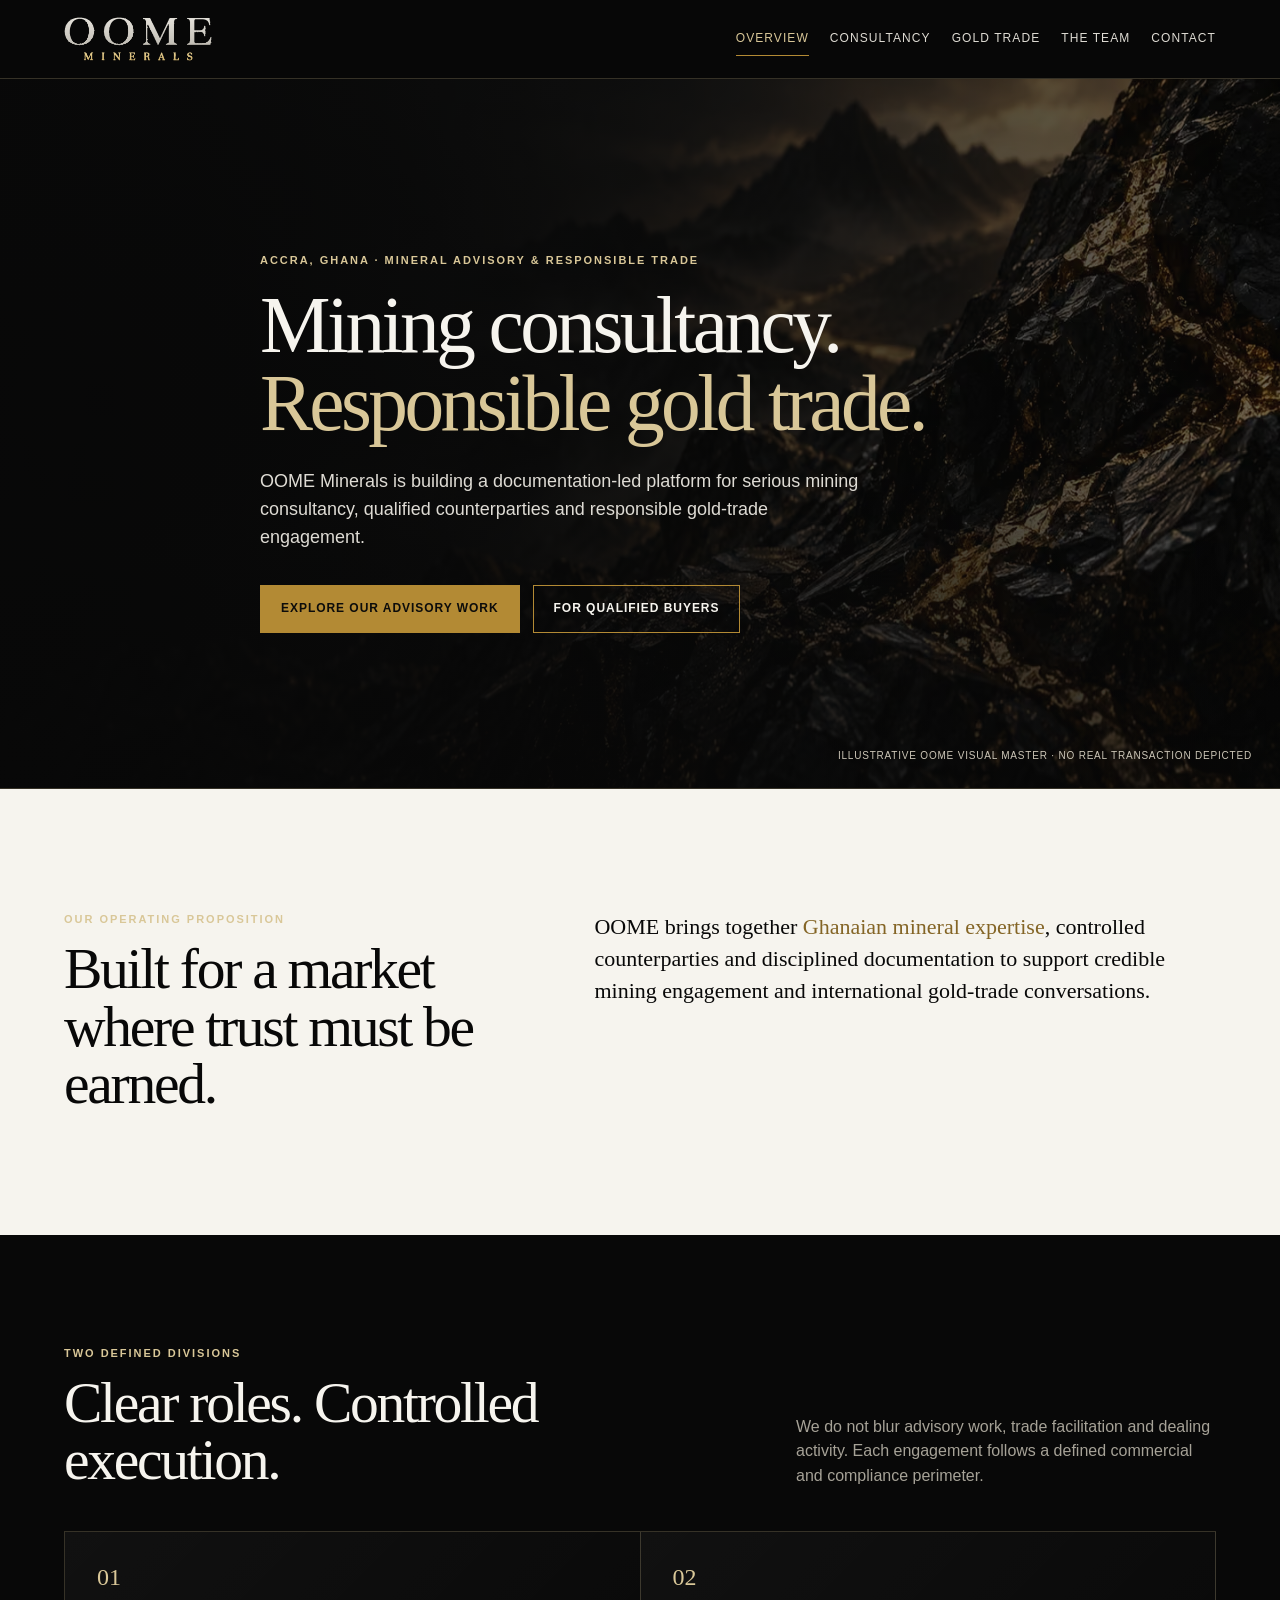
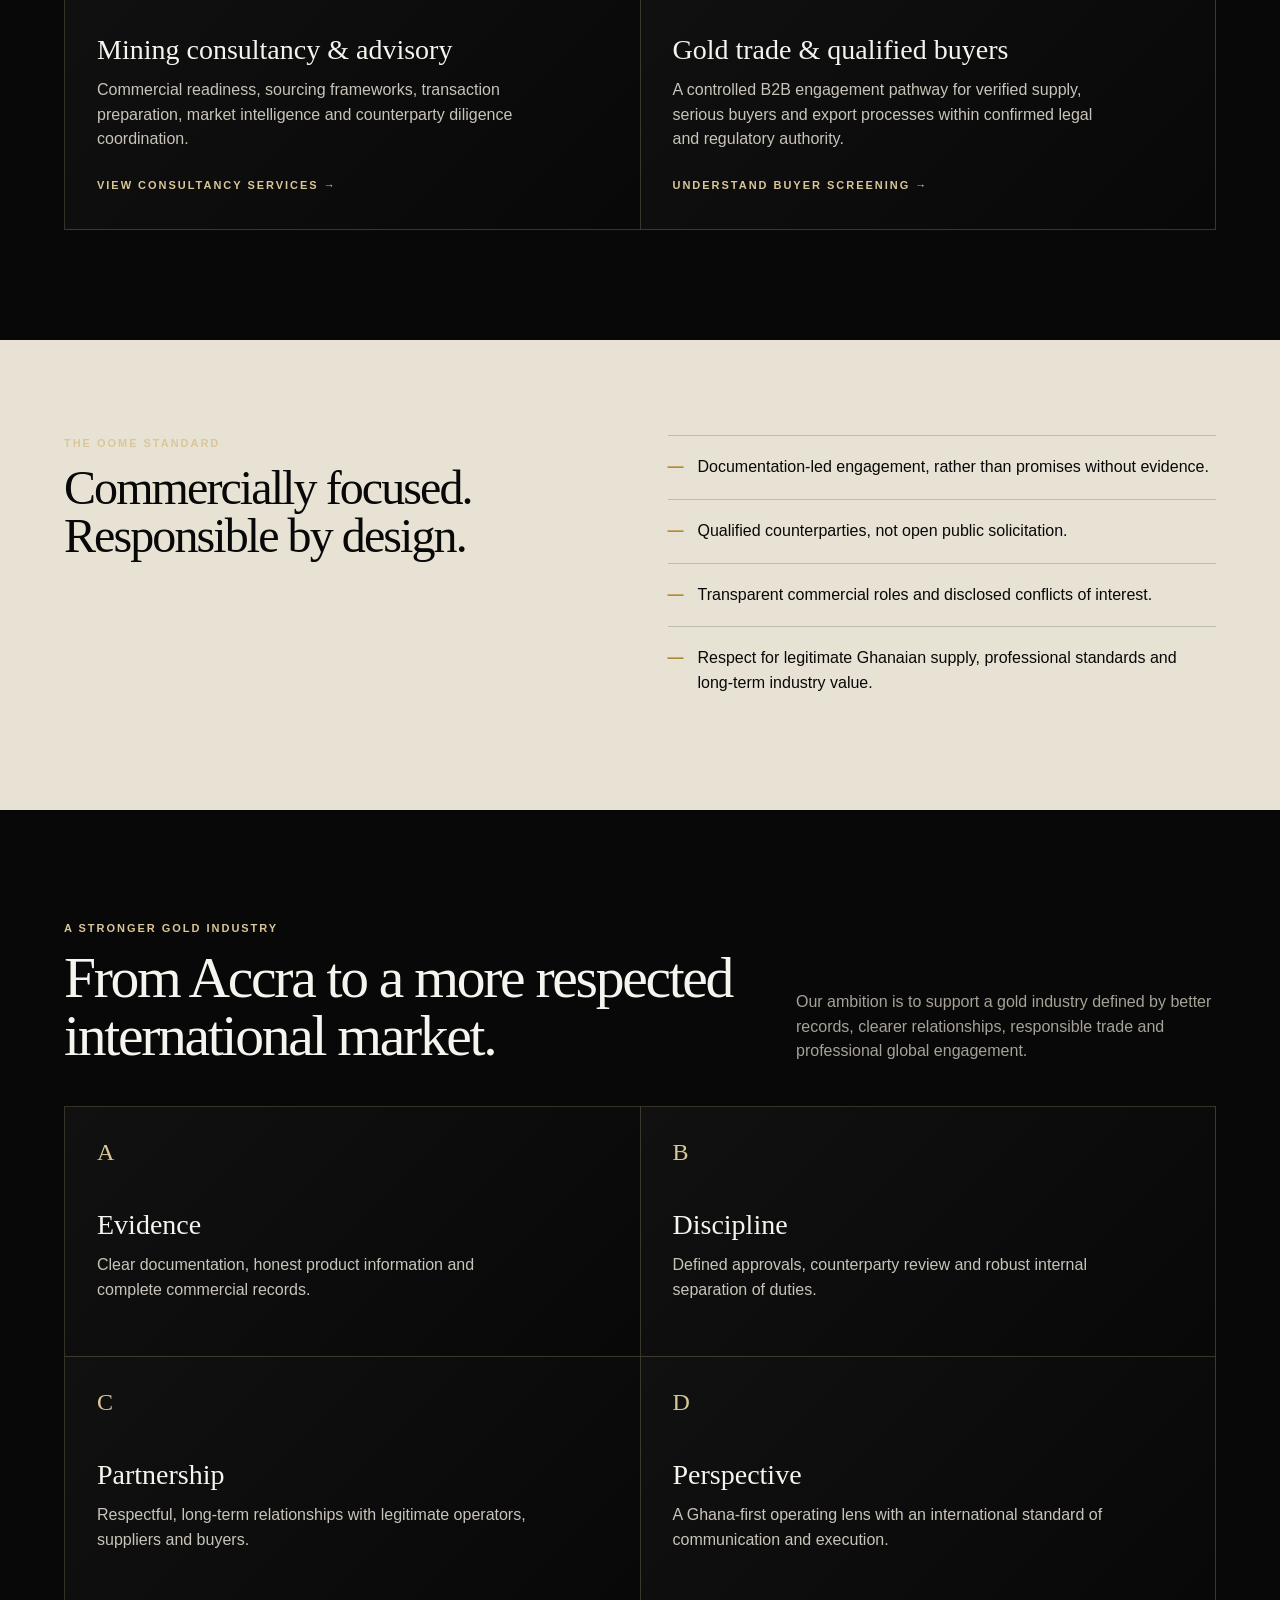
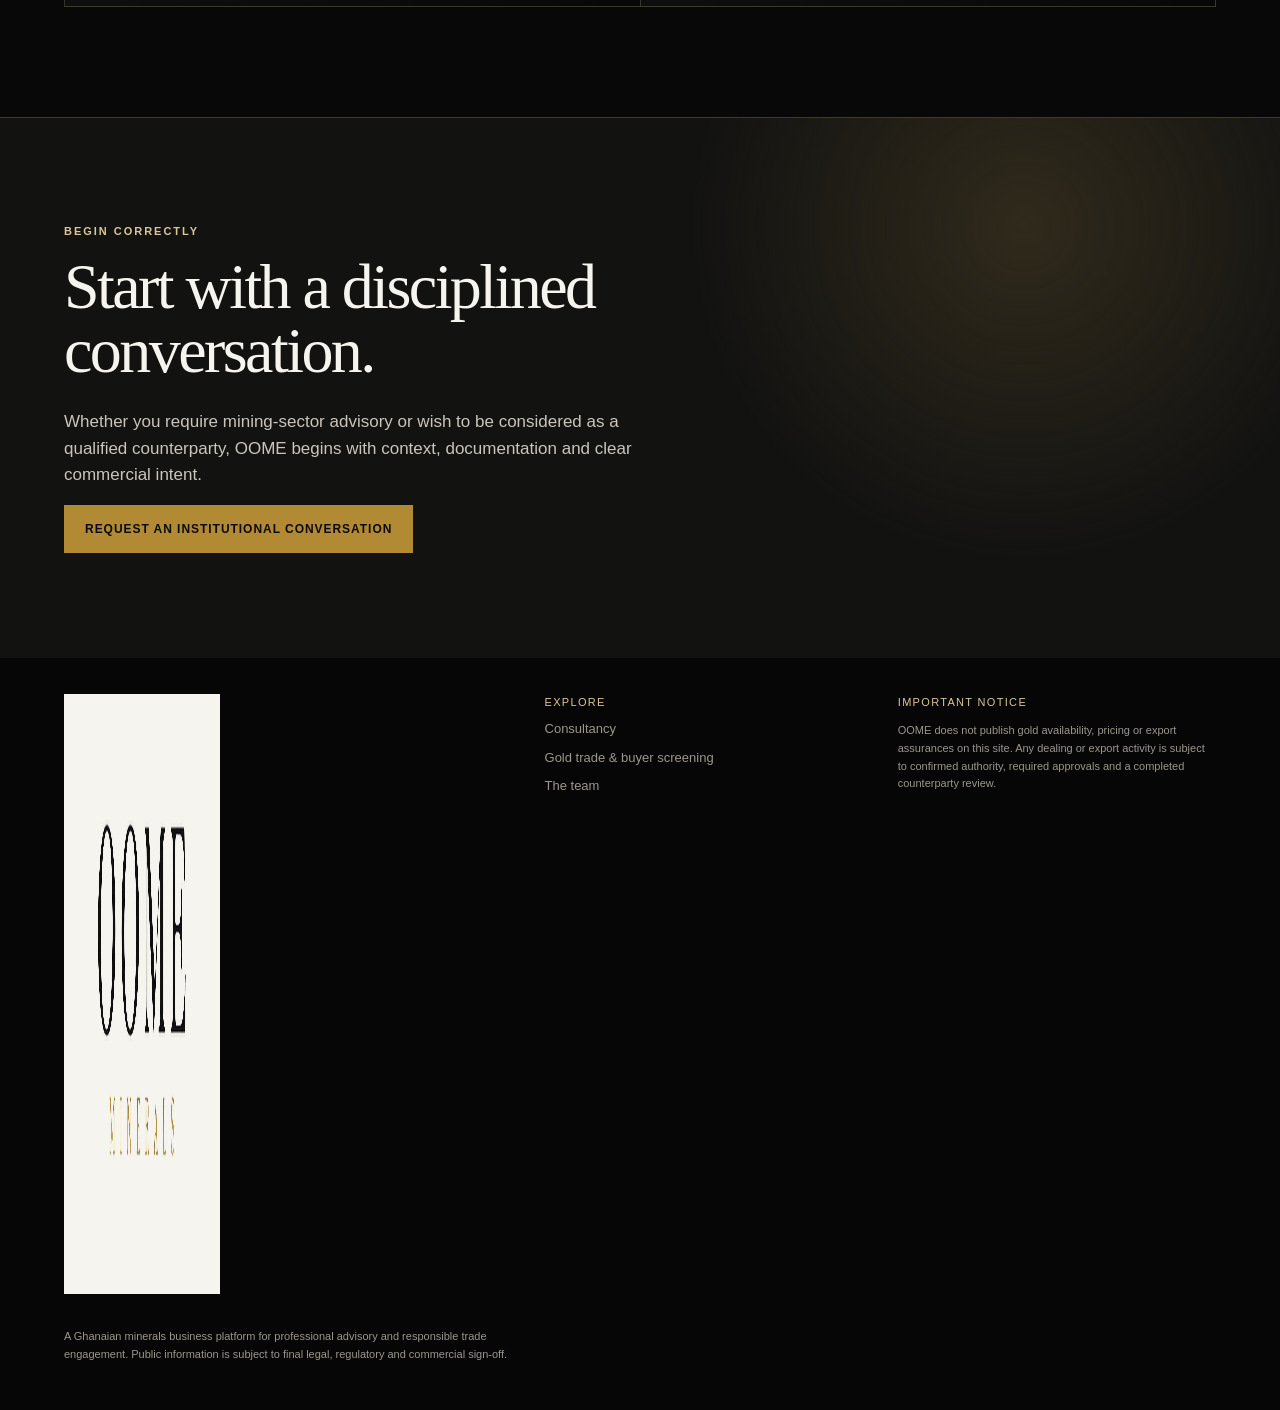
==== index.html @ 67392aad "feat: launch OOME Minerals brand site" ====
<!doctype html><html lang="en"><head><meta charset="utf-8"><meta name="viewport" content="width=device-width,initial-scale=1"><meta name="theme-color" content="#080808"><link rel="preload" as="image" href="assets/oome-hero-mineral.avif" type="image/avif" fetchpriority="high"><title>OOME Minerals | Mining Consultancy & Responsible Gold Trade | Accra, Ghana</title><link rel="stylesheet" href="style.css?v=20260919-secondary-heroes"><meta name="description" content="OOME Minerals is an Accra, Ghana-based mining consultancy and responsible gold-trade engagement platform for qualified counterparties."><meta name="robots" content="index,follow"><link rel="canonical" href="https://oome-minerals.vercel.app/"><meta property="og:type" content="website"><meta property="og:site_name" content="OOME Minerals"><meta property="og:title" content="OOME Minerals | Mining Consultancy & Responsible Gold Trade | Accra, Ghana"><meta property="og:description" content="OOME Minerals is an Accra, Ghana-based mining consultancy and responsible gold-trade engagement platform for qualified counterparties."><meta property="og:url" content="https://oome-minerals.vercel.app/"><meta property="og:image" content="https://oome-minerals.vercel.app/assets/oome-og-image.jpg"><meta property="og:image:width" content="1200"><meta property="og:image:height" content="630"><meta property="og:locale" content="en_GB"><meta name="twitter:card" content="summary_large_image"><meta name="twitter:title" content="OOME Minerals | Mining Consultancy & Responsible Gold Trade | Accra, Ghana"><meta name="twitter:description" content="OOME Minerals is an Accra, Ghana-based mining consultancy and responsible gold-trade engagement platform for qualified counterparties."><meta name="twitter:image" content="https://oome-minerals.vercel.app/assets/oome-og-image.jpg"><link rel="icon" type="image/png" href="assets/favicon-32.png?v=20260918-oomeicon"><link rel="apple-touch-icon" href="assets/apple-touch-icon.png"><link rel="manifest" href="site.webmanifest"><script type="application/ld+json">{"@context":"https://schema.org","@graph":[{"@type":"Organization","@id":"https://oome-minerals.vercel.app/#organization","name":"OOME Minerals","url":"https://oome-minerals.vercel.app/","logo":"https://oome-minerals.vercel.app/assets/oome-wordmark-landscape.png","description":"Accra, Ghana-based mining consultancy and responsible gold-trade engagement platform for qualified counterparties.","areaServed":{"@type":"Country","name":"Ghana"}},{"@type":"WebSite","@id":"https://oome-minerals.vercel.app/#website","url":"https://oome-minerals.vercel.app/","name":"OOME Minerals","publisher":{"@id":"https://oome-minerals.vercel.app/#organization"}}]}</script></head><body><header class="site-nav"><div class="nav-inner"><a class="brand" href="index.html" aria-label="OOME Minerals home"><img src="assets/oome-wordmark-header-clean.png" alt="OOME Minerals" width="1170" height="353"></a><button class="menu-button" aria-label="Open menu" aria-expanded="false">☰</button><nav class="nav-links"><a class="active" href="index.html">Overview</a><a href="consultancy.html">Consultancy</a><a href="gold-trade.html">Gold Trade</a><a href="team.html">The Team</a><a href="contact.html">Contact</a></nav></div></header><main><section class="hero"><video autoplay muted loop playsinline preload="none" width="1280" height="720" aria-hidden="true" poster="assets/oome-hero-mineral.avif"><source src="assets/oome-hero-visual.mp4" type="video/mp4"></video><div class="wrap hero-content"><div class="eyebrow">Accra, Ghana · Mineral advisory & responsible trade</div><h1>Mining consultancy.<br><em>Responsible gold trade.</em></h1><p class="lede">OOME Minerals is building a documentation-led platform for serious mining consultancy, qualified counterparties and responsible gold-trade engagement.</p><div class="actions"><a class="button primary" href="consultancy.html">Explore our advisory work</a><a class="button" href="gold-trade.html">For qualified buyers</a></div></div><div class="hero-note">Illustrative OOME visual master · no real transaction depicted</div></section><section class="statement"><div class="wrap statement-grid"><div><div class="eyebrow">Our operating proposition</div><h2>Built for a market where trust must be earned.</h2></div><p>OOME brings together <strong>Ghanaian mineral expertise</strong>, controlled counterparties and disciplined documentation to support credible mining engagement and international gold-trade conversations.</p></div></section><section class="capabilities"><div class="wrap"><div class="section-head"><div><div class="eyebrow">Two defined divisions</div><h2 class="section-title">Clear roles. Controlled execution.</h2></div><p>We do not blur advisory work, trade facilitation and dealing activity. Each engagement follows a defined commercial and compliance perimeter.</p></div><div class="cards"><article class="card"><div class="num">01</div><h3>Mining consultancy & advisory</h3><p>Commercial readiness, sourcing frameworks, transaction preparation, market intelligence and counterparty diligence coordination.</p><p style="margin-top:20px"><a class="eyebrow" href="consultancy.html">View consultancy services →</a></p></article><article class="card"><div class="num">02</div><h3>Gold trade & qualified buyers</h3><p>A controlled B2B engagement pathway for verified supply, serious buyers and export processes within confirmed legal and regulatory authority.</p><p style="margin-top:20px"><a class="eyebrow" href="gold-trade.html">Understand buyer screening →</a></p></article></div></div></section><section class="band"><div class="wrap band-grid"><div><div class="eyebrow">The OOME standard</div><h2>Commercially focused. Responsible by design.</h2></div><ul class="list"><li>Documentation-led engagement, rather than promises without evidence.</li><li>Qualified counterparties, not open public solicitation.</li><li>Transparent commercial roles and disclosed conflicts of interest.</li><li>Respect for legitimate Ghanaian supply, professional standards and long-term industry value.</li></ul></div></section><section class="principles"><div class="wrap"><div class="section-head"><div><div class="eyebrow">A stronger gold industry</div><h2 class="section-title">From Accra to a more respected international market.</h2></div><p>Our ambition is to support a gold industry defined by better records, clearer relationships, responsible trade and professional global engagement.</p></div><div class="cards"><article class="card"><div class="num">A</div><h3>Evidence</h3><p>Clear documentation, honest product information and complete commercial records.</p></article><article class="card"><div class="num">B</div><h3>Discipline</h3><p>Defined approvals, counterparty review and robust internal separation of duties.</p></article><article class="card"><div class="num">C</div><h3>Partnership</h3><p>Respectful, long-term relationships with legitimate operators, suppliers and buyers.</p></article><article class="card"><div class="num">D</div><h3>Perspective</h3><p>A Ghana-first operating lens with an international standard of communication and execution.</p></article></div></div></section><section class="cta"><div class="wrap"><div class="eyebrow">Begin correctly</div><h2>Start with a disciplined conversation.</h2><p>Whether you require mining-sector advisory or wish to be considered as a qualified counterparty, OOME begins with context, documentation and clear commercial intent.</p><div class="actions"><a class="button primary" href="contact.html">Request an institutional conversation</a></div></div></section></main><footer class="site-footer"><div class="wrap footer-grid"><div><img class="footer-logo" src="assets/oome-wordmark-landscape.png" alt="OOME Minerals" width="1800" height="600" loading="lazy" decoding="async"><p class="legal">A Ghanaian minerals business platform for professional advisory and responsible trade engagement. Public information is subject to final legal, regulatory and commercial sign-off.</p></div><div><div class="footer-title">Explore</div><a href="consultancy.html">Consultancy</a><a href="gold-trade.html">Gold trade & buyer screening</a><a href="team.html">The team</a></div><div><div class="footer-title">Important notice</div><p class="legal">OOME does not publish gold availability, pricing or export assurances on this site. Any dealing or export activity is subject to confirmed authority, required approvals and a completed counterparty review.</p></div></div></footer><script src="script.js?v=20260919-secondary-heroes"></script></body></html>
---- style.css ----
:root{--ink:#080808;--coal:#121211;--panel:#191917;--paper:#f6f4ee;--gold:#b38a34;--gold-light:#d9c798;--muted:#a6a297;--line:rgba(217,199,152,.22);--max:1200px}*{box-sizing:border-box}html{scroll-behavior:smooth}body{margin:0;background:var(--ink);color:var(--paper);font-family:Arial,Helvetica,sans-serif;line-height:1.55}a{color:inherit;text-decoration:none}.site-nav{position:sticky;top:0;z-index:20;background:rgba(8,8,8,.84);backdrop-filter:blur(16px);border-bottom:1px solid var(--line)}.nav-inner{height:78px;max-width:var(--max);margin:auto;padding:0 24px;display:flex;justify-content:space-between;align-items:center;gap:24px}.brand{display:flex;align-items:center;min-width:150px}.brand img{width:148px;height:auto}.nav-links{display:flex;align-items:center;gap:21px;color:#dedbd3;font-size:12px;letter-spacing:.09em;text-transform:uppercase}.nav-links a{padding:7px 0;border-bottom:1px solid transparent}.nav-links a:hover,.nav-links a.active{color:var(--gold-light);border-color:var(--gold)}.menu-button{display:none;background:none;border:0;color:var(--paper);font-size:23px}.wrap{max-width:var(--max);margin:auto;padding:0 24px}.eyebrow{color:var(--gold-light);font-size:11px;letter-spacing:.18em;text-transform:uppercase;font-weight:bold}.hero{min-height:710px;position:relative;display:flex;align-items:end;overflow:hidden;border-bottom:1px solid var(--line)}.hero video{position:absolute;inset:0;width:100%;height:100%;object-fit:cover;opacity:.64}.hero:after{content:"";position:absolute;inset:0;background:linear-gradient(90deg,rgba(8,8,8,.94) 0%,rgba(8,8,8,.70) 43%,rgba(8,8,8,.16) 100%),linear-gradient(0deg,rgba(8,8,8,.85),transparent 55%)}.hero-content{position:relative;z-index:1;width:min(760px,100%);padding:110px 0 92px}.hero h1,.page-hero h1{font-family:Georgia,'Times New Roman',serif;font-size:clamp(46px,6.2vw,88px);font-weight:400;line-height:.98;letter-spacing:-.045em;margin:18px 0 25px}.hero h1 em{font-style:normal;color:var(--gold-light)}.lede{max-width:610px;font-size:18px;color:#dedbd4;margin:0 0 33px}.actions{display:flex;gap:13px;flex-wrap:wrap}.button{display:inline-flex;align-items:center;justify-content:center;min-height:48px;padding:0 20px;border:1px solid var(--gold);font-size:12px;font-weight:bold;letter-spacing:.08em;text-transform:uppercase;transition:.2s}.button.primary{background:var(--gold);color:#0c0c0b}.button:hover{transform:translateY(-2px);background:var(--gold-light);color:#111}.hero-note{position:absolute;z-index:2;right:28px;bottom:25px;color:#ccc6b7;font-size:10px;letter-spacing:.08em;text-transform:uppercase}.statement{padding:122px 0;background:var(--paper);color:var(--ink)}.statement-grid{display:grid;grid-template-columns:1fr 1.35fr;gap:70px}.statement h2,.section-title{font:400 clamp(36px,4.5vw,58px)/1 Georgia,serif;letter-spacing:-.04em;margin:12px 0 0}.statement p{font:400 22px/1.45 Georgia,serif;margin:0}.statement p strong{color:#846526;font-weight:400}.capabilities,.principles{padding:110px 0}.section-head{display:flex;justify-content:space-between;gap:40px;align-items:end;margin-bottom:42px}.section-head p{color:var(--muted);max-width:420px;margin:0}.cards{display:grid;grid-template-columns:repeat(2,1fr);border-top:1px solid var(--line);border-left:1px solid var(--line)}.card{min-height:250px;padding:32px;border-right:1px solid var(--line);border-bottom:1px solid var(--line);background:linear-gradient(135deg,rgba(255,255,255,.035),transparent)}.card .num{color:var(--gold-light);font:24px Georgia,serif}.card h3{font:400 28px/1.1 Georgia,serif;margin:44px 0 12px}.card p{color:#c8c4ba;margin:0;max-width:430px}.band{background:#e8e2d5;color:var(--ink);padding:95px 0}.band-grid{display:grid;grid-template-columns:1fr 1fr;gap:55px}.band h2{font:400 48px/1 Georgia,serif;letter-spacing:-.04em;margin:12px 0}.list{list-style:none;padding:0;margin:0}.list li{border-top:1px solid rgba(20,19,17,.18);padding:19px 0 19px 30px;position:relative}.list li:before{content:'—';position:absolute;left:0;color:var(--gold);font-weight:bold}.cta{padding:105px 0;border-top:1px solid var(--line);background:radial-gradient(circle at 80% 20%,#302a1b 0,transparent 30%),var(--coal)}.cta h2{font:400 clamp(42px,5vw,68px)/1 Georgia,serif;letter-spacing:-.04em;max-width:800px;margin:15px 0 26px}.cta p{color:#c9c5bc;max-width:600px;font-size:17px}.site-footer{padding:36px 0;background:#060606;color:#9b978c}.footer-grid{display:grid;grid-template-columns:1.4fr 1fr 1fr;gap:35px}.footer-logo{width:156px;background:var(--paper);padding:8px 10px;margin-bottom:15px}.footer-title{color:var(--gold-light);font-size:11px;letter-spacing:.12em;text-transform:uppercase}.footer-grid a{display:block;margin:8px 0;font-size:13px}.legal{font-size:11px;line-height:1.6;max-width:460px}.page-hero{padding:110px 0 80px;background:linear-gradient(125deg,#17140f,#080808 64%);border-bottom:1px solid var(--line)}.page-hero.has-video{position:relative;isolation:isolate;overflow:hidden;background:#0b0b0a}.page-hero.has-video video{position:absolute;inset:0;z-index:-2;width:100%;height:100%;object-fit:cover;opacity:.55}.page-hero.has-video:before{content:"";position:absolute;inset:0;z-index:-1;background:linear-gradient(90deg,rgba(8,8,8,.93) 0%,rgba(8,8,8,.72) 45%,rgba(8,8,8,.20) 100%),linear-gradient(0deg,rgba(8,8,8,.56),transparent 58%)}.page-hero p{font:20px/1.5 Georgia,serif;color:#d2cec4;max-width:680px}.content{padding:95px 0;background:var(--paper);color:var(--ink)}.content.dark{background:var(--coal);color:var(--paper)}.columns{display:grid;grid-template-columns:1fr 1fr;gap:56px}.columns h2{font:400 39px/1.1 Georgia,serif;letter-spacing:-.035em;margin:8px 0 21px}.columns p{color:#57534b}.dark .columns p{color:#c7c3b9}.process{counter-reset:steps}.process-item{position:relative;padding:18px 0 24px 72px;border-top:1px solid rgba(20,20,20,.16);counter-increment:steps}.dark .process-item{border-color:var(--line)}.process-item:before{content:'0' counter(steps);position:absolute;left:0;top:14px;color:var(--gold);font:27px Georgia,serif}.process-item h3{font:400 24px Georgia,serif;margin:0 0 6px}.process-item p{margin:0}.notice{border-left:3px solid var(--gold);padding:18px 21px;background:rgba(179,138,52,.1);font-size:14px}.role{padding:26px 0;border-top:1px solid rgba(20,20,20,.16)}.role h3{font:400 27px Georgia,serif;margin:0 0 4px}.role p{margin:0}.form{display:grid;grid-template-columns:1fr 1fr;gap:17px}.field{display:flex;flex-direction:column;gap:7px}.field.full{grid-column:1/-1}.field label{font-size:11px;letter-spacing:.1em;text-transform:uppercase;color:#605b52}.field input,.field select,.field textarea{border:1px solid #cfc8ba;background:#fff;padding:13px;font:15px Arial;color:#201f1c;border-radius:0}.field textarea{min-height:150px}.form-status{display:none;padding:15px;background:#e9e2d3;border-left:3px solid var(--gold);font-size:14px}.form-status.show{display:block}@media (max-width:900px) and (min-width:761px){.columns{grid-template-columns:1fr;gap:38px}.form{max-width:650px}.columns>*{min-width:0}}@media(max-width:760px){.nav-inner{height:67px}.menu-button{display:block}.nav-links{display:none;position:absolute;top:67px;left:0;right:0;padding:16px 24px 24px;background:#0a0a0a;border-bottom:1px solid var(--line);flex-direction:column;align-items:flex-start}.nav-links.open{display:flex}.hero{min-height:670px}.hero-content{padding:100px 0 62px}.hero h1,.page-hero h1{font-size:50px}.hero-note{right:18px;bottom:15px;font-size:8px}.statement,.capabilities,.principles,.content{padding:72px 0}.statement-grid,.band-grid,.columns,.footer-grid{grid-template-columns:1fr;gap:30px}.statement p{font-size:20px}.section-head{display:block}.section-head p{margin-top:16px}.cards{grid-template-columns:1fr}.card{min-height:210px}.page-hero{padding:76px 0 57px}.page-hero p{font-size:18px}.form{grid-template-columns:1fr}.field.full{grid-column:auto}.footer-grid{gap:22px}.brand img{width:135px}.lede{font-size:16px}.cta h2{font-size:45px}}@media(prefers-reduced-motion:reduce){*{scroll-behavior:auto!important;transition:none!important}.hero video,.page-hero.has-video video{display:none}.hero{background:url('assets/oome-hero-mineral.avif') center/cover}.page-hero.hero-consultancy{background:linear-gradient(90deg,rgba(8,8,8,.93),rgba(8,8,8,.30)),image-set(url('assets/oome-hero-consultancy.avif') type('image/avif'),url('assets/oome-hero-consultancy.webp') type('image/webp')) center/cover}.page-hero.hero-gold-trade{background:linear-gradient(90deg,rgba(8,8,8,.93),rgba(8,8,8,.30)),image-set(url('assets/oome-hero-gold-trade.avif') type('image/avif'),url('assets/oome-hero-gold-trade.webp') type('image/webp')) center/cover}.page-hero.hero-team{background:linear-gradient(90deg,rgba(8,8,8,.93),rgba(8,8,8,.30)),image-set(url('assets/oome-hero-team.avif') type('image/avif'),url('assets/oome-hero-team.webp') type('image/webp')) center/cover}.page-hero.hero-contact{background:linear-gradient(90deg,rgba(8,8,8,.93),rgba(8,8,8,.30)),image-set(url('assets/oome-hero-contact.avif') type('image/avif'),url('assets/oome-hero-contact.webp') type('image/webp')) center/cover}}

/* One-time entrance — deliberately brief and decorative. */
body.intro-active{overflow:hidden}.oome-intro{position:fixed;inset:0;z-index:100;display:grid;place-items:center;overflow:hidden;background:#070707;color:var(--paper);isolation:isolate}.oome-intro:before{content:"";position:absolute;inset:-30%;z-index:-2;background:radial-gradient(circle at 50% 50%,rgba(179,138,52,.22),transparent 17%),radial-gradient(circle at 62% 43%,rgba(217,199,152,.10),transparent 7%);animation:oome-intro-bloom 1.9s cubic-bezier(.2,.7,.2,1) both}.oome-intro:after{content:"";position:absolute;inset:0;z-index:-1;opacity:.45;background:linear-gradient(115deg,transparent 44%,rgba(217,199,152,.16) 50%,transparent 56%);transform:translateX(-120%);animation:oome-intro-flash 1.3s cubic-bezier(.16,.78,.25,1) .18s both}.oome-intro__halo{position:absolute;width:min(76vw,900px);aspect-ratio:1;border:1px solid rgba(217,199,152,.22);border-radius:50%;box-shadow:0 0 0 24px rgba(217,199,152,.025),0 0 100px rgba(179,138,52,.1);transform:scale(.78);opacity:0;animation:oome-intro-orbit 1.1s cubic-bezier(.2,.8,.2,1) .12s forwards}.oome-intro__brand{position:relative;width:min(77vw,500px);text-align:center;opacity:0;transform:translateY(14px);animation:oome-intro-brand .75s cubic-bezier(.16,.8,.24,1) .33s forwards}.oome-intro__brand img{width:100%;height:auto;filter:drop-shadow(0 10px 24px rgba(0,0,0,.35))}.oome-intro__brand span{display:block;width:0;height:1px;margin:18px auto 14px;background:var(--gold-light);animation:oome-intro-rule .62s ease .72s forwards}.oome-intro__brand p{margin:0;color:rgba(246,244,238,.75);font-size:10px;font-weight:700;letter-spacing:.18em;text-transform:uppercase;opacity:0;animation:oome-fade .5s ease .98s forwards}.oome-intro.is-exiting{animation:oome-intro-out .68s cubic-bezier(.55,0,1,.45) forwards;pointer-events:none}@keyframes oome-intro-bloom{0%{transform:scale(.7);opacity:0}100%{transform:scale(1);opacity:1}}@keyframes oome-intro-flash{0%{transform:translateX(-120%)}100%{transform:translateX(120%)}}@keyframes oome-intro-orbit{to{transform:scale(1);opacity:1}}@keyframes oome-intro-brand{to{opacity:1;transform:translateY(0)}}@keyframes oome-intro-rule{to{width:74%}}@keyframes oome-intro-out{to{opacity:0;visibility:hidden}}@media(max-width:760px){.oome-intro__brand{width:min(82vw,400px)}.oome-intro__brand p{font-size:8px;letter-spacing:.14em}}@media(prefers-reduced-motion:reduce){.oome-intro{display:none!important}}

/* Motion system — quiet, editorial and fully optional. */
.hero video{animation:oome-drift 18s ease-in-out infinite alternate;transform-origin:center center}.hero:after{background-size:125% 125%;animation:oome-light-shift 16s ease-in-out infinite alternate}.hero-content>*{animation:oome-rise .9s cubic-bezier(.2,.7,.2,1) both}.hero-content .eyebrow{animation-delay:.06s}.hero-content h1{animation-delay:.16s}.hero-content .lede{animation-delay:.28s}.hero-content .actions{animation-delay:.4s}.hero-note{animation:oome-fade 1.2s ease .65s both}.button{position:relative;overflow:hidden}.button:before{content:'';position:absolute;inset:0;background:linear-gradient(110deg,transparent 22%,rgba(255,255,255,.34) 46%,transparent 68%);transform:translateX(-130%);transition:transform .7s ease}.button:hover:before{transform:translateX(130%)}.button:hover{box-shadow:0 12px 30px rgba(179,138,52,.16)}.card{transition:transform .45s cubic-bezier(.2,.7,.2,1),background .45s ease,border-color .45s ease,box-shadow .45s ease}.card:hover{transform:translateY(-8px);background:linear-gradient(135deg,rgba(179,138,52,.13),rgba(255,255,255,.035) 55%,transparent);border-color:rgba(217,199,152,.5);box-shadow:0 22px 45px rgba(0,0,0,.24)}.card .num{transition:transform .4s ease,color .4s ease}.card:hover .num{transform:translateX(7px);color:#f0d998}.js .reveal{opacity:0;transform:translateY(28px);transition:opacity .8s ease,transform .8s cubic-bezier(.2,.7,.2,1)}.js .reveal.is-visible{opacity:1;transform:none}.js .reveal .card{transition-delay:var(--card-delay,0ms)}@keyframes oome-drift{from{transform:scale(1.02) translate3d(-.6%,0,0)}to{transform:scale(1.06) translate3d(.6%,-.4%,0)}}@keyframes oome-light-shift{from{background-position:0% 50%}to{background-position:100% 50%}}@keyframes oome-rise{from{opacity:0;transform:translateY(22px)}to{opacity:1;transform:none}}@keyframes oome-fade{from{opacity:0}to{opacity:1}}@media(max-width:760px){.card:hover{transform:none;box-shadow:none}.hero video{animation-duration:22s}.js .reveal{transform:translateY(18px)}}@media(prefers-reduced-motion:reduce){.hero:after,.hero-content>*,.hero-note{animation:none!important}.button:before{display:none}.js .reveal{opacity:1;transform:none;transition:none}.card{transition:none}.card:hover{transform:none;box-shadow:none}}
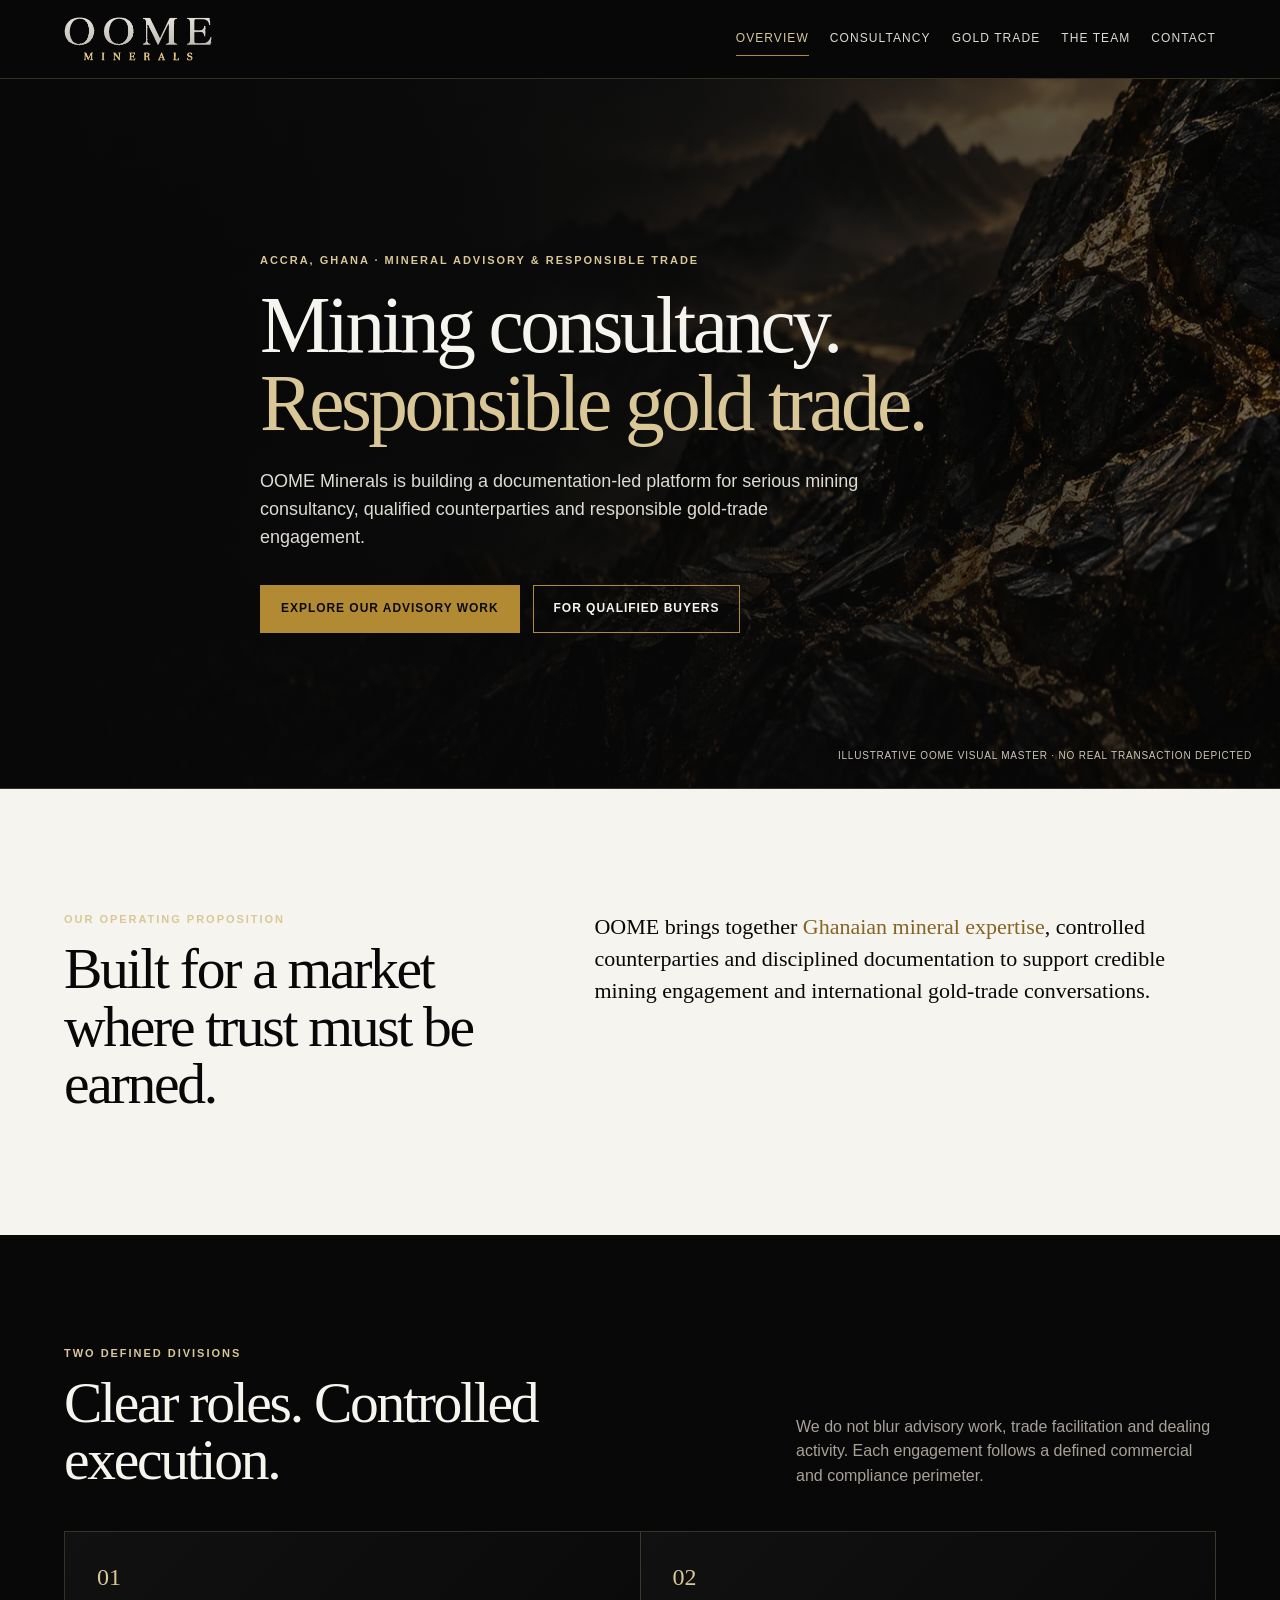
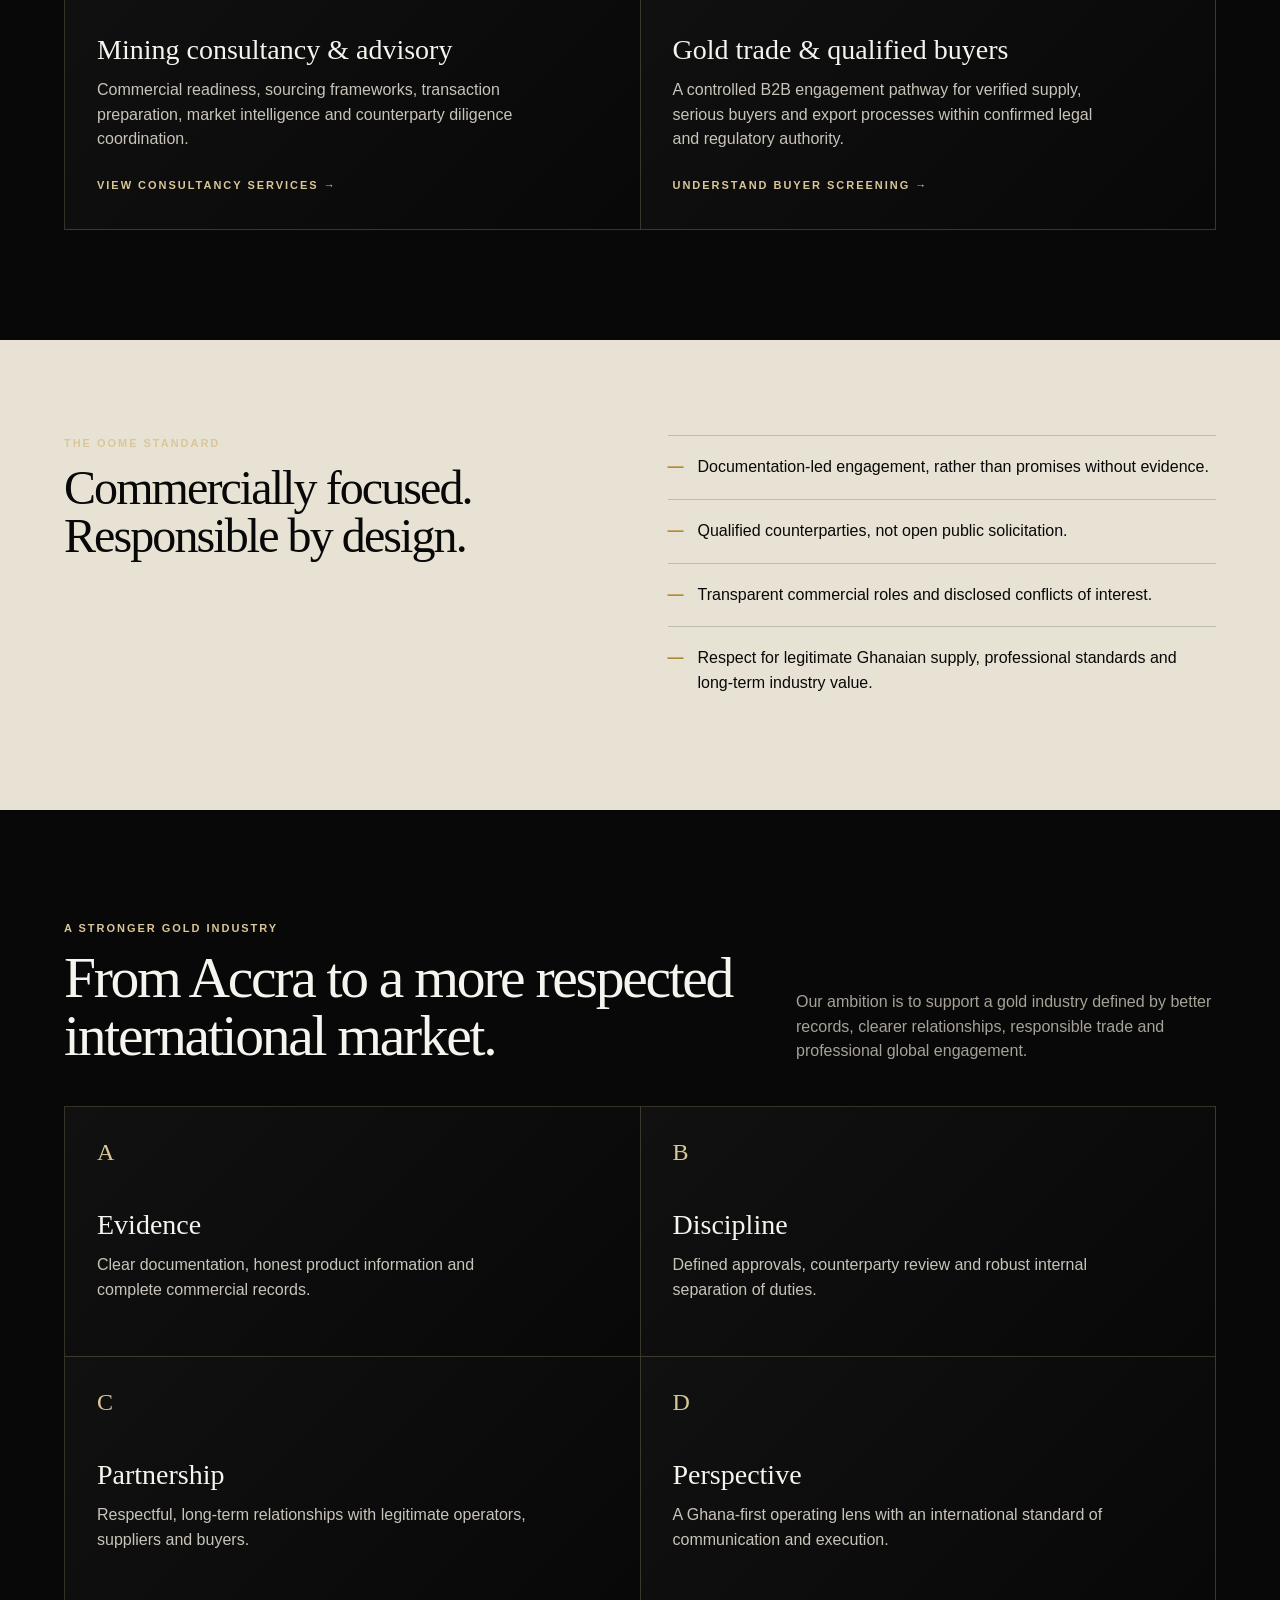
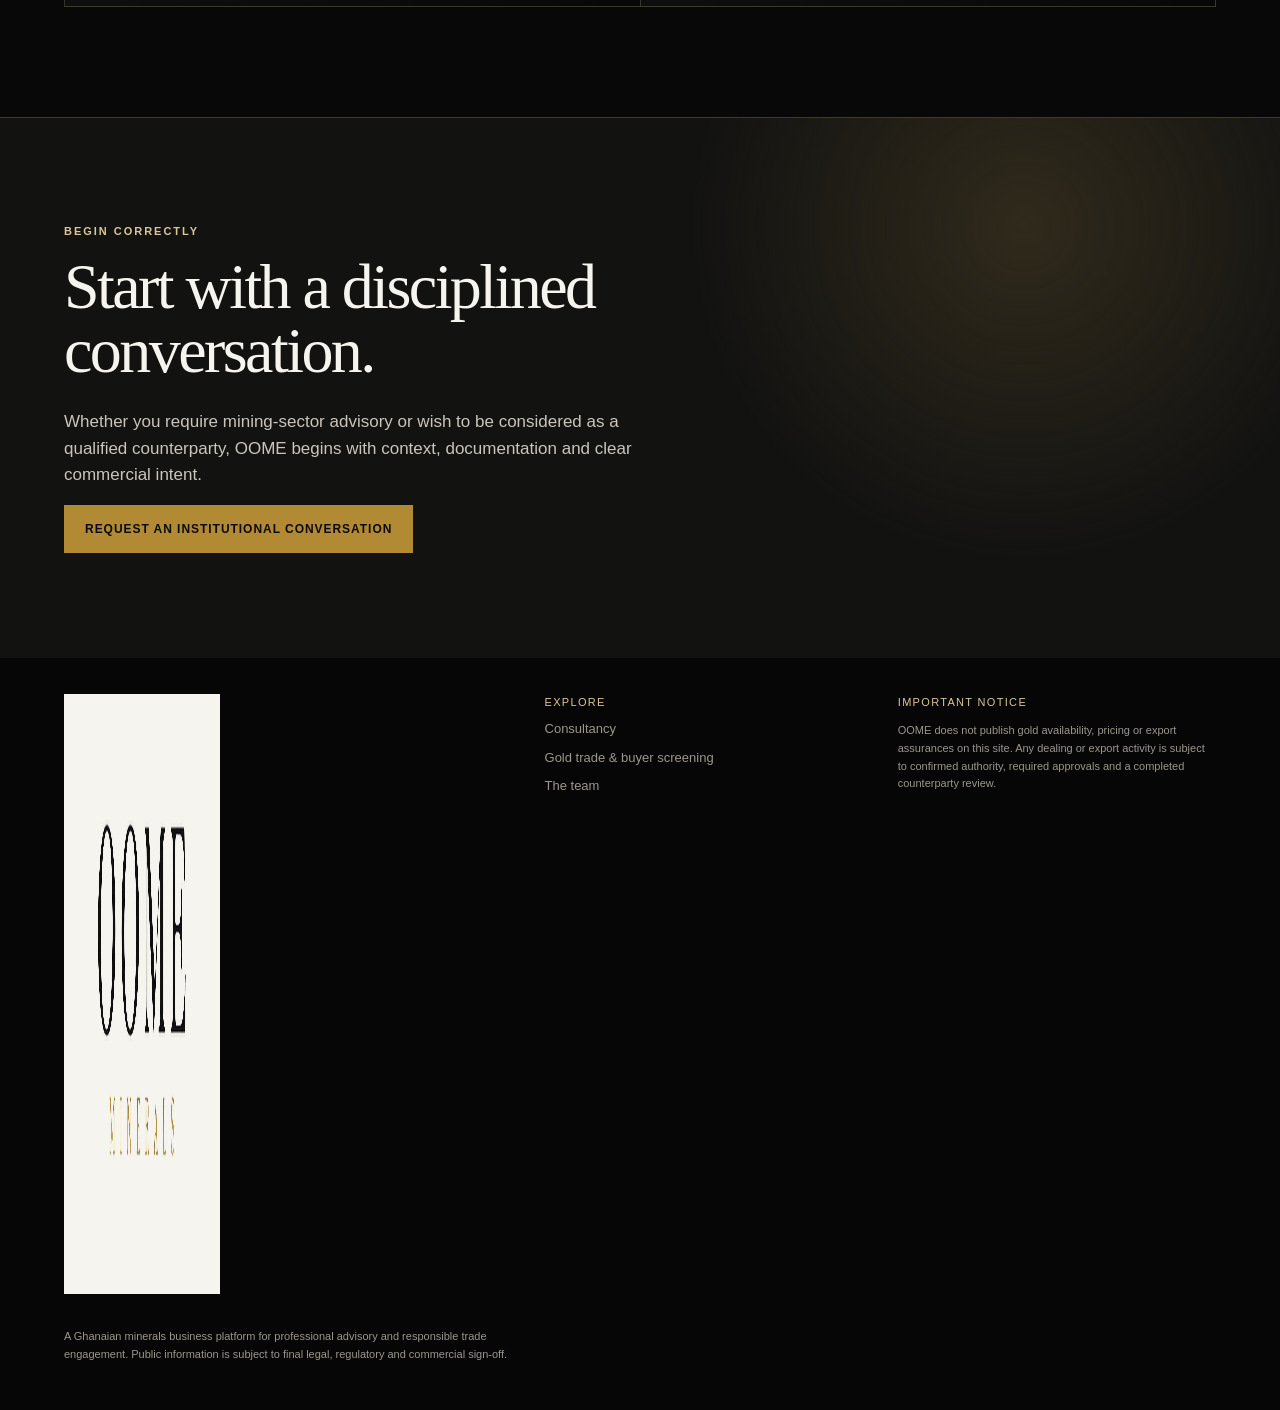
==== commit 48856af5: "fix: reveal secondary page hero videos" ====
--- a/index.html
+++ b/index.html
@@ -1 +1 @@
-<!doctype html><html lang="en"><head><meta charset="utf-8"><meta name="viewport" content="width=device-width,initial-scale=1"><meta name="theme-color" content="#080808"><link rel="preload" as="image" href="assets/oome-hero-mineral.avif" type="image/avif" fetchpriority="high"><title>OOME Minerals | Mining Consultancy & Responsible Gold Trade | Accra, Ghana</title><link rel="stylesheet" href="style.css?v=20260919-secondary-heroes"><meta name="description" content="OOME Minerals is an Accra, Ghana-based mining consultancy and responsible gold-trade engagement platform for qualified counterparties."><meta name="robots" content="index,follow"><link rel="canonical" href="https://oome-minerals.vercel.app/"><meta property="og:type" content="website"><meta property="og:site_name" content="OOME Minerals"><meta property="og:title" content="OOME Minerals | Mining Consultancy & Responsible Gold Trade | Accra, Ghana"><meta property="og:description" content="OOME Minerals is an Accra, Ghana-based mining consultancy and responsible gold-trade engagement platform for qualified counterparties."><meta property="og:url" content="https://oome-minerals.vercel.app/"><meta property="og:image" content="https://oome-minerals.vercel.app/assets/oome-og-image.jpg"><meta property="og:image:width" content="1200"><meta property="og:image:height" content="630"><meta property="og:locale" content="en_GB"><meta name="twitter:card" content="summary_large_image"><meta name="twitter:title" content="OOME Minerals | Mining Consultancy & Responsible Gold Trade | Accra, Ghana"><meta name="twitter:description" content="OOME Minerals is an Accra, Ghana-based mining consultancy and responsible gold-trade engagement platform for qualified counterparties."><meta name="twitter:image" content="https://oome-minerals.vercel.app/assets/oome-og-image.jpg"><link rel="icon" type="image/png" href="assets/favicon-32.png?v=20260918-oomeicon"><link rel="apple-touch-icon" href="assets/apple-touch-icon.png"><link rel="manifest" href="site.webmanifest"><script type="application/ld+json">{"@context":"https://schema.org","@graph":[{"@type":"Organization","@id":"https://oome-minerals.vercel.app/#organization","name":"OOME Minerals","url":"https://oome-minerals.vercel.app/","logo":"https://oome-minerals.vercel.app/assets/oome-wordmark-landscape.png","description":"Accra, Ghana-based mining consultancy and responsible gold-trade engagement platform for qualified counterparties.","areaServed":{"@type":"Country","name":"Ghana"}},{"@type":"WebSite","@id":"https://oome-minerals.vercel.app/#website","url":"https://oome-minerals.vercel.app/","name":"OOME Minerals","publisher":{"@id":"https://oome-minerals.vercel.app/#organization"}}]}</script></head><body><header class="site-nav"><div class="nav-inner"><a class="brand" href="index.html" aria-label="OOME Minerals home"><img src="assets/oome-wordmark-header-clean.png" alt="OOME Minerals" width="1170" height="353"></a><button class="menu-button" aria-label="Open menu" aria-expanded="false">☰</button><nav class="nav-links"><a class="active" href="index.html">Overview</a><a href="consultancy.html">Consultancy</a><a href="gold-trade.html">Gold Trade</a><a href="team.html">The Team</a><a href="contact.html">Contact</a></nav></div></header><main><section class="hero"><video autoplay muted loop playsinline preload="none" width="1280" height="720" aria-hidden="true" poster="assets/oome-hero-mineral.avif"><source src="assets/oome-hero-visual.mp4" type="video/mp4"></video><div class="wrap hero-content"><div class="eyebrow">Accra, Ghana · Mineral advisory & responsible trade</div><h1>Mining consultancy.<br><em>Responsible gold trade.</em></h1><p class="lede">OOME Minerals is building a documentation-led platform for serious mining consultancy, qualified counterparties and responsible gold-trade engagement.</p><div class="actions"><a class="button primary" href="consultancy.html">Explore our advisory work</a><a class="button" href="gold-trade.html">For qualified buyers</a></div></div><div class="hero-note">Illustrative OOME visual master · no real transaction depicted</div></section><section class="statement"><div class="wrap statement-grid"><div><div class="eyebrow">Our operating proposition</div><h2>Built for a market where trust must be earned.</h2></div><p>OOME brings together <strong>Ghanaian mineral expertise</strong>, controlled counterparties and disciplined documentation to support credible mining engagement and international gold-trade conversations.</p></div></section><section class="capabilities"><div class="wrap"><div class="section-head"><div><div class="eyebrow">Two defined divisions</div><h2 class="section-title">Clear roles. Controlled execution.</h2></div><p>We do not blur advisory work, trade facilitation and dealing activity. Each engagement follows a defined commercial and compliance perimeter.</p></div><div class="cards"><article class="card"><div class="num">01</div><h3>Mining consultancy & advisory</h3><p>Commercial readiness, sourcing frameworks, transaction preparation, market intelligence and counterparty diligence coordination.</p><p style="margin-top:20px"><a class="eyebrow" href="consultancy.html">View consultancy services →</a></p></article><article class="card"><div class="num">02</div><h3>Gold trade & qualified buyers</h3><p>A controlled B2B engagement pathway for verified supply, serious buyers and export processes within confirmed legal and regulatory authority.</p><p style="margin-top:20px"><a class="eyebrow" href="gold-trade.html">Understand buyer screening →</a></p></article></div></div></section><section class="band"><div class="wrap band-grid"><div><div class="eyebrow">The OOME standard</div><h2>Commercially focused. Responsible by design.</h2></div><ul class="list"><li>Documentation-led engagement, rather than promises without evidence.</li><li>Qualified counterparties, not open public solicitation.</li><li>Transparent commercial roles and disclosed conflicts of interest.</li><li>Respect for legitimate Ghanaian supply, professional standards and long-term industry value.</li></ul></div></section><section class="principles"><div class="wrap"><div class="section-head"><div><div class="eyebrow">A stronger gold industry</div><h2 class="section-title">From Accra to a more respected international market.</h2></div><p>Our ambition is to support a gold industry defined by better records, clearer relationships, responsible trade and professional global engagement.</p></div><div class="cards"><article class="card"><div class="num">A</div><h3>Evidence</h3><p>Clear documentation, honest product information and complete commercial records.</p></article><article class="card"><div class="num">B</div><h3>Discipline</h3><p>Defined approvals, counterparty review and robust internal separation of duties.</p></article><article class="card"><div class="num">C</div><h3>Partnership</h3><p>Respectful, long-term relationships with legitimate operators, suppliers and buyers.</p></article><article class="card"><div class="num">D</div><h3>Perspective</h3><p>A Ghana-first operating lens with an international standard of communication and execution.</p></article></div></div></section><section class="cta"><div class="wrap"><div class="eyebrow">Begin correctly</div><h2>Start with a disciplined conversation.</h2><p>Whether you require mining-sector advisory or wish to be considered as a qualified counterparty, OOME begins with context, documentation and clear commercial intent.</p><div class="actions"><a class="button primary" href="contact.html">Request an institutional conversation</a></div></div></section></main><footer class="site-footer"><div class="wrap footer-grid"><div><img class="footer-logo" src="assets/oome-wordmark-landscape.png" alt="OOME Minerals" width="1800" height="600" loading="lazy" decoding="async"><p class="legal">A Ghanaian minerals business platform for professional advisory and responsible trade engagement. Public information is subject to final legal, regulatory and commercial sign-off.</p></div><div><div class="footer-title">Explore</div><a href="consultancy.html">Consultancy</a><a href="gold-trade.html">Gold trade & buyer screening</a><a href="team.html">The team</a></div><div><div class="footer-title">Important notice</div><p class="legal">OOME does not publish gold availability, pricing or export assurances on this site. Any dealing or export activity is subject to confirmed authority, required approvals and a completed counterparty review.</p></div></div></footer><script src="script.js?v=20260919-secondary-heroes"></script></body></html>+<!doctype html><html lang="en"><head><meta charset="utf-8"><meta name="viewport" content="width=device-width,initial-scale=1"><meta name="theme-color" content="#080808"><link rel="preload" as="image" href="assets/oome-hero-mineral.avif" type="image/avif" fetchpriority="high"><title>OOME Minerals | Mining Consultancy & Responsible Gold Trade | Accra, Ghana</title><link rel="stylesheet" href="style.css?v=20260919-video-layer-fix"><meta name="description" content="OOME Minerals is an Accra, Ghana-based mining consultancy and responsible gold-trade engagement platform for qualified counterparties."><meta name="robots" content="index,follow"><link rel="canonical" href="https://oome-minerals.vercel.app/"><meta property="og:type" content="website"><meta property="og:site_name" content="OOME Minerals"><meta property="og:title" content="OOME Minerals | Mining Consultancy & Responsible Gold Trade | Accra, Ghana"><meta property="og:description" content="OOME Minerals is an Accra, Ghana-based mining consultancy and responsible gold-trade engagement platform for qualified counterparties."><meta property="og:url" content="https://oome-minerals.vercel.app/"><meta property="og:image" content="https://oome-minerals.vercel.app/assets/oome-og-image.jpg"><meta property="og:image:width" content="1200"><meta property="og:image:height" content="630"><meta property="og:locale" content="en_GB"><meta name="twitter:card" content="summary_large_image"><meta name="twitter:title" content="OOME Minerals | Mining Consultancy & Responsible Gold Trade | Accra, Ghana"><meta name="twitter:description" content="OOME Minerals is an Accra, Ghana-based mining consultancy and responsible gold-trade engagement platform for qualified counterparties."><meta name="twitter:image" content="https://oome-minerals.vercel.app/assets/oome-og-image.jpg"><link rel="icon" type="image/png" href="assets/favicon-32.png?v=20260918-oomeicon"><link rel="apple-touch-icon" href="assets/apple-touch-icon.png"><link rel="manifest" href="site.webmanifest"><script type="application/ld+json">{"@context":"https://schema.org","@graph":[{"@type":"Organization","@id":"https://oome-minerals.vercel.app/#organization","name":"OOME Minerals","url":"https://oome-minerals.vercel.app/","logo":"https://oome-minerals.vercel.app/assets/oome-wordmark-landscape.png","description":"Accra, Ghana-based mining consultancy and responsible gold-trade engagement platform for qualified counterparties.","areaServed":{"@type":"Country","name":"Ghana"}},{"@type":"WebSite","@id":"https://oome-minerals.vercel.app/#website","url":"https://oome-minerals.vercel.app/","name":"OOME Minerals","publisher":{"@id":"https://oome-minerals.vercel.app/#organization"}}]}</script></head><body><header class="site-nav"><div class="nav-inner"><a class="brand" href="index.html" aria-label="OOME Minerals home"><img src="assets/oome-wordmark-header-clean.png" alt="OOME Minerals" width="1170" height="353"></a><button class="menu-button" aria-label="Open menu" aria-expanded="false">☰</button><nav class="nav-links"><a class="active" href="index.html">Overview</a><a href="consultancy.html">Consultancy</a><a href="gold-trade.html">Gold Trade</a><a href="team.html">The Team</a><a href="contact.html">Contact</a></nav></div></header><main><section class="hero"><video autoplay muted loop playsinline preload="none" width="1280" height="720" aria-hidden="true" poster="assets/oome-hero-mineral.avif"><source src="assets/oome-hero-visual.mp4" type="video/mp4"></video><div class="wrap hero-content"><div class="eyebrow">Accra, Ghana · Mineral advisory & responsible trade</div><h1>Mining consultancy.<br><em>Responsible gold trade.</em></h1><p class="lede">OOME Minerals is building a documentation-led platform for serious mining consultancy, qualified counterparties and responsible gold-trade engagement.</p><div class="actions"><a class="button primary" href="consultancy.html">Explore our advisory work</a><a class="button" href="gold-trade.html">For qualified buyers</a></div></div><div class="hero-note">Illustrative OOME visual master · no real transaction depicted</div></section><section class="statement"><div class="wrap statement-grid"><div><div class="eyebrow">Our operating proposition</div><h2>Built for a market where trust must be earned.</h2></div><p>OOME brings together <strong>Ghanaian mineral expertise</strong>, controlled counterparties and disciplined documentation to support credible mining engagement and international gold-trade conversations.</p></div></section><section class="capabilities"><div class="wrap"><div class="section-head"><div><div class="eyebrow">Two defined divisions</div><h2 class="section-title">Clear roles. Controlled execution.</h2></div><p>We do not blur advisory work, trade facilitation and dealing activity. Each engagement follows a defined commercial and compliance perimeter.</p></div><div class="cards"><article class="card"><div class="num">01</div><h3>Mining consultancy & advisory</h3><p>Commercial readiness, sourcing frameworks, transaction preparation, market intelligence and counterparty diligence coordination.</p><p style="margin-top:20px"><a class="eyebrow" href="consultancy.html">View consultancy services →</a></p></article><article class="card"><div class="num">02</div><h3>Gold trade & qualified buyers</h3><p>A controlled B2B engagement pathway for verified supply, serious buyers and export processes within confirmed legal and regulatory authority.</p><p style="margin-top:20px"><a class="eyebrow" href="gold-trade.html">Understand buyer screening →</a></p></article></div></div></section><section class="band"><div class="wrap band-grid"><div><div class="eyebrow">The OOME standard</div><h2>Commercially focused. Responsible by design.</h2></div><ul class="list"><li>Documentation-led engagement, rather than promises without evidence.</li><li>Qualified counterparties, not open public solicitation.</li><li>Transparent commercial roles and disclosed conflicts of interest.</li><li>Respect for legitimate Ghanaian supply, professional standards and long-term industry value.</li></ul></div></section><section class="principles"><div class="wrap"><div class="section-head"><div><div class="eyebrow">A stronger gold industry</div><h2 class="section-title">From Accra to a more respected international market.</h2></div><p>Our ambition is to support a gold industry defined by better records, clearer relationships, responsible trade and professional global engagement.</p></div><div class="cards"><article class="card"><div class="num">A</div><h3>Evidence</h3><p>Clear documentation, honest product information and complete commercial records.</p></article><article class="card"><div class="num">B</div><h3>Discipline</h3><p>Defined approvals, counterparty review and robust internal separation of duties.</p></article><article class="card"><div class="num">C</div><h3>Partnership</h3><p>Respectful, long-term relationships with legitimate operators, suppliers and buyers.</p></article><article class="card"><div class="num">D</div><h3>Perspective</h3><p>A Ghana-first operating lens with an international standard of communication and execution.</p></article></div></div></section><section class="cta"><div class="wrap"><div class="eyebrow">Begin correctly</div><h2>Start with a disciplined conversation.</h2><p>Whether you require mining-sector advisory or wish to be considered as a qualified counterparty, OOME begins with context, documentation and clear commercial intent.</p><div class="actions"><a class="button primary" href="contact.html">Request an institutional conversation</a></div></div></section></main><footer class="site-footer"><div class="wrap footer-grid"><div><img class="footer-logo" src="assets/oome-wordmark-landscape.png" alt="OOME Minerals" width="1800" height="600" loading="lazy" decoding="async"><p class="legal">A Ghanaian minerals business platform for professional advisory and responsible trade engagement. Public information is subject to final legal, regulatory and commercial sign-off.</p></div><div><div class="footer-title">Explore</div><a href="consultancy.html">Consultancy</a><a href="gold-trade.html">Gold trade & buyer screening</a><a href="team.html">The team</a></div><div><div class="footer-title">Important notice</div><p class="legal">OOME does not publish gold availability, pricing or export assurances on this site. Any dealing or export activity is subject to confirmed authority, required approvals and a completed counterparty review.</p></div></div></footer><script src="script.js?v=20260919-secondary-heroes"></script></body></html>
--- a/style.css
+++ b/style.css
@@ -1,4 +1,4 @@
-:root{--ink:#080808;--coal:#121211;--panel:#191917;--paper:#f6f4ee;--gold:#b38a34;--gold-light:#d9c798;--muted:#a6a297;--line:rgba(217,199,152,.22);--max:1200px}*{box-sizing:border-box}html{scroll-behavior:smooth}body{margin:0;background:var(--ink);color:var(--paper);font-family:Arial,Helvetica,sans-serif;line-height:1.55}a{color:inherit;text-decoration:none}.site-nav{position:sticky;top:0;z-index:20;background:rgba(8,8,8,.84);backdrop-filter:blur(16px);border-bottom:1px solid var(--line)}.nav-inner{height:78px;max-width:var(--max);margin:auto;padding:0 24px;display:flex;justify-content:space-between;align-items:center;gap:24px}.brand{display:flex;align-items:center;min-width:150px}.brand img{width:148px;height:auto}.nav-links{display:flex;align-items:center;gap:21px;color:#dedbd3;font-size:12px;letter-spacing:.09em;text-transform:uppercase}.nav-links a{padding:7px 0;border-bottom:1px solid transparent}.nav-links a:hover,.nav-links a.active{color:var(--gold-light);border-color:var(--gold)}.menu-button{display:none;background:none;border:0;color:var(--paper);font-size:23px}.wrap{max-width:var(--max);margin:auto;padding:0 24px}.eyebrow{color:var(--gold-light);font-size:11px;letter-spacing:.18em;text-transform:uppercase;font-weight:bold}.hero{min-height:710px;position:relative;display:flex;align-items:end;overflow:hidden;border-bottom:1px solid var(--line)}.hero video{position:absolute;inset:0;width:100%;height:100%;object-fit:cover;opacity:.64}.hero:after{content:"";position:absolute;inset:0;background:linear-gradient(90deg,rgba(8,8,8,.94) 0%,rgba(8,8,8,.70) 43%,rgba(8,8,8,.16) 100%),linear-gradient(0deg,rgba(8,8,8,.85),transparent 55%)}.hero-content{position:relative;z-index:1;width:min(760px,100%);padding:110px 0 92px}.hero h1,.page-hero h1{font-family:Georgia,'Times New Roman',serif;font-size:clamp(46px,6.2vw,88px);font-weight:400;line-height:.98;letter-spacing:-.045em;margin:18px 0 25px}.hero h1 em{font-style:normal;color:var(--gold-light)}.lede{max-width:610px;font-size:18px;color:#dedbd4;margin:0 0 33px}.actions{display:flex;gap:13px;flex-wrap:wrap}.button{display:inline-flex;align-items:center;justify-content:center;min-height:48px;padding:0 20px;border:1px solid var(--gold);font-size:12px;font-weight:bold;letter-spacing:.08em;text-transform:uppercase;transition:.2s}.button.primary{background:var(--gold);color:#0c0c0b}.button:hover{transform:translateY(-2px);background:var(--gold-light);color:#111}.hero-note{position:absolute;z-index:2;right:28px;bottom:25px;color:#ccc6b7;font-size:10px;letter-spacing:.08em;text-transform:uppercase}.statement{padding:122px 0;background:var(--paper);color:var(--ink)}.statement-grid{display:grid;grid-template-columns:1fr 1.35fr;gap:70px}.statement h2,.section-title{font:400 clamp(36px,4.5vw,58px)/1 Georgia,serif;letter-spacing:-.04em;margin:12px 0 0}.statement p{font:400 22px/1.45 Georgia,serif;margin:0}.statement p strong{color:#846526;font-weight:400}.capabilities,.principles{padding:110px 0}.section-head{display:flex;justify-content:space-between;gap:40px;align-items:end;margin-bottom:42px}.section-head p{color:var(--muted);max-width:420px;margin:0}.cards{display:grid;grid-template-columns:repeat(2,1fr);border-top:1px solid var(--line);border-left:1px solid var(--line)}.card{min-height:250px;padding:32px;border-right:1px solid var(--line);border-bottom:1px solid var(--line);background:linear-gradient(135deg,rgba(255,255,255,.035),transparent)}.card .num{color:var(--gold-light);font:24px Georgia,serif}.card h3{font:400 28px/1.1 Georgia,serif;margin:44px 0 12px}.card p{color:#c8c4ba;margin:0;max-width:430px}.band{background:#e8e2d5;color:var(--ink);padding:95px 0}.band-grid{display:grid;grid-template-columns:1fr 1fr;gap:55px}.band h2{font:400 48px/1 Georgia,serif;letter-spacing:-.04em;margin:12px 0}.list{list-style:none;padding:0;margin:0}.list li{border-top:1px solid rgba(20,19,17,.18);padding:19px 0 19px 30px;position:relative}.list li:before{content:'—';position:absolute;left:0;color:var(--gold);font-weight:bold}.cta{padding:105px 0;border-top:1px solid var(--line);background:radial-gradient(circle at 80% 20%,#302a1b 0,transparent 30%),var(--coal)}.cta h2{font:400 clamp(42px,5vw,68px)/1 Georgia,serif;letter-spacing:-.04em;max-width:800px;margin:15px 0 26px}.cta p{color:#c9c5bc;max-width:600px;font-size:17px}.site-footer{padding:36px 0;background:#060606;color:#9b978c}.footer-grid{display:grid;grid-template-columns:1.4fr 1fr 1fr;gap:35px}.footer-logo{width:156px;background:var(--paper);padding:8px 10px;margin-bottom:15px}.footer-title{color:var(--gold-light);font-size:11px;letter-spacing:.12em;text-transform:uppercase}.footer-grid a{display:block;margin:8px 0;font-size:13px}.legal{font-size:11px;line-height:1.6;max-width:460px}.page-hero{padding:110px 0 80px;background:linear-gradient(125deg,#17140f,#080808 64%);border-bottom:1px solid var(--line)}.page-hero.has-video{position:relative;isolation:isolate;overflow:hidden;background:#0b0b0a}.page-hero.has-video video{position:absolute;inset:0;z-index:-2;width:100%;height:100%;object-fit:cover;opacity:.55}.page-hero.has-video:before{content:"";position:absolute;inset:0;z-index:-1;background:linear-gradient(90deg,rgba(8,8,8,.93) 0%,rgba(8,8,8,.72) 45%,rgba(8,8,8,.20) 100%),linear-gradient(0deg,rgba(8,8,8,.56),transparent 58%)}.page-hero p{font:20px/1.5 Georgia,serif;color:#d2cec4;max-width:680px}.content{padding:95px 0;background:var(--paper);color:var(--ink)}.content.dark{background:var(--coal);color:var(--paper)}.columns{display:grid;grid-template-columns:1fr 1fr;gap:56px}.columns h2{font:400 39px/1.1 Georgia,serif;letter-spacing:-.035em;margin:8px 0 21px}.columns p{color:#57534b}.dark .columns p{color:#c7c3b9}.process{counter-reset:steps}.process-item{position:relative;padding:18px 0 24px 72px;border-top:1px solid rgba(20,20,20,.16);counter-increment:steps}.dark .process-item{border-color:var(--line)}.process-item:before{content:'0' counter(steps);position:absolute;left:0;top:14px;color:var(--gold);font:27px Georgia,serif}.process-item h3{font:400 24px Georgia,serif;margin:0 0 6px}.process-item p{margin:0}.notice{border-left:3px solid var(--gold);padding:18px 21px;background:rgba(179,138,52,.1);font-size:14px}.role{padding:26px 0;border-top:1px solid rgba(20,20,20,.16)}.role h3{font:400 27px Georgia,serif;margin:0 0 4px}.role p{margin:0}.form{display:grid;grid-template-columns:1fr 1fr;gap:17px}.field{display:flex;flex-direction:column;gap:7px}.field.full{grid-column:1/-1}.field label{font-size:11px;letter-spacing:.1em;text-transform:uppercase;color:#605b52}.field input,.field select,.field textarea{border:1px solid #cfc8ba;background:#fff;padding:13px;font:15px Arial;color:#201f1c;border-radius:0}.field textarea{min-height:150px}.form-status{display:none;padding:15px;background:#e9e2d3;border-left:3px solid var(--gold);font-size:14px}.form-status.show{display:block}@media (max-width:900px) and (min-width:761px){.columns{grid-template-columns:1fr;gap:38px}.form{max-width:650px}.columns>*{min-width:0}}@media(max-width:760px){.nav-inner{height:67px}.menu-button{display:block}.nav-links{display:none;position:absolute;top:67px;left:0;right:0;padding:16px 24px 24px;background:#0a0a0a;border-bottom:1px solid var(--line);flex-direction:column;align-items:flex-start}.nav-links.open{display:flex}.hero{min-height:670px}.hero-content{padding:100px 0 62px}.hero h1,.page-hero h1{font-size:50px}.hero-note{right:18px;bottom:15px;font-size:8px}.statement,.capabilities,.principles,.content{padding:72px 0}.statement-grid,.band-grid,.columns,.footer-grid{grid-template-columns:1fr;gap:30px}.statement p{font-size:20px}.section-head{display:block}.section-head p{margin-top:16px}.cards{grid-template-columns:1fr}.card{min-height:210px}.page-hero{padding:76px 0 57px}.page-hero p{font-size:18px}.form{grid-template-columns:1fr}.field.full{grid-column:auto}.footer-grid{gap:22px}.brand img{width:135px}.lede{font-size:16px}.cta h2{font-size:45px}}@media(prefers-reduced-motion:reduce){*{scroll-behavior:auto!important;transition:none!important}.hero video,.page-hero.has-video video{display:none}.hero{background:url('assets/oome-hero-mineral.avif') center/cover}.page-hero.hero-consultancy{background:linear-gradient(90deg,rgba(8,8,8,.93),rgba(8,8,8,.30)),image-set(url('assets/oome-hero-consultancy.avif') type('image/avif'),url('assets/oome-hero-consultancy.webp') type('image/webp')) center/cover}.page-hero.hero-gold-trade{background:linear-gradient(90deg,rgba(8,8,8,.93),rgba(8,8,8,.30)),image-set(url('assets/oome-hero-gold-trade.avif') type('image/avif'),url('assets/oome-hero-gold-trade.webp') type('image/webp')) center/cover}.page-hero.hero-team{background:linear-gradient(90deg,rgba(8,8,8,.93),rgba(8,8,8,.30)),image-set(url('assets/oome-hero-team.avif') type('image/avif'),url('assets/oome-hero-team.webp') type('image/webp')) center/cover}.page-hero.hero-contact{background:linear-gradient(90deg,rgba(8,8,8,.93),rgba(8,8,8,.30)),image-set(url('assets/oome-hero-contact.avif') type('image/avif'),url('assets/oome-hero-contact.webp') type('image/webp')) center/cover}}
+:root{--ink:#080808;--coal:#121211;--panel:#191917;--paper:#f6f4ee;--gold:#b38a34;--gold-light:#d9c798;--muted:#a6a297;--line:rgba(217,199,152,.22);--max:1200px}*{box-sizing:border-box}html{scroll-behavior:smooth}body{margin:0;background:var(--ink);color:var(--paper);font-family:Arial,Helvetica,sans-serif;line-height:1.55}a{color:inherit;text-decoration:none}.site-nav{position:sticky;top:0;z-index:20;background:rgba(8,8,8,.84);backdrop-filter:blur(16px);border-bottom:1px solid var(--line)}.nav-inner{height:78px;max-width:var(--max);margin:auto;padding:0 24px;display:flex;justify-content:space-between;align-items:center;gap:24px}.brand{display:flex;align-items:center;min-width:150px}.brand img{width:148px;height:auto}.nav-links{display:flex;align-items:center;gap:21px;color:#dedbd3;font-size:12px;letter-spacing:.09em;text-transform:uppercase}.nav-links a{padding:7px 0;border-bottom:1px solid transparent}.nav-links a:hover,.nav-links a.active{color:var(--gold-light);border-color:var(--gold)}.menu-button{display:none;background:none;border:0;color:var(--paper);font-size:23px}.wrap{max-width:var(--max);margin:auto;padding:0 24px}.eyebrow{color:var(--gold-light);font-size:11px;letter-spacing:.18em;text-transform:uppercase;font-weight:bold}.hero{min-height:710px;position:relative;display:flex;align-items:end;overflow:hidden;border-bottom:1px solid var(--line)}.hero video{position:absolute;inset:0;width:100%;height:100%;object-fit:cover;opacity:.64}.hero:after{content:"";position:absolute;inset:0;background:linear-gradient(90deg,rgba(8,8,8,.94) 0%,rgba(8,8,8,.70) 43%,rgba(8,8,8,.16) 100%),linear-gradient(0deg,rgba(8,8,8,.85),transparent 55%)}.hero-content{position:relative;z-index:1;width:min(760px,100%);padding:110px 0 92px}.hero h1,.page-hero h1{font-family:Georgia,'Times New Roman',serif;font-size:clamp(46px,6.2vw,88px);font-weight:400;line-height:.98;letter-spacing:-.045em;margin:18px 0 25px}.hero h1 em{font-style:normal;color:var(--gold-light)}.lede{max-width:610px;font-size:18px;color:#dedbd4;margin:0 0 33px}.actions{display:flex;gap:13px;flex-wrap:wrap}.button{display:inline-flex;align-items:center;justify-content:center;min-height:48px;padding:0 20px;border:1px solid var(--gold);font-size:12px;font-weight:bold;letter-spacing:.08em;text-transform:uppercase;transition:.2s}.button.primary{background:var(--gold);color:#0c0c0b}.button:hover{transform:translateY(-2px);background:var(--gold-light);color:#111}.hero-note{position:absolute;z-index:2;right:28px;bottom:25px;color:#ccc6b7;font-size:10px;letter-spacing:.08em;text-transform:uppercase}.statement{padding:122px 0;background:var(--paper);color:var(--ink)}.statement-grid{display:grid;grid-template-columns:1fr 1.35fr;gap:70px}.statement h2,.section-title{font:400 clamp(36px,4.5vw,58px)/1 Georgia,serif;letter-spacing:-.04em;margin:12px 0 0}.statement p{font:400 22px/1.45 Georgia,serif;margin:0}.statement p strong{color:#846526;font-weight:400}.capabilities,.principles{padding:110px 0}.section-head{display:flex;justify-content:space-between;gap:40px;align-items:end;margin-bottom:42px}.section-head p{color:var(--muted);max-width:420px;margin:0}.cards{display:grid;grid-template-columns:repeat(2,1fr);border-top:1px solid var(--line);border-left:1px solid var(--line)}.card{min-height:250px;padding:32px;border-right:1px solid var(--line);border-bottom:1px solid var(--line);background:linear-gradient(135deg,rgba(255,255,255,.035),transparent)}.card .num{color:var(--gold-light);font:24px Georgia,serif}.card h3{font:400 28px/1.1 Georgia,serif;margin:44px 0 12px}.card p{color:#c8c4ba;margin:0;max-width:430px}.band{background:#e8e2d5;color:var(--ink);padding:95px 0}.band-grid{display:grid;grid-template-columns:1fr 1fr;gap:55px}.band h2{font:400 48px/1 Georgia,serif;letter-spacing:-.04em;margin:12px 0}.list{list-style:none;padding:0;margin:0}.list li{border-top:1px solid rgba(20,19,17,.18);padding:19px 0 19px 30px;position:relative}.list li:before{content:'—';position:absolute;left:0;color:var(--gold);font-weight:bold}.cta{padding:105px 0;border-top:1px solid var(--line);background:radial-gradient(circle at 80% 20%,#302a1b 0,transparent 30%),var(--coal)}.cta h2{font:400 clamp(42px,5vw,68px)/1 Georgia,serif;letter-spacing:-.04em;max-width:800px;margin:15px 0 26px}.cta p{color:#c9c5bc;max-width:600px;font-size:17px}.site-footer{padding:36px 0;background:#060606;color:#9b978c}.footer-grid{display:grid;grid-template-columns:1.4fr 1fr 1fr;gap:35px}.footer-logo{width:156px;background:var(--paper);padding:8px 10px;margin-bottom:15px}.footer-title{color:var(--gold-light);font-size:11px;letter-spacing:.12em;text-transform:uppercase}.footer-grid a{display:block;margin:8px 0;font-size:13px}.legal{font-size:11px;line-height:1.6;max-width:460px}.page-hero{padding:110px 0 80px;background:linear-gradient(125deg,#17140f,#080808 64%);border-bottom:1px solid var(--line)}.page-hero.has-video{position:relative;isolation:isolate;overflow:hidden;background:#0b0b0a}.page-hero.has-video video{position:absolute;inset:0;z-index:0;width:100%;height:100%;object-fit:cover;opacity:.55}.page-hero.has-video:before{content:"";position:absolute;inset:0;z-index:1;background:linear-gradient(90deg,rgba(8,8,8,.93) 0%,rgba(8,8,8,.72) 45%,rgba(8,8,8,.20) 100%),linear-gradient(0deg,rgba(8,8,8,.56),transparent 58%)}.page-hero.has-video .wrap{position:relative;z-index:2}.page-hero p{font:20px/1.5 Georgia,serif;color:#d2cec4;max-width:680px}.content{padding:95px 0;background:var(--paper);color:var(--ink)}.content.dark{background:var(--coal);color:var(--paper)}.columns{display:grid;grid-template-columns:1fr 1fr;gap:56px}.columns h2{font:400 39px/1.1 Georgia,serif;letter-spacing:-.035em;margin:8px 0 21px}.columns p{color:#57534b}.dark .columns p{color:#c7c3b9}.process{counter-reset:steps}.process-item{position:relative;padding:18px 0 24px 72px;border-top:1px solid rgba(20,20,20,.16);counter-increment:steps}.dark .process-item{border-color:var(--line)}.process-item:before{content:'0' counter(steps);position:absolute;left:0;top:14px;color:var(--gold);font:27px Georgia,serif}.process-item h3{font:400 24px Georgia,serif;margin:0 0 6px}.process-item p{margin:0}.notice{border-left:3px solid var(--gold);padding:18px 21px;background:rgba(179,138,52,.1);font-size:14px}.role{padding:26px 0;border-top:1px solid rgba(20,20,20,.16)}.role h3{font:400 27px Georgia,serif;margin:0 0 4px}.role p{margin:0}.form{display:grid;grid-template-columns:1fr 1fr;gap:17px}.field{display:flex;flex-direction:column;gap:7px}.field.full{grid-column:1/-1}.field label{font-size:11px;letter-spacing:.1em;text-transform:uppercase;color:#605b52}.field input,.field select,.field textarea{border:1px solid #cfc8ba;background:#fff;padding:13px;font:15px Arial;color:#201f1c;border-radius:0}.field textarea{min-height:150px}.form-status{display:none;padding:15px;background:#e9e2d3;border-left:3px solid var(--gold);font-size:14px}.form-status.show{display:block}@media (max-width:900px) and (min-width:761px){.columns{grid-template-columns:1fr;gap:38px}.form{max-width:650px}.columns>*{min-width:0}}@media(max-width:760px){.nav-inner{height:67px}.menu-button{display:block}.nav-links{display:none;position:absolute;top:67px;left:0;right:0;padding:16px 24px 24px;background:#0a0a0a;border-bottom:1px solid var(--line);flex-direction:column;align-items:flex-start}.nav-links.open{display:flex}.hero{min-height:670px}.hero-content{padding:100px 0 62px}.hero h1,.page-hero h1{font-size:50px}.hero-note{right:18px;bottom:15px;font-size:8px}.statement,.capabilities,.principles,.content{padding:72px 0}.statement-grid,.band-grid,.columns,.footer-grid{grid-template-columns:1fr;gap:30px}.statement p{font-size:20px}.section-head{display:block}.section-head p{margin-top:16px}.cards{grid-template-columns:1fr}.card{min-height:210px}.page-hero{padding:76px 0 57px}.page-hero p{font-size:18px}.form{grid-template-columns:1fr}.field.full{grid-column:auto}.footer-grid{gap:22px}.brand img{width:135px}.lede{font-size:16px}.cta h2{font-size:45px}}@media(prefers-reduced-motion:reduce){*{scroll-behavior:auto!important;transition:none!important}.hero video,.page-hero.has-video video{display:none}.hero{background:url('assets/oome-hero-mineral.avif') center/cover}.page-hero.hero-consultancy{background:linear-gradient(90deg,rgba(8,8,8,.93),rgba(8,8,8,.30)),image-set(url('assets/oome-hero-consultancy.avif') type('image/avif'),url('assets/oome-hero-consultancy.webp') type('image/webp')) center/cover}.page-hero.hero-gold-trade{background:linear-gradient(90deg,rgba(8,8,8,.93),rgba(8,8,8,.30)),image-set(url('assets/oome-hero-gold-trade.avif') type('image/avif'),url('assets/oome-hero-gold-trade.webp') type('image/webp')) center/cover}.page-hero.hero-team{background:linear-gradient(90deg,rgba(8,8,8,.93),rgba(8,8,8,.30)),image-set(url('assets/oome-hero-team.avif') type('image/avif'),url('assets/oome-hero-team.webp') type('image/webp')) center/cover}.page-hero.hero-contact{background:linear-gradient(90deg,rgba(8,8,8,.93),rgba(8,8,8,.30)),image-set(url('assets/oome-hero-contact.avif') type('image/avif'),url('assets/oome-hero-contact.webp') type('image/webp')) center/cover}}
 
 /* One-time entrance — deliberately brief and decorative. */
 body.intro-active{overflow:hidden}.oome-intro{position:fixed;inset:0;z-index:100;display:grid;place-items:center;overflow:hidden;background:#070707;color:var(--paper);isolation:isolate}.oome-intro:before{content:"";position:absolute;inset:-30%;z-index:-2;background:radial-gradient(circle at 50% 50%,rgba(179,138,52,.22),transparent 17%),radial-gradient(circle at 62% 43%,rgba(217,199,152,.10),transparent 7%);animation:oome-intro-bloom 1.9s cubic-bezier(.2,.7,.2,1) both}.oome-intro:after{content:"";position:absolute;inset:0;z-index:-1;opacity:.45;background:linear-gradient(115deg,transparent 44%,rgba(217,199,152,.16) 50%,transparent 56%);transform:translateX(-120%);animation:oome-intro-flash 1.3s cubic-bezier(.16,.78,.25,1) .18s both}.oome-intro__halo{position:absolute;width:min(76vw,900px);aspect-ratio:1;border:1px solid rgba(217,199,152,.22);border-radius:50%;box-shadow:0 0 0 24px rgba(217,199,152,.025),0 0 100px rgba(179,138,52,.1);transform:scale(.78);opacity:0;animation:oome-intro-orbit 1.1s cubic-bezier(.2,.8,.2,1) .12s forwards}.oome-intro__brand{position:relative;width:min(77vw,500px);text-align:center;opacity:0;transform:translateY(14px);animation:oome-intro-brand .75s cubic-bezier(.16,.8,.24,1) .33s forwards}.oome-intro__brand img{width:100%;height:auto;filter:drop-shadow(0 10px 24px rgba(0,0,0,.35))}.oome-intro__brand span{display:block;width:0;height:1px;margin:18px auto 14px;background:var(--gold-light);animation:oome-intro-rule .62s ease .72s forwards}.oome-intro__brand p{margin:0;color:rgba(246,244,238,.75);font-size:10px;font-weight:700;letter-spacing:.18em;text-transform:uppercase;opacity:0;animation:oome-fade .5s ease .98s forwards}.oome-intro.is-exiting{animation:oome-intro-out .68s cubic-bezier(.55,0,1,.45) forwards;pointer-events:none}@keyframes oome-intro-bloom{0%{transform:scale(.7);opacity:0}100%{transform:scale(1);opacity:1}}@keyframes oome-intro-flash{0%{transform:translateX(-120%)}100%{transform:translateX(120%)}}@keyframes oome-intro-orbit{to{transform:scale(1);opacity:1}}@keyframes oome-intro-brand{to{opacity:1;transform:translateY(0)}}@keyframes oome-intro-rule{to{width:74%}}@keyframes oome-intro-out{to{opacity:0;visibility:hidden}}@media(max-width:760px){.oome-intro__brand{width:min(82vw,400px)}.oome-intro__brand p{font-size:8px;letter-spacing:.14em}}@media(prefers-reduced-motion:reduce){.oome-intro{display:none!important}}
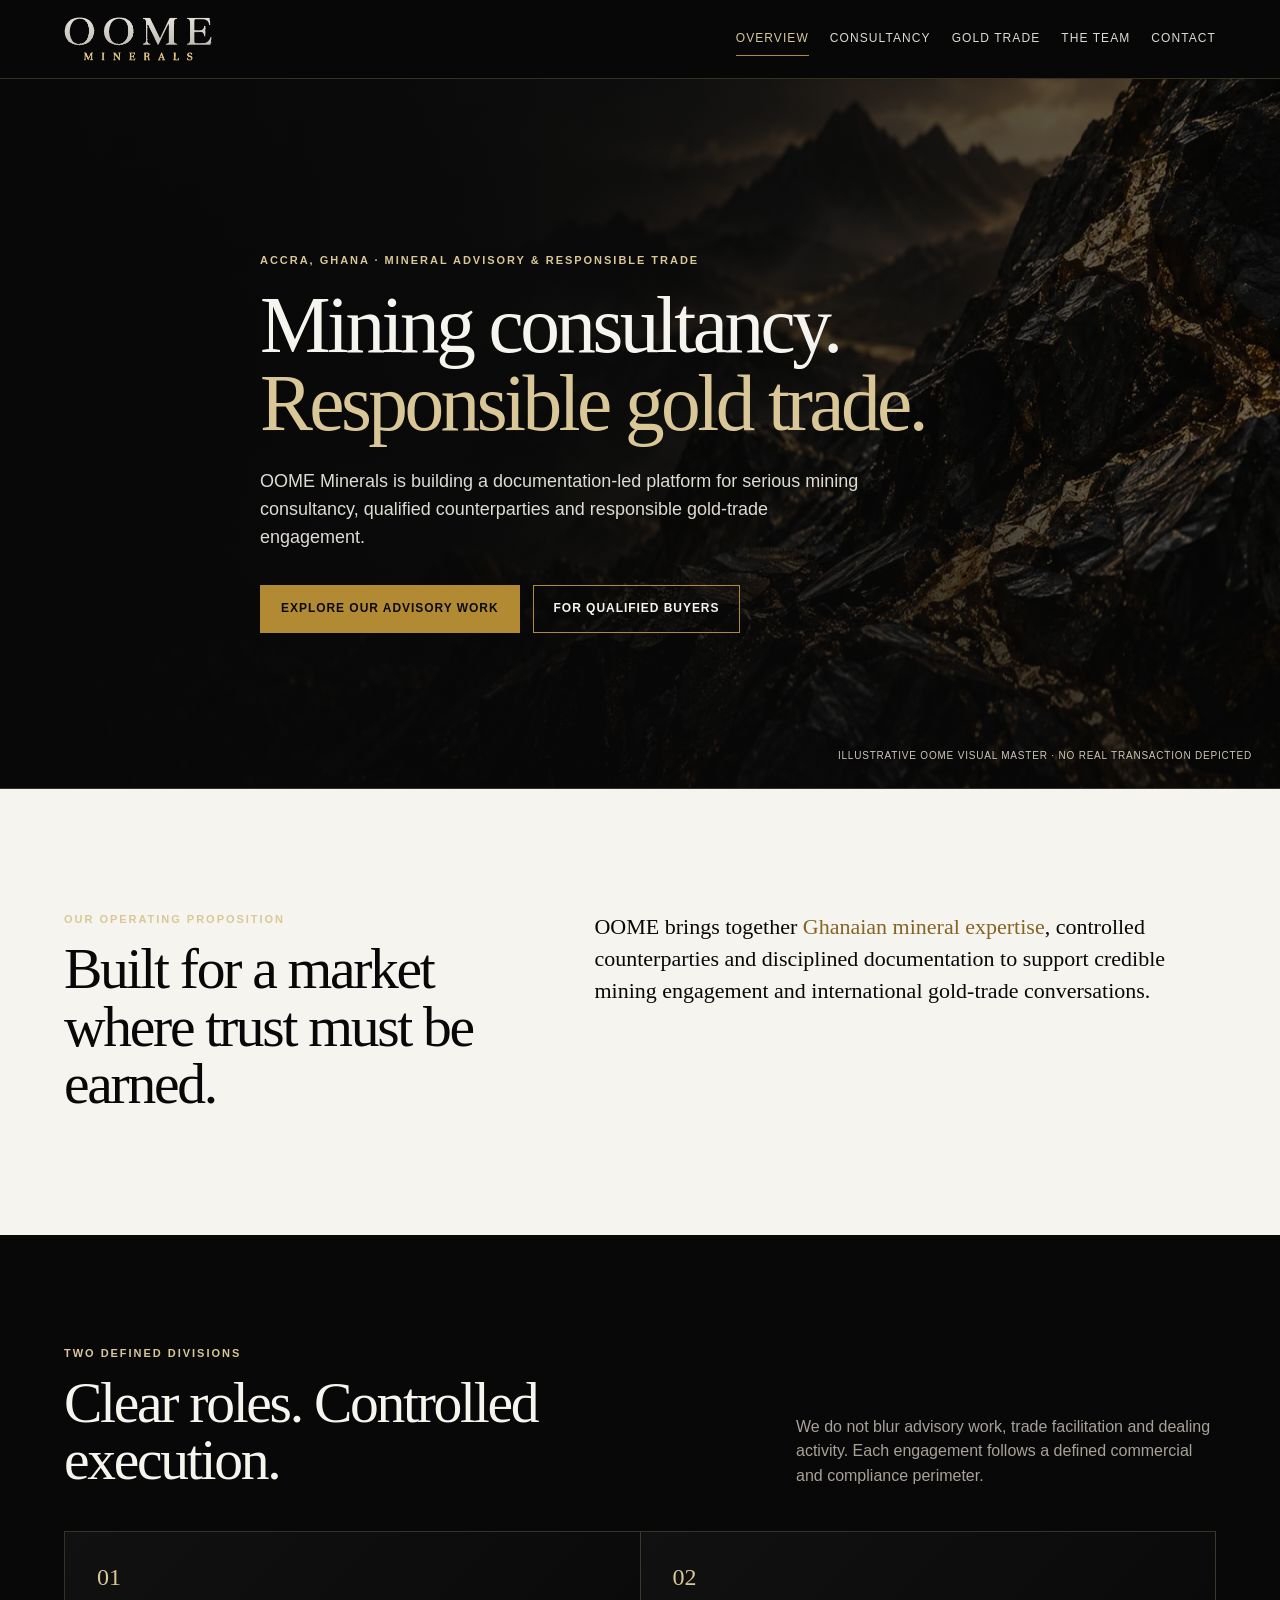
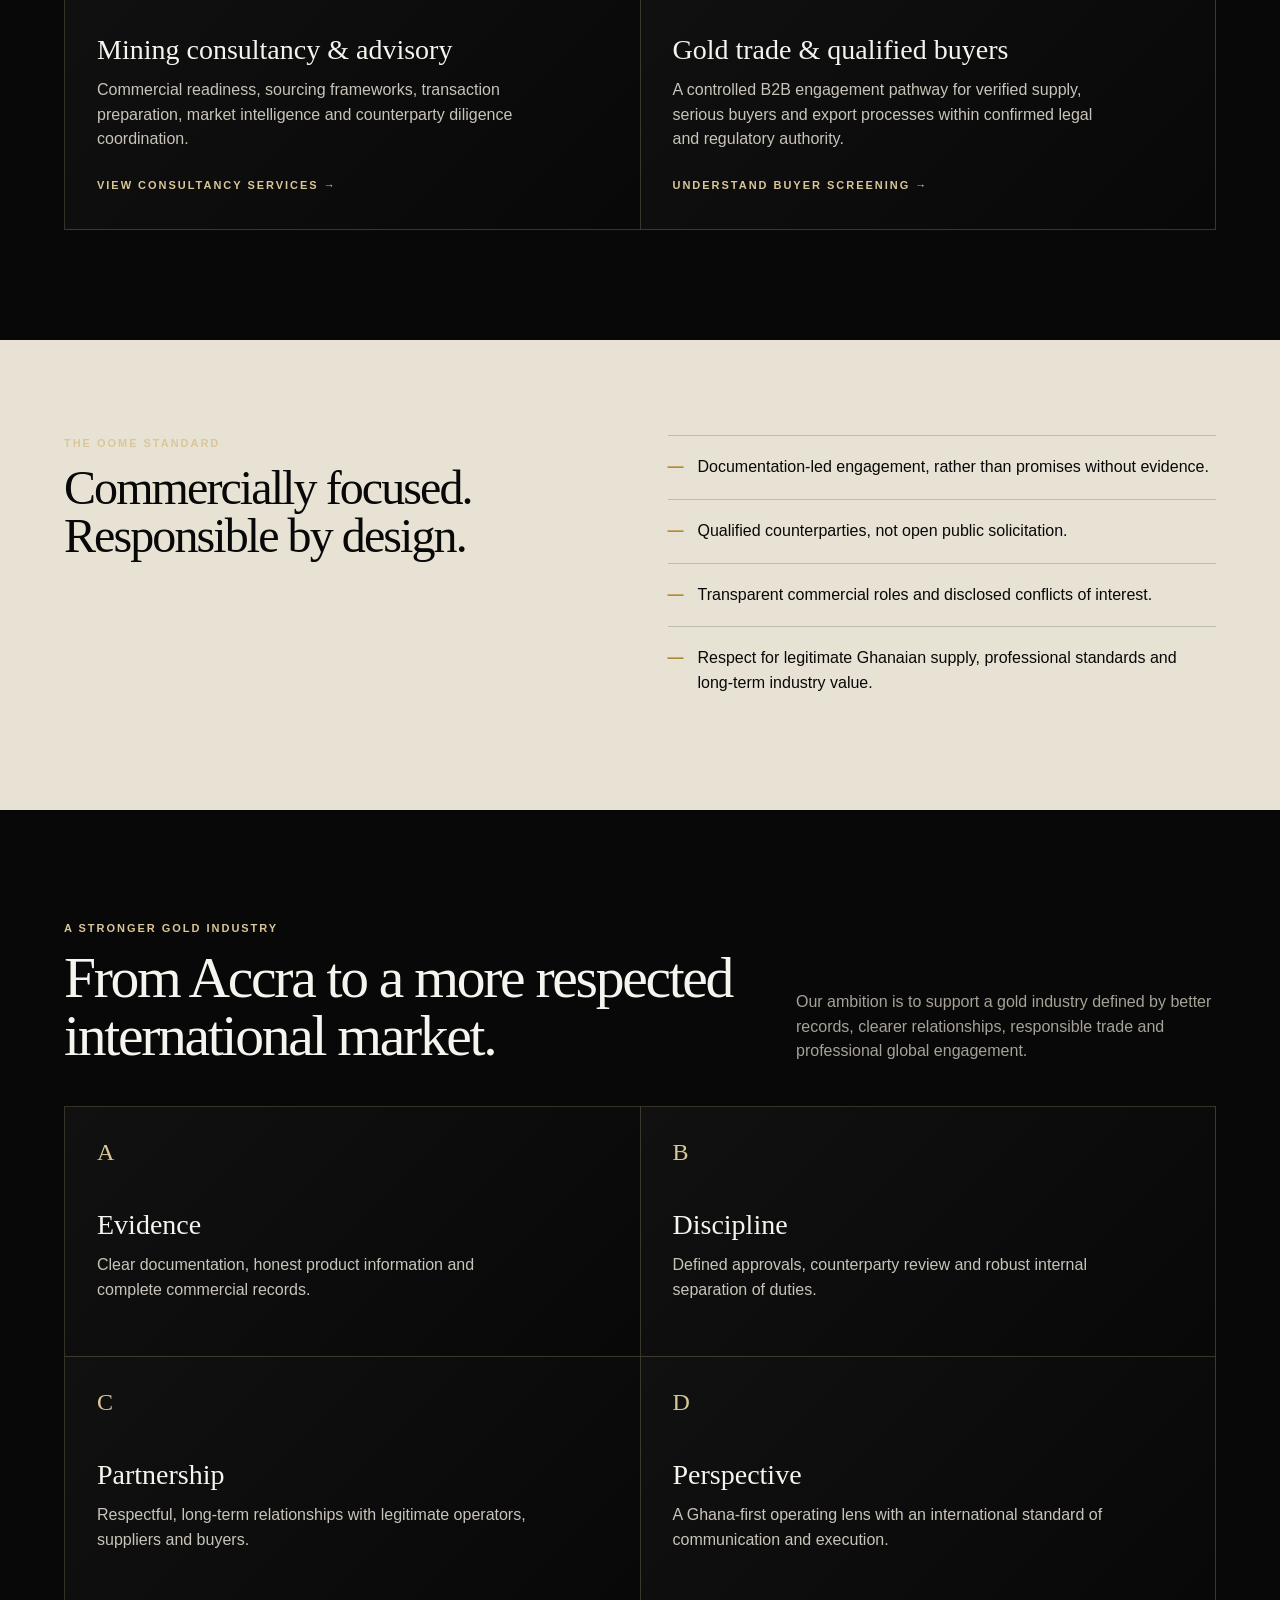
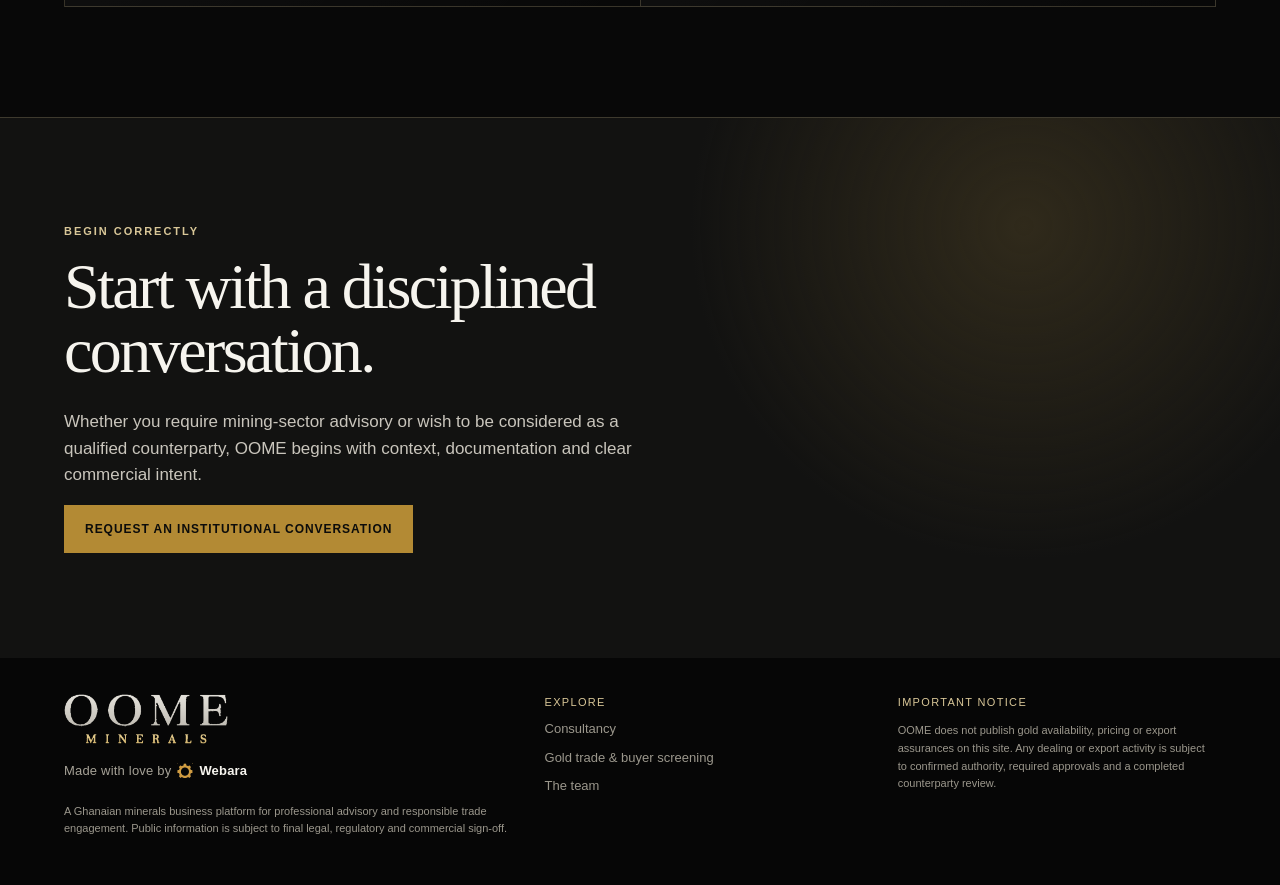
==== commit 67e8fd3e: "fix: refine footer logo and add Webara credit" ====
--- a/index.html
+++ b/index.html
@@ -1 +1 @@
-<!doctype html><html lang="en"><head><meta charset="utf-8"><meta name="viewport" content="width=device-width,initial-scale=1"><meta name="theme-color" content="#080808"><link rel="preload" as="image" href="assets/oome-hero-mineral.avif" type="image/avif" fetchpriority="high"><title>OOME Minerals | Mining Consultancy & Responsible Gold Trade | Accra, Ghana</title><link rel="stylesheet" href="style.css?v=20260919-video-layer-fix"><meta name="description" content="OOME Minerals is an Accra, Ghana-based mining consultancy and responsible gold-trade engagement platform for qualified counterparties."><meta name="robots" content="index,follow"><link rel="canonical" href="https://oome-minerals.vercel.app/"><meta property="og:type" content="website"><meta property="og:site_name" content="OOME Minerals"><meta property="og:title" content="OOME Minerals | Mining Consultancy & Responsible Gold Trade | Accra, Ghana"><meta property="og:description" content="OOME Minerals is an Accra, Ghana-based mining consultancy and responsible gold-trade engagement platform for qualified counterparties."><meta property="og:url" content="https://oome-minerals.vercel.app/"><meta property="og:image" content="https://oome-minerals.vercel.app/assets/oome-og-image.jpg"><meta property="og:image:width" content="1200"><meta property="og:image:height" content="630"><meta property="og:locale" content="en_GB"><meta name="twitter:card" content="summary_large_image"><meta name="twitter:title" content="OOME Minerals | Mining Consultancy & Responsible Gold Trade | Accra, Ghana"><meta name="twitter:description" content="OOME Minerals is an Accra, Ghana-based mining consultancy and responsible gold-trade engagement platform for qualified counterparties."><meta name="twitter:image" content="https://oome-minerals.vercel.app/assets/oome-og-image.jpg"><link rel="icon" type="image/png" href="assets/favicon-32.png?v=20260918-oomeicon"><link rel="apple-touch-icon" href="assets/apple-touch-icon.png"><link rel="manifest" href="site.webmanifest"><script type="application/ld+json">{"@context":"https://schema.org","@graph":[{"@type":"Organization","@id":"https://oome-minerals.vercel.app/#organization","name":"OOME Minerals","url":"https://oome-minerals.vercel.app/","logo":"https://oome-minerals.vercel.app/assets/oome-wordmark-landscape.png","description":"Accra, Ghana-based mining consultancy and responsible gold-trade engagement platform for qualified counterparties.","areaServed":{"@type":"Country","name":"Ghana"}},{"@type":"WebSite","@id":"https://oome-minerals.vercel.app/#website","url":"https://oome-minerals.vercel.app/","name":"OOME Minerals","publisher":{"@id":"https://oome-minerals.vercel.app/#organization"}}]}</script></head><body><header class="site-nav"><div class="nav-inner"><a class="brand" href="index.html" aria-label="OOME Minerals home"><img src="assets/oome-wordmark-header-clean.png" alt="OOME Minerals" width="1170" height="353"></a><button class="menu-button" aria-label="Open menu" aria-expanded="false">☰</button><nav class="nav-links"><a class="active" href="index.html">Overview</a><a href="consultancy.html">Consultancy</a><a href="gold-trade.html">Gold Trade</a><a href="team.html">The Team</a><a href="contact.html">Contact</a></nav></div></header><main><section class="hero"><video autoplay muted loop playsinline preload="none" width="1280" height="720" aria-hidden="true" poster="assets/oome-hero-mineral.avif"><source src="assets/oome-hero-visual.mp4" type="video/mp4"></video><div class="wrap hero-content"><div class="eyebrow">Accra, Ghana · Mineral advisory & responsible trade</div><h1>Mining consultancy.<br><em>Responsible gold trade.</em></h1><p class="lede">OOME Minerals is building a documentation-led platform for serious mining consultancy, qualified counterparties and responsible gold-trade engagement.</p><div class="actions"><a class="button primary" href="consultancy.html">Explore our advisory work</a><a class="button" href="gold-trade.html">For qualified buyers</a></div></div><div class="hero-note">Illustrative OOME visual master · no real transaction depicted</div></section><section class="statement"><div class="wrap statement-grid"><div><div class="eyebrow">Our operating proposition</div><h2>Built for a market where trust must be earned.</h2></div><p>OOME brings together <strong>Ghanaian mineral expertise</strong>, controlled counterparties and disciplined documentation to support credible mining engagement and international gold-trade conversations.</p></div></section><section class="capabilities"><div class="wrap"><div class="section-head"><div><div class="eyebrow">Two defined divisions</div><h2 class="section-title">Clear roles. Controlled execution.</h2></div><p>We do not blur advisory work, trade facilitation and dealing activity. Each engagement follows a defined commercial and compliance perimeter.</p></div><div class="cards"><article class="card"><div class="num">01</div><h3>Mining consultancy & advisory</h3><p>Commercial readiness, sourcing frameworks, transaction preparation, market intelligence and counterparty diligence coordination.</p><p style="margin-top:20px"><a class="eyebrow" href="consultancy.html">View consultancy services →</a></p></article><article class="card"><div class="num">02</div><h3>Gold trade & qualified buyers</h3><p>A controlled B2B engagement pathway for verified supply, serious buyers and export processes within confirmed legal and regulatory authority.</p><p style="margin-top:20px"><a class="eyebrow" href="gold-trade.html">Understand buyer screening →</a></p></article></div></div></section><section class="band"><div class="wrap band-grid"><div><div class="eyebrow">The OOME standard</div><h2>Commercially focused. Responsible by design.</h2></div><ul class="list"><li>Documentation-led engagement, rather than promises without evidence.</li><li>Qualified counterparties, not open public solicitation.</li><li>Transparent commercial roles and disclosed conflicts of interest.</li><li>Respect for legitimate Ghanaian supply, professional standards and long-term industry value.</li></ul></div></section><section class="principles"><div class="wrap"><div class="section-head"><div><div class="eyebrow">A stronger gold industry</div><h2 class="section-title">From Accra to a more respected international market.</h2></div><p>Our ambition is to support a gold industry defined by better records, clearer relationships, responsible trade and professional global engagement.</p></div><div class="cards"><article class="card"><div class="num">A</div><h3>Evidence</h3><p>Clear documentation, honest product information and complete commercial records.</p></article><article class="card"><div class="num">B</div><h3>Discipline</h3><p>Defined approvals, counterparty review and robust internal separation of duties.</p></article><article class="card"><div class="num">C</div><h3>Partnership</h3><p>Respectful, long-term relationships with legitimate operators, suppliers and buyers.</p></article><article class="card"><div class="num">D</div><h3>Perspective</h3><p>A Ghana-first operating lens with an international standard of communication and execution.</p></article></div></div></section><section class="cta"><div class="wrap"><div class="eyebrow">Begin correctly</div><h2>Start with a disciplined conversation.</h2><p>Whether you require mining-sector advisory or wish to be considered as a qualified counterparty, OOME begins with context, documentation and clear commercial intent.</p><div class="actions"><a class="button primary" href="contact.html">Request an institutional conversation</a></div></div></section></main><footer class="site-footer"><div class="wrap footer-grid"><div><img class="footer-logo" src="assets/oome-wordmark-landscape.png" alt="OOME Minerals" width="1800" height="600" loading="lazy" decoding="async"><p class="legal">A Ghanaian minerals business platform for professional advisory and responsible trade engagement. Public information is subject to final legal, regulatory and commercial sign-off.</p></div><div><div class="footer-title">Explore</div><a href="consultancy.html">Consultancy</a><a href="gold-trade.html">Gold trade & buyer screening</a><a href="team.html">The team</a></div><div><div class="footer-title">Important notice</div><p class="legal">OOME does not publish gold availability, pricing or export assurances on this site. Any dealing or export activity is subject to confirmed authority, required approvals and a completed counterparty review.</p></div></div></footer><script src="script.js?v=20260919-secondary-heroes"></script></body></html>+<!doctype html><html lang="en"><head><meta charset="utf-8"><meta name="viewport" content="width=device-width,initial-scale=1"><meta name="theme-color" content="#080808"><link rel="preload" as="image" href="assets/oome-hero-mineral.avif" type="image/avif" fetchpriority="high"><title>OOME Minerals | Mining Consultancy & Responsible Gold Trade | Accra, Ghana</title><link rel="stylesheet" href="style.css?v=20260919-footer-credit"><meta name="description" content="OOME Minerals is an Accra, Ghana-based mining consultancy and responsible gold-trade engagement platform for qualified counterparties."><meta name="robots" content="index,follow"><link rel="canonical" href="https://oome-minerals.vercel.app/"><meta property="og:type" content="website"><meta property="og:site_name" content="OOME Minerals"><meta property="og:title" content="OOME Minerals | Mining Consultancy & Responsible Gold Trade | Accra, Ghana"><meta property="og:description" content="OOME Minerals is an Accra, Ghana-based mining consultancy and responsible gold-trade engagement platform for qualified counterparties."><meta property="og:url" content="https://oome-minerals.vercel.app/"><meta property="og:image" content="https://oome-minerals.vercel.app/assets/oome-og-image.jpg"><meta property="og:image:width" content="1200"><meta property="og:image:height" content="630"><meta property="og:locale" content="en_GB"><meta name="twitter:card" content="summary_large_image"><meta name="twitter:title" content="OOME Minerals | Mining Consultancy & Responsible Gold Trade | Accra, Ghana"><meta name="twitter:description" content="OOME Minerals is an Accra, Ghana-based mining consultancy and responsible gold-trade engagement platform for qualified counterparties."><meta name="twitter:image" content="https://oome-minerals.vercel.app/assets/oome-og-image.jpg"><link rel="icon" type="image/png" href="assets/favicon-32.png?v=20260918-oomeicon"><link rel="apple-touch-icon" href="assets/apple-touch-icon.png"><link rel="manifest" href="site.webmanifest"><script type="application/ld+json">{"@context":"https://schema.org","@graph":[{"@type":"Organization","@id":"https://oome-minerals.vercel.app/#organization","name":"OOME Minerals","url":"https://oome-minerals.vercel.app/","logo":"https://oome-minerals.vercel.app/assets/oome-wordmark-landscape.png","description":"Accra, Ghana-based mining consultancy and responsible gold-trade engagement platform for qualified counterparties.","areaServed":{"@type":"Country","name":"Ghana"}},{"@type":"WebSite","@id":"https://oome-minerals.vercel.app/#website","url":"https://oome-minerals.vercel.app/","name":"OOME Minerals","publisher":{"@id":"https://oome-minerals.vercel.app/#organization"}}]}</script></head><body><header class="site-nav"><div class="nav-inner"><a class="brand" href="index.html" aria-label="OOME Minerals home"><img src="assets/oome-wordmark-header-clean.png" alt="OOME Minerals" width="1170" height="353"></a><button class="menu-button" aria-label="Open menu" aria-expanded="false">☰</button><nav class="nav-links"><a class="active" href="index.html">Overview</a><a href="consultancy.html">Consultancy</a><a href="gold-trade.html">Gold Trade</a><a href="team.html">The Team</a><a href="contact.html">Contact</a></nav></div></header><main><section class="hero"><video autoplay muted loop playsinline preload="none" width="1280" height="720" aria-hidden="true" poster="assets/oome-hero-mineral.avif"><source src="assets/oome-hero-visual.mp4" type="video/mp4"></video><div class="wrap hero-content"><div class="eyebrow">Accra, Ghana · Mineral advisory & responsible trade</div><h1>Mining consultancy.<br><em>Responsible gold trade.</em></h1><p class="lede">OOME Minerals is building a documentation-led platform for serious mining consultancy, qualified counterparties and responsible gold-trade engagement.</p><div class="actions"><a class="button primary" href="consultancy.html">Explore our advisory work</a><a class="button" href="gold-trade.html">For qualified buyers</a></div></div><div class="hero-note">Illustrative OOME visual master · no real transaction depicted</div></section><section class="statement"><div class="wrap statement-grid"><div><div class="eyebrow">Our operating proposition</div><h2>Built for a market where trust must be earned.</h2></div><p>OOME brings together <strong>Ghanaian mineral expertise</strong>, controlled counterparties and disciplined documentation to support credible mining engagement and international gold-trade conversations.</p></div></section><section class="capabilities"><div class="wrap"><div class="section-head"><div><div class="eyebrow">Two defined divisions</div><h2 class="section-title">Clear roles. Controlled execution.</h2></div><p>We do not blur advisory work, trade facilitation and dealing activity. Each engagement follows a defined commercial and compliance perimeter.</p></div><div class="cards"><article class="card"><div class="num">01</div><h3>Mining consultancy & advisory</h3><p>Commercial readiness, sourcing frameworks, transaction preparation, market intelligence and counterparty diligence coordination.</p><p style="margin-top:20px"><a class="eyebrow" href="consultancy.html">View consultancy services →</a></p></article><article class="card"><div class="num">02</div><h3>Gold trade & qualified buyers</h3><p>A controlled B2B engagement pathway for verified supply, serious buyers and export processes within confirmed legal and regulatory authority.</p><p style="margin-top:20px"><a class="eyebrow" href="gold-trade.html">Understand buyer screening →</a></p></article></div></div></section><section class="band"><div class="wrap band-grid"><div><div class="eyebrow">The OOME standard</div><h2>Commercially focused. Responsible by design.</h2></div><ul class="list"><li>Documentation-led engagement, rather than promises without evidence.</li><li>Qualified counterparties, not open public solicitation.</li><li>Transparent commercial roles and disclosed conflicts of interest.</li><li>Respect for legitimate Ghanaian supply, professional standards and long-term industry value.</li></ul></div></section><section class="principles"><div class="wrap"><div class="section-head"><div><div class="eyebrow">A stronger gold industry</div><h2 class="section-title">From Accra to a more respected international market.</h2></div><p>Our ambition is to support a gold industry defined by better records, clearer relationships, responsible trade and professional global engagement.</p></div><div class="cards"><article class="card"><div class="num">A</div><h3>Evidence</h3><p>Clear documentation, honest product information and complete commercial records.</p></article><article class="card"><div class="num">B</div><h3>Discipline</h3><p>Defined approvals, counterparty review and robust internal separation of duties.</p></article><article class="card"><div class="num">C</div><h3>Partnership</h3><p>Respectful, long-term relationships with legitimate operators, suppliers and buyers.</p></article><article class="card"><div class="num">D</div><h3>Perspective</h3><p>A Ghana-first operating lens with an international standard of communication and execution.</p></article></div></div></section><section class="cta"><div class="wrap"><div class="eyebrow">Begin correctly</div><h2>Start with a disciplined conversation.</h2><p>Whether you require mining-sector advisory or wish to be considered as a qualified counterparty, OOME begins with context, documentation and clear commercial intent.</p><div class="actions"><a class="button primary" href="contact.html">Request an institutional conversation</a></div></div></section></main><footer class="site-footer"><div class="wrap footer-grid"><div><img class="footer-logo" src="assets/oome-wordmark-header-clean.png" alt="OOME Minerals" width="1170" height="353" loading="lazy" decoding="async"><a class="webara-credit" href="https://www.webarastudio.com/" target="_blank" rel="noopener noreferrer" aria-label="Made with love by Webara Studio"><span>Made with love by</span><img src="assets/webara-studio-mark.png" alt="" width="16" height="16"><strong>Webara</strong></a><p class="legal">A Ghanaian minerals business platform for professional advisory and responsible trade engagement. Public information is subject to final legal, regulatory and commercial sign-off.</p></div><div><div class="footer-title">Explore</div><a href="consultancy.html">Consultancy</a><a href="gold-trade.html">Gold trade & buyer screening</a><a href="team.html">The team</a></div><div><div class="footer-title">Important notice</div><p class="legal">OOME does not publish gold availability, pricing or export assurances on this site. Any dealing or export activity is subject to confirmed authority, required approvals and a completed counterparty review.</p></div></div></footer><script src="script.js?v=20260919-secondary-heroes"></script></body></html>
--- a/style.css
+++ b/style.css
@@ -1,4 +1,4 @@
-:root{--ink:#080808;--coal:#121211;--panel:#191917;--paper:#f6f4ee;--gold:#b38a34;--gold-light:#d9c798;--muted:#a6a297;--line:rgba(217,199,152,.22);--max:1200px}*{box-sizing:border-box}html{scroll-behavior:smooth}body{margin:0;background:var(--ink);color:var(--paper);font-family:Arial,Helvetica,sans-serif;line-height:1.55}a{color:inherit;text-decoration:none}.site-nav{position:sticky;top:0;z-index:20;background:rgba(8,8,8,.84);backdrop-filter:blur(16px);border-bottom:1px solid var(--line)}.nav-inner{height:78px;max-width:var(--max);margin:auto;padding:0 24px;display:flex;justify-content:space-between;align-items:center;gap:24px}.brand{display:flex;align-items:center;min-width:150px}.brand img{width:148px;height:auto}.nav-links{display:flex;align-items:center;gap:21px;color:#dedbd3;font-size:12px;letter-spacing:.09em;text-transform:uppercase}.nav-links a{padding:7px 0;border-bottom:1px solid transparent}.nav-links a:hover,.nav-links a.active{color:var(--gold-light);border-color:var(--gold)}.menu-button{display:none;background:none;border:0;color:var(--paper);font-size:23px}.wrap{max-width:var(--max);margin:auto;padding:0 24px}.eyebrow{color:var(--gold-light);font-size:11px;letter-spacing:.18em;text-transform:uppercase;font-weight:bold}.hero{min-height:710px;position:relative;display:flex;align-items:end;overflow:hidden;border-bottom:1px solid var(--line)}.hero video{position:absolute;inset:0;width:100%;height:100%;object-fit:cover;opacity:.64}.hero:after{content:"";position:absolute;inset:0;background:linear-gradient(90deg,rgba(8,8,8,.94) 0%,rgba(8,8,8,.70) 43%,rgba(8,8,8,.16) 100%),linear-gradient(0deg,rgba(8,8,8,.85),transparent 55%)}.hero-content{position:relative;z-index:1;width:min(760px,100%);padding:110px 0 92px}.hero h1,.page-hero h1{font-family:Georgia,'Times New Roman',serif;font-size:clamp(46px,6.2vw,88px);font-weight:400;line-height:.98;letter-spacing:-.045em;margin:18px 0 25px}.hero h1 em{font-style:normal;color:var(--gold-light)}.lede{max-width:610px;font-size:18px;color:#dedbd4;margin:0 0 33px}.actions{display:flex;gap:13px;flex-wrap:wrap}.button{display:inline-flex;align-items:center;justify-content:center;min-height:48px;padding:0 20px;border:1px solid var(--gold);font-size:12px;font-weight:bold;letter-spacing:.08em;text-transform:uppercase;transition:.2s}.button.primary{background:var(--gold);color:#0c0c0b}.button:hover{transform:translateY(-2px);background:var(--gold-light);color:#111}.hero-note{position:absolute;z-index:2;right:28px;bottom:25px;color:#ccc6b7;font-size:10px;letter-spacing:.08em;text-transform:uppercase}.statement{padding:122px 0;background:var(--paper);color:var(--ink)}.statement-grid{display:grid;grid-template-columns:1fr 1.35fr;gap:70px}.statement h2,.section-title{font:400 clamp(36px,4.5vw,58px)/1 Georgia,serif;letter-spacing:-.04em;margin:12px 0 0}.statement p{font:400 22px/1.45 Georgia,serif;margin:0}.statement p strong{color:#846526;font-weight:400}.capabilities,.principles{padding:110px 0}.section-head{display:flex;justify-content:space-between;gap:40px;align-items:end;margin-bottom:42px}.section-head p{color:var(--muted);max-width:420px;margin:0}.cards{display:grid;grid-template-columns:repeat(2,1fr);border-top:1px solid var(--line);border-left:1px solid var(--line)}.card{min-height:250px;padding:32px;border-right:1px solid var(--line);border-bottom:1px solid var(--line);background:linear-gradient(135deg,rgba(255,255,255,.035),transparent)}.card .num{color:var(--gold-light);font:24px Georgia,serif}.card h3{font:400 28px/1.1 Georgia,serif;margin:44px 0 12px}.card p{color:#c8c4ba;margin:0;max-width:430px}.band{background:#e8e2d5;color:var(--ink);padding:95px 0}.band-grid{display:grid;grid-template-columns:1fr 1fr;gap:55px}.band h2{font:400 48px/1 Georgia,serif;letter-spacing:-.04em;margin:12px 0}.list{list-style:none;padding:0;margin:0}.list li{border-top:1px solid rgba(20,19,17,.18);padding:19px 0 19px 30px;position:relative}.list li:before{content:'—';position:absolute;left:0;color:var(--gold);font-weight:bold}.cta{padding:105px 0;border-top:1px solid var(--line);background:radial-gradient(circle at 80% 20%,#302a1b 0,transparent 30%),var(--coal)}.cta h2{font:400 clamp(42px,5vw,68px)/1 Georgia,serif;letter-spacing:-.04em;max-width:800px;margin:15px 0 26px}.cta p{color:#c9c5bc;max-width:600px;font-size:17px}.site-footer{padding:36px 0;background:#060606;color:#9b978c}.footer-grid{display:grid;grid-template-columns:1.4fr 1fr 1fr;gap:35px}.footer-logo{width:156px;background:var(--paper);padding:8px 10px;margin-bottom:15px}.footer-title{color:var(--gold-light);font-size:11px;letter-spacing:.12em;text-transform:uppercase}.footer-grid a{display:block;margin:8px 0;font-size:13px}.legal{font-size:11px;line-height:1.6;max-width:460px}.page-hero{padding:110px 0 80px;background:linear-gradient(125deg,#17140f,#080808 64%);border-bottom:1px solid var(--line)}.page-hero.has-video{position:relative;isolation:isolate;overflow:hidden;background:#0b0b0a}.page-hero.has-video video{position:absolute;inset:0;z-index:0;width:100%;height:100%;object-fit:cover;opacity:.55}.page-hero.has-video:before{content:"";position:absolute;inset:0;z-index:1;background:linear-gradient(90deg,rgba(8,8,8,.93) 0%,rgba(8,8,8,.72) 45%,rgba(8,8,8,.20) 100%),linear-gradient(0deg,rgba(8,8,8,.56),transparent 58%)}.page-hero.has-video .wrap{position:relative;z-index:2}.page-hero p{font:20px/1.5 Georgia,serif;color:#d2cec4;max-width:680px}.content{padding:95px 0;background:var(--paper);color:var(--ink)}.content.dark{background:var(--coal);color:var(--paper)}.columns{display:grid;grid-template-columns:1fr 1fr;gap:56px}.columns h2{font:400 39px/1.1 Georgia,serif;letter-spacing:-.035em;margin:8px 0 21px}.columns p{color:#57534b}.dark .columns p{color:#c7c3b9}.process{counter-reset:steps}.process-item{position:relative;padding:18px 0 24px 72px;border-top:1px solid rgba(20,20,20,.16);counter-increment:steps}.dark .process-item{border-color:var(--line)}.process-item:before{content:'0' counter(steps);position:absolute;left:0;top:14px;color:var(--gold);font:27px Georgia,serif}.process-item h3{font:400 24px Georgia,serif;margin:0 0 6px}.process-item p{margin:0}.notice{border-left:3px solid var(--gold);padding:18px 21px;background:rgba(179,138,52,.1);font-size:14px}.role{padding:26px 0;border-top:1px solid rgba(20,20,20,.16)}.role h3{font:400 27px Georgia,serif;margin:0 0 4px}.role p{margin:0}.form{display:grid;grid-template-columns:1fr 1fr;gap:17px}.field{display:flex;flex-direction:column;gap:7px}.field.full{grid-column:1/-1}.field label{font-size:11px;letter-spacing:.1em;text-transform:uppercase;color:#605b52}.field input,.field select,.field textarea{border:1px solid #cfc8ba;background:#fff;padding:13px;font:15px Arial;color:#201f1c;border-radius:0}.field textarea{min-height:150px}.form-status{display:none;padding:15px;background:#e9e2d3;border-left:3px solid var(--gold);font-size:14px}.form-status.show{display:block}@media (max-width:900px) and (min-width:761px){.columns{grid-template-columns:1fr;gap:38px}.form{max-width:650px}.columns>*{min-width:0}}@media(max-width:760px){.nav-inner{height:67px}.menu-button{display:block}.nav-links{display:none;position:absolute;top:67px;left:0;right:0;padding:16px 24px 24px;background:#0a0a0a;border-bottom:1px solid var(--line);flex-direction:column;align-items:flex-start}.nav-links.open{display:flex}.hero{min-height:670px}.hero-content{padding:100px 0 62px}.hero h1,.page-hero h1{font-size:50px}.hero-note{right:18px;bottom:15px;font-size:8px}.statement,.capabilities,.principles,.content{padding:72px 0}.statement-grid,.band-grid,.columns,.footer-grid{grid-template-columns:1fr;gap:30px}.statement p{font-size:20px}.section-head{display:block}.section-head p{margin-top:16px}.cards{grid-template-columns:1fr}.card{min-height:210px}.page-hero{padding:76px 0 57px}.page-hero p{font-size:18px}.form{grid-template-columns:1fr}.field.full{grid-column:auto}.footer-grid{gap:22px}.brand img{width:135px}.lede{font-size:16px}.cta h2{font-size:45px}}@media(prefers-reduced-motion:reduce){*{scroll-behavior:auto!important;transition:none!important}.hero video,.page-hero.has-video video{display:none}.hero{background:url('assets/oome-hero-mineral.avif') center/cover}.page-hero.hero-consultancy{background:linear-gradient(90deg,rgba(8,8,8,.93),rgba(8,8,8,.30)),image-set(url('assets/oome-hero-consultancy.avif') type('image/avif'),url('assets/oome-hero-consultancy.webp') type('image/webp')) center/cover}.page-hero.hero-gold-trade{background:linear-gradient(90deg,rgba(8,8,8,.93),rgba(8,8,8,.30)),image-set(url('assets/oome-hero-gold-trade.avif') type('image/avif'),url('assets/oome-hero-gold-trade.webp') type('image/webp')) center/cover}.page-hero.hero-team{background:linear-gradient(90deg,rgba(8,8,8,.93),rgba(8,8,8,.30)),image-set(url('assets/oome-hero-team.avif') type('image/avif'),url('assets/oome-hero-team.webp') type('image/webp')) center/cover}.page-hero.hero-contact{background:linear-gradient(90deg,rgba(8,8,8,.93),rgba(8,8,8,.30)),image-set(url('assets/oome-hero-contact.avif') type('image/avif'),url('assets/oome-hero-contact.webp') type('image/webp')) center/cover}}
+:root{--ink:#080808;--coal:#121211;--panel:#191917;--paper:#f6f4ee;--gold:#b38a34;--gold-light:#d9c798;--muted:#a6a297;--line:rgba(217,199,152,.22);--max:1200px}*{box-sizing:border-box}html{scroll-behavior:smooth}body{margin:0;background:var(--ink);color:var(--paper);font-family:Arial,Helvetica,sans-serif;line-height:1.55}a{color:inherit;text-decoration:none}.site-nav{position:sticky;top:0;z-index:20;background:rgba(8,8,8,.84);backdrop-filter:blur(16px);border-bottom:1px solid var(--line)}.nav-inner{height:78px;max-width:var(--max);margin:auto;padding:0 24px;display:flex;justify-content:space-between;align-items:center;gap:24px}.brand{display:flex;align-items:center;min-width:150px}.brand img{width:148px;height:auto}.nav-links{display:flex;align-items:center;gap:21px;color:#dedbd3;font-size:12px;letter-spacing:.09em;text-transform:uppercase}.nav-links a{padding:7px 0;border-bottom:1px solid transparent}.nav-links a:hover,.nav-links a.active{color:var(--gold-light);border-color:var(--gold)}.menu-button{display:none;background:none;border:0;color:var(--paper);font-size:23px}.wrap{max-width:var(--max);margin:auto;padding:0 24px}.eyebrow{color:var(--gold-light);font-size:11px;letter-spacing:.18em;text-transform:uppercase;font-weight:bold}.hero{min-height:710px;position:relative;display:flex;align-items:end;overflow:hidden;border-bottom:1px solid var(--line)}.hero video{position:absolute;inset:0;width:100%;height:100%;object-fit:cover;opacity:.64}.hero:after{content:"";position:absolute;inset:0;background:linear-gradient(90deg,rgba(8,8,8,.94) 0%,rgba(8,8,8,.70) 43%,rgba(8,8,8,.16) 100%),linear-gradient(0deg,rgba(8,8,8,.85),transparent 55%)}.hero-content{position:relative;z-index:1;width:min(760px,100%);padding:110px 0 92px}.hero h1,.page-hero h1{font-family:Georgia,'Times New Roman',serif;font-size:clamp(46px,6.2vw,88px);font-weight:400;line-height:.98;letter-spacing:-.045em;margin:18px 0 25px}.hero h1 em{font-style:normal;color:var(--gold-light)}.lede{max-width:610px;font-size:18px;color:#dedbd4;margin:0 0 33px}.actions{display:flex;gap:13px;flex-wrap:wrap}.button{display:inline-flex;align-items:center;justify-content:center;min-height:48px;padding:0 20px;border:1px solid var(--gold);font-size:12px;font-weight:bold;letter-spacing:.08em;text-transform:uppercase;transition:.2s}.button.primary{background:var(--gold);color:#0c0c0b}.button:hover{transform:translateY(-2px);background:var(--gold-light);color:#111}.hero-note{position:absolute;z-index:2;right:28px;bottom:25px;color:#ccc6b7;font-size:10px;letter-spacing:.08em;text-transform:uppercase}.statement{padding:122px 0;background:var(--paper);color:var(--ink)}.statement-grid{display:grid;grid-template-columns:1fr 1.35fr;gap:70px}.statement h2,.section-title{font:400 clamp(36px,4.5vw,58px)/1 Georgia,serif;letter-spacing:-.04em;margin:12px 0 0}.statement p{font:400 22px/1.45 Georgia,serif;margin:0}.statement p strong{color:#846526;font-weight:400}.capabilities,.principles{padding:110px 0}.section-head{display:flex;justify-content:space-between;gap:40px;align-items:end;margin-bottom:42px}.section-head p{color:var(--muted);max-width:420px;margin:0}.cards{display:grid;grid-template-columns:repeat(2,1fr);border-top:1px solid var(--line);border-left:1px solid var(--line)}.card{min-height:250px;padding:32px;border-right:1px solid var(--line);border-bottom:1px solid var(--line);background:linear-gradient(135deg,rgba(255,255,255,.035),transparent)}.card .num{color:var(--gold-light);font:24px Georgia,serif}.card h3{font:400 28px/1.1 Georgia,serif;margin:44px 0 12px}.card p{color:#c8c4ba;margin:0;max-width:430px}.band{background:#e8e2d5;color:var(--ink);padding:95px 0}.band-grid{display:grid;grid-template-columns:1fr 1fr;gap:55px}.band h2{font:400 48px/1 Georgia,serif;letter-spacing:-.04em;margin:12px 0}.list{list-style:none;padding:0;margin:0}.list li{border-top:1px solid rgba(20,19,17,.18);padding:19px 0 19px 30px;position:relative}.list li:before{content:'—';position:absolute;left:0;color:var(--gold);font-weight:bold}.cta{padding:105px 0;border-top:1px solid var(--line);background:radial-gradient(circle at 80% 20%,#302a1b 0,transparent 30%),var(--coal)}.cta h2{font:400 clamp(42px,5vw,68px)/1 Georgia,serif;letter-spacing:-.04em;max-width:800px;margin:15px 0 26px}.cta p{color:#c9c5bc;max-width:600px;font-size:17px}.site-footer{padding:36px 0;background:#060606;color:#9b978c}.footer-grid{display:grid;grid-template-columns:1.4fr 1fr 1fr;gap:35px}.footer-logo{display:block;width:164px;height:auto;background:transparent;padding:0;margin-bottom:14px;object-fit:contain}.webara-credit{display:inline-flex!important;align-items:center;gap:6px;margin:0 0 13px!important;color:var(--muted);font-size:11px;line-height:1.2;letter-spacing:.015em;transition:color .2s ease}.webara-credit:hover,.webara-credit:focus-visible{color:var(--gold-light)}.webara-credit img{width:16px;height:16px;object-fit:contain;flex:none}.webara-credit strong{font-weight:600;color:var(--paper)}.footer-title{color:var(--gold-light);font-size:11px;letter-spacing:.12em;text-transform:uppercase}.footer-grid a{display:block;margin:8px 0;font-size:13px}.legal{font-size:11px;line-height:1.6;max-width:460px}.page-hero{padding:110px 0 80px;background:linear-gradient(125deg,#17140f,#080808 64%);border-bottom:1px solid var(--line)}.page-hero.has-video{position:relative;isolation:isolate;overflow:hidden;background:#0b0b0a}.page-hero.has-video video{position:absolute;inset:0;z-index:0;width:100%;height:100%;object-fit:cover;opacity:.55}.page-hero.has-video:before{content:"";position:absolute;inset:0;z-index:1;background:linear-gradient(90deg,rgba(8,8,8,.93) 0%,rgba(8,8,8,.72) 45%,rgba(8,8,8,.20) 100%),linear-gradient(0deg,rgba(8,8,8,.56),transparent 58%)}.page-hero.has-video .wrap{position:relative;z-index:2}.page-hero p{font:20px/1.5 Georgia,serif;color:#d2cec4;max-width:680px}.content{padding:95px 0;background:var(--paper);color:var(--ink)}.content.dark{background:var(--coal);color:var(--paper)}.columns{display:grid;grid-template-columns:1fr 1fr;gap:56px}.columns h2{font:400 39px/1.1 Georgia,serif;letter-spacing:-.035em;margin:8px 0 21px}.columns p{color:#57534b}.dark .columns p{color:#c7c3b9}.process{counter-reset:steps}.process-item{position:relative;padding:18px 0 24px 72px;border-top:1px solid rgba(20,20,20,.16);counter-increment:steps}.dark .process-item{border-color:var(--line)}.process-item:before{content:'0' counter(steps);position:absolute;left:0;top:14px;color:var(--gold);font:27px Georgia,serif}.process-item h3{font:400 24px Georgia,serif;margin:0 0 6px}.process-item p{margin:0}.notice{border-left:3px solid var(--gold);padding:18px 21px;background:rgba(179,138,52,.1);font-size:14px}.role{padding:26px 0;border-top:1px solid rgba(20,20,20,.16)}.role h3{font:400 27px Georgia,serif;margin:0 0 4px}.role p{margin:0}.form{display:grid;grid-template-columns:1fr 1fr;gap:17px}.field{display:flex;flex-direction:column;gap:7px}.field.full{grid-column:1/-1}.field label{font-size:11px;letter-spacing:.1em;text-transform:uppercase;color:#605b52}.field input,.field select,.field textarea{border:1px solid #cfc8ba;background:#fff;padding:13px;font:15px Arial;color:#201f1c;border-radius:0}.field textarea{min-height:150px}.form-status{display:none;padding:15px;background:#e9e2d3;border-left:3px solid var(--gold);font-size:14px}.form-status.show{display:block}@media (max-width:900px) and (min-width:761px){.columns{grid-template-columns:1fr;gap:38px}.form{max-width:650px}.columns>*{min-width:0}}@media(max-width:760px){.nav-inner{height:67px}.menu-button{display:block}.nav-links{display:none;position:absolute;top:67px;left:0;right:0;padding:16px 24px 24px;background:#0a0a0a;border-bottom:1px solid var(--line);flex-direction:column;align-items:flex-start}.nav-links.open{display:flex}.hero{min-height:670px}.hero-content{padding:100px 0 62px}.hero h1,.page-hero h1{font-size:50px}.hero-note{right:18px;bottom:15px;font-size:8px}.statement,.capabilities,.principles,.content{padding:72px 0}.statement-grid,.band-grid,.columns,.footer-grid{grid-template-columns:1fr;gap:30px}.statement p{font-size:20px}.section-head{display:block}.section-head p{margin-top:16px}.cards{grid-template-columns:1fr}.card{min-height:210px}.page-hero{padding:76px 0 57px}.page-hero p{font-size:18px}.form{grid-template-columns:1fr}.field.full{grid-column:auto}.footer-grid{gap:22px}.brand img{width:135px}.lede{font-size:16px}.cta h2{font-size:45px}}@media(prefers-reduced-motion:reduce){*{scroll-behavior:auto!important;transition:none!important}.hero video,.page-hero.has-video video{display:none}.hero{background:url('assets/oome-hero-mineral.avif') center/cover}.page-hero.hero-consultancy{background:linear-gradient(90deg,rgba(8,8,8,.93),rgba(8,8,8,.30)),image-set(url('assets/oome-hero-consultancy.avif') type('image/avif'),url('assets/oome-hero-consultancy.webp') type('image/webp')) center/cover}.page-hero.hero-gold-trade{background:linear-gradient(90deg,rgba(8,8,8,.93),rgba(8,8,8,.30)),image-set(url('assets/oome-hero-gold-trade.avif') type('image/avif'),url('assets/oome-hero-gold-trade.webp') type('image/webp')) center/cover}.page-hero.hero-team{background:linear-gradient(90deg,rgba(8,8,8,.93),rgba(8,8,8,.30)),image-set(url('assets/oome-hero-team.avif') type('image/avif'),url('assets/oome-hero-team.webp') type('image/webp')) center/cover}.page-hero.hero-contact{background:linear-gradient(90deg,rgba(8,8,8,.93),rgba(8,8,8,.30)),image-set(url('assets/oome-hero-contact.avif') type('image/avif'),url('assets/oome-hero-contact.webp') type('image/webp')) center/cover}}
 
 /* One-time entrance — deliberately brief and decorative. */
 body.intro-active{overflow:hidden}.oome-intro{position:fixed;inset:0;z-index:100;display:grid;place-items:center;overflow:hidden;background:#070707;color:var(--paper);isolation:isolate}.oome-intro:before{content:"";position:absolute;inset:-30%;z-index:-2;background:radial-gradient(circle at 50% 50%,rgba(179,138,52,.22),transparent 17%),radial-gradient(circle at 62% 43%,rgba(217,199,152,.10),transparent 7%);animation:oome-intro-bloom 1.9s cubic-bezier(.2,.7,.2,1) both}.oome-intro:after{content:"";position:absolute;inset:0;z-index:-1;opacity:.45;background:linear-gradient(115deg,transparent 44%,rgba(217,199,152,.16) 50%,transparent 56%);transform:translateX(-120%);animation:oome-intro-flash 1.3s cubic-bezier(.16,.78,.25,1) .18s both}.oome-intro__halo{position:absolute;width:min(76vw,900px);aspect-ratio:1;border:1px solid rgba(217,199,152,.22);border-radius:50%;box-shadow:0 0 0 24px rgba(217,199,152,.025),0 0 100px rgba(179,138,52,.1);transform:scale(.78);opacity:0;animation:oome-intro-orbit 1.1s cubic-bezier(.2,.8,.2,1) .12s forwards}.oome-intro__brand{position:relative;width:min(77vw,500px);text-align:center;opacity:0;transform:translateY(14px);animation:oome-intro-brand .75s cubic-bezier(.16,.8,.24,1) .33s forwards}.oome-intro__brand img{width:100%;height:auto;filter:drop-shadow(0 10px 24px rgba(0,0,0,.35))}.oome-intro__brand span{display:block;width:0;height:1px;margin:18px auto 14px;background:var(--gold-light);animation:oome-intro-rule .62s ease .72s forwards}.oome-intro__brand p{margin:0;color:rgba(246,244,238,.75);font-size:10px;font-weight:700;letter-spacing:.18em;text-transform:uppercase;opacity:0;animation:oome-fade .5s ease .98s forwards}.oome-intro.is-exiting{animation:oome-intro-out .68s cubic-bezier(.55,0,1,.45) forwards;pointer-events:none}@keyframes oome-intro-bloom{0%{transform:scale(.7);opacity:0}100%{transform:scale(1);opacity:1}}@keyframes oome-intro-flash{0%{transform:translateX(-120%)}100%{transform:translateX(120%)}}@keyframes oome-intro-orbit{to{transform:scale(1);opacity:1}}@keyframes oome-intro-brand{to{opacity:1;transform:translateY(0)}}@keyframes oome-intro-rule{to{width:74%}}@keyframes oome-intro-out{to{opacity:0;visibility:hidden}}@media(max-width:760px){.oome-intro__brand{width:min(82vw,400px)}.oome-intro__brand p{font-size:8px;letter-spacing:.14em}}@media(prefers-reduced-motion:reduce){.oome-intro{display:none!important}}
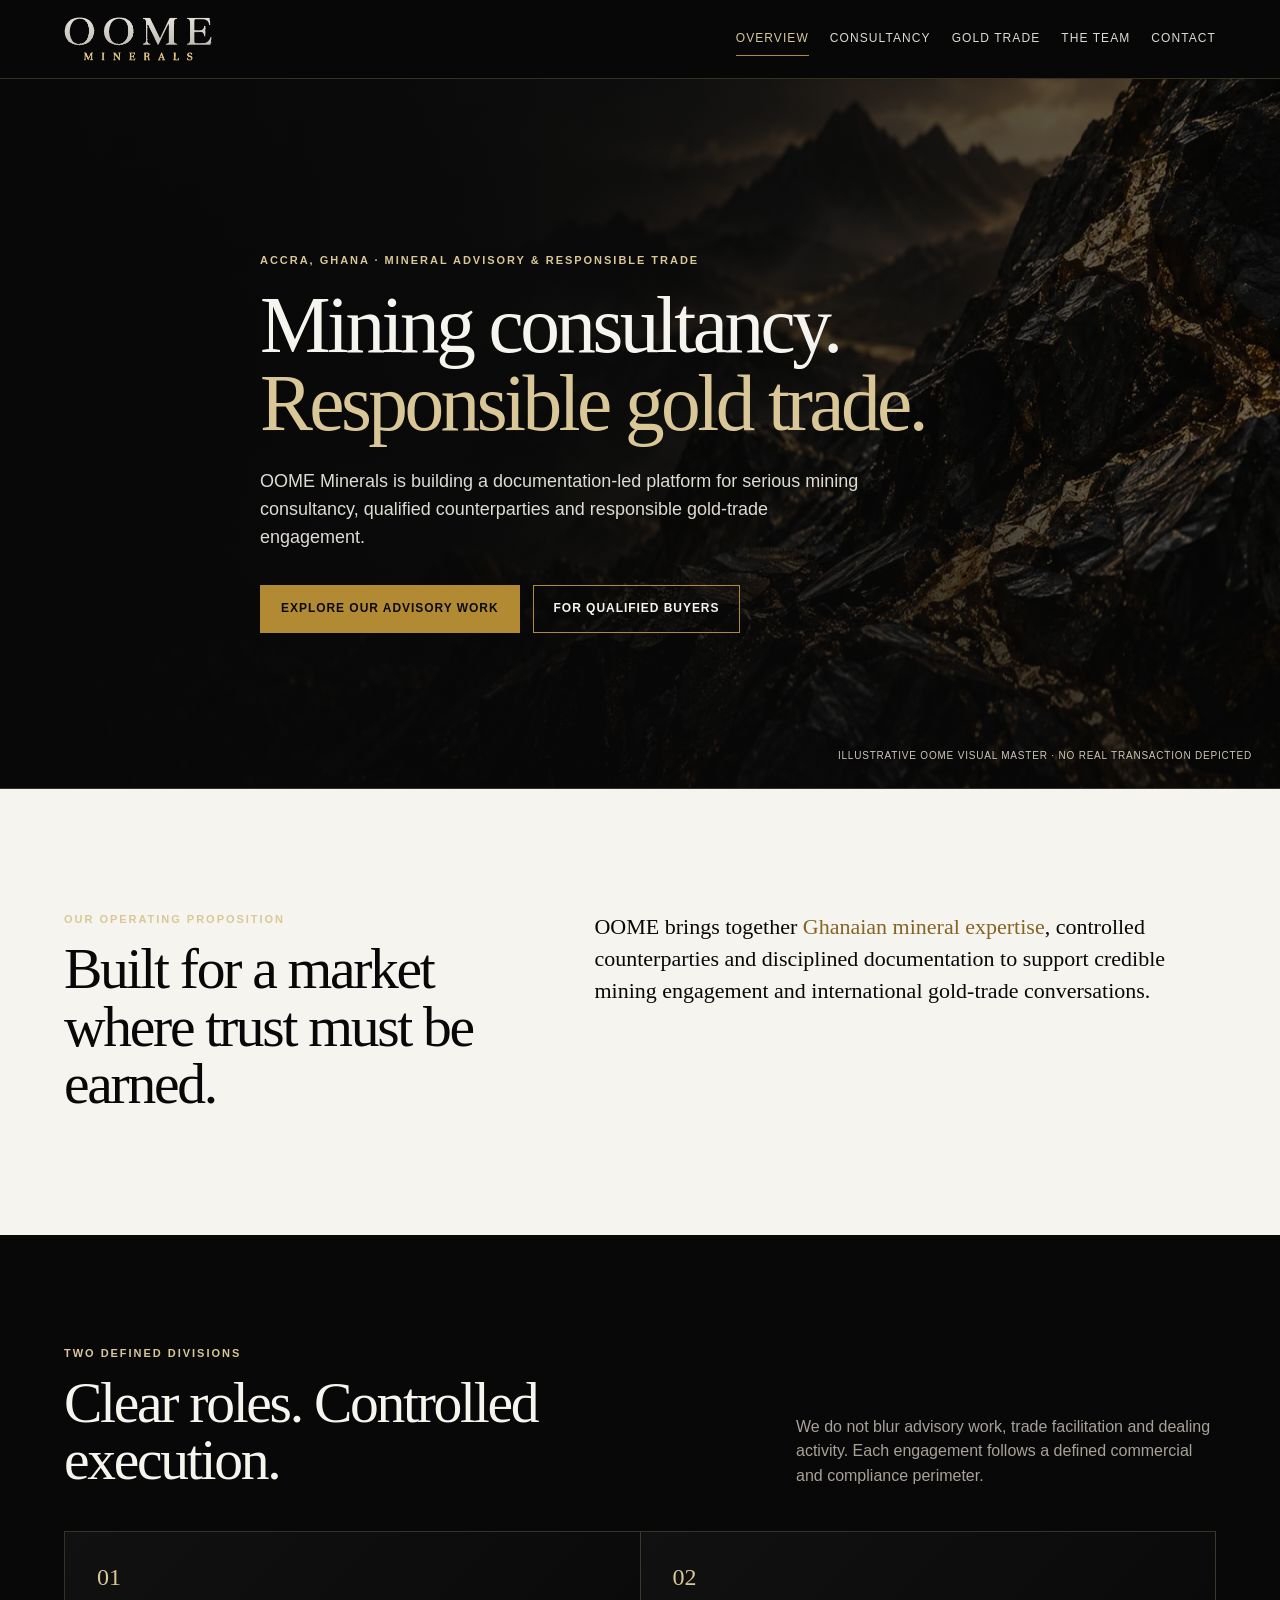
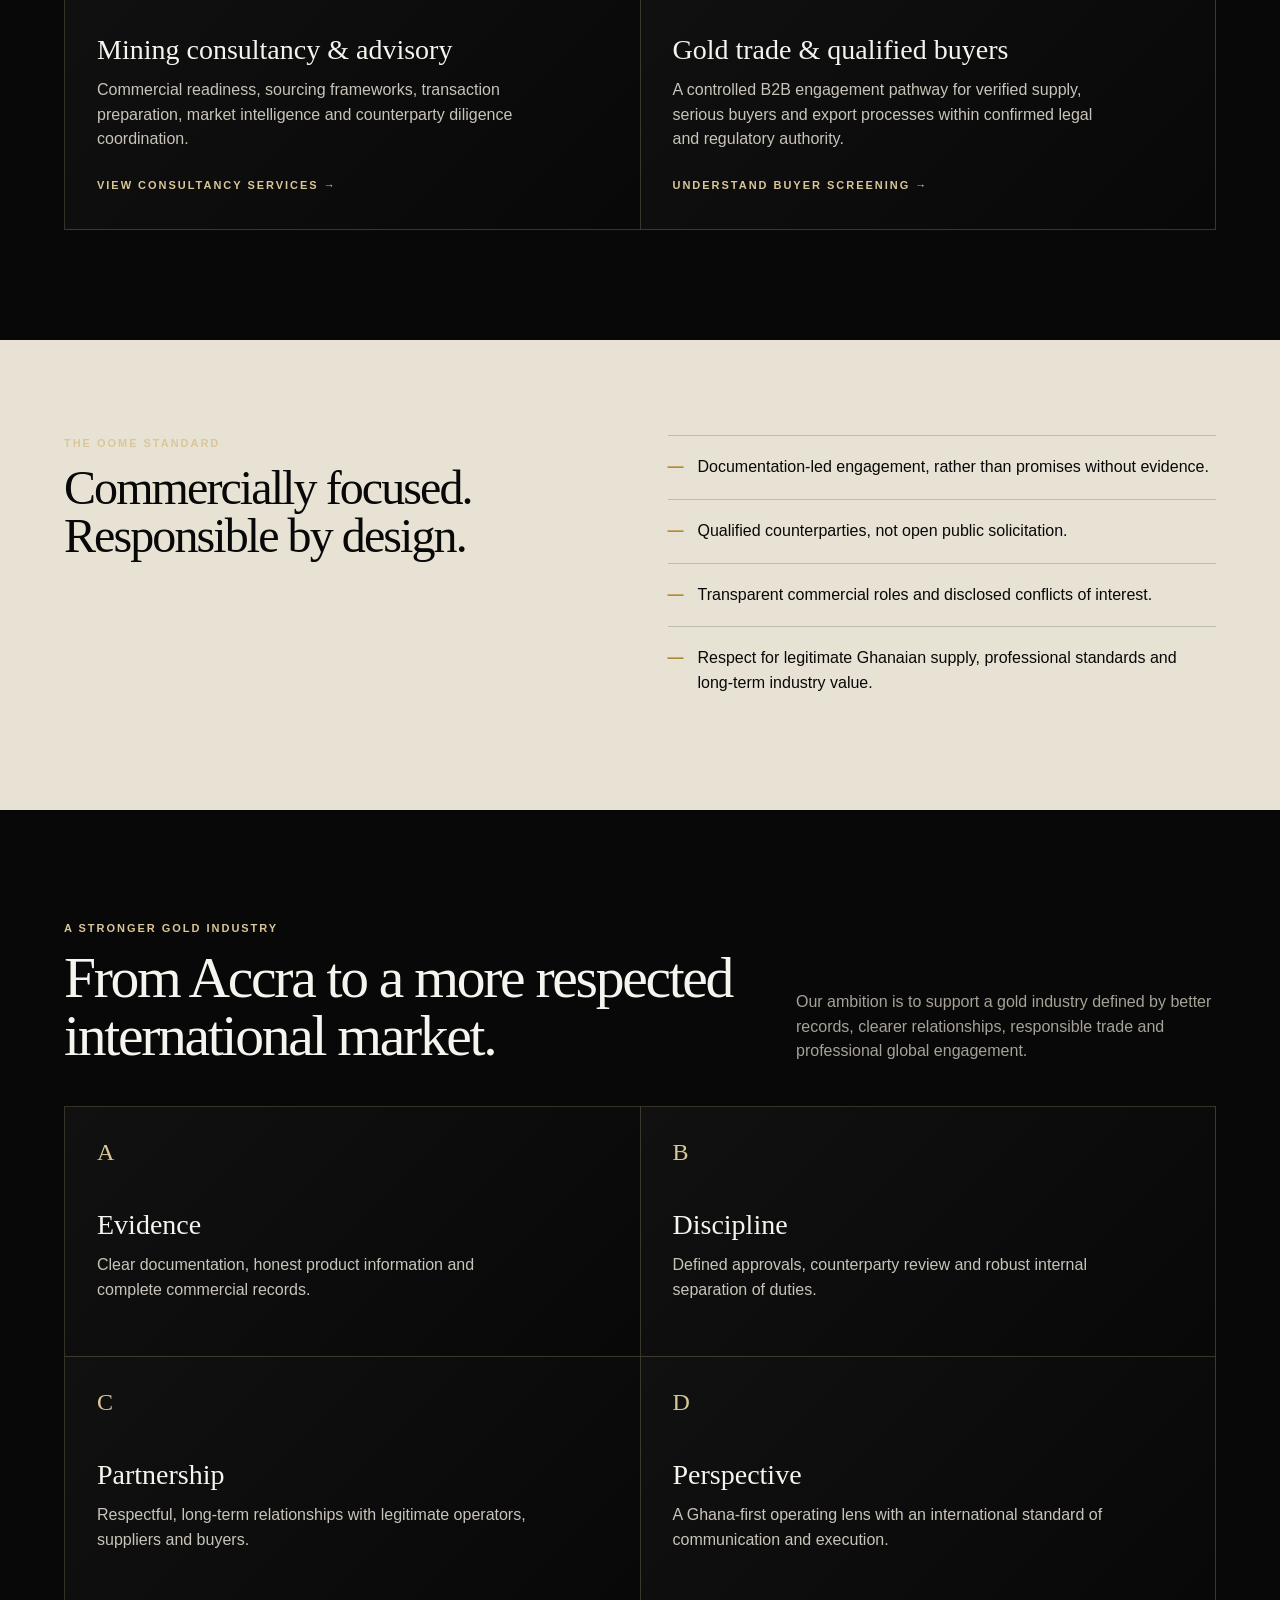
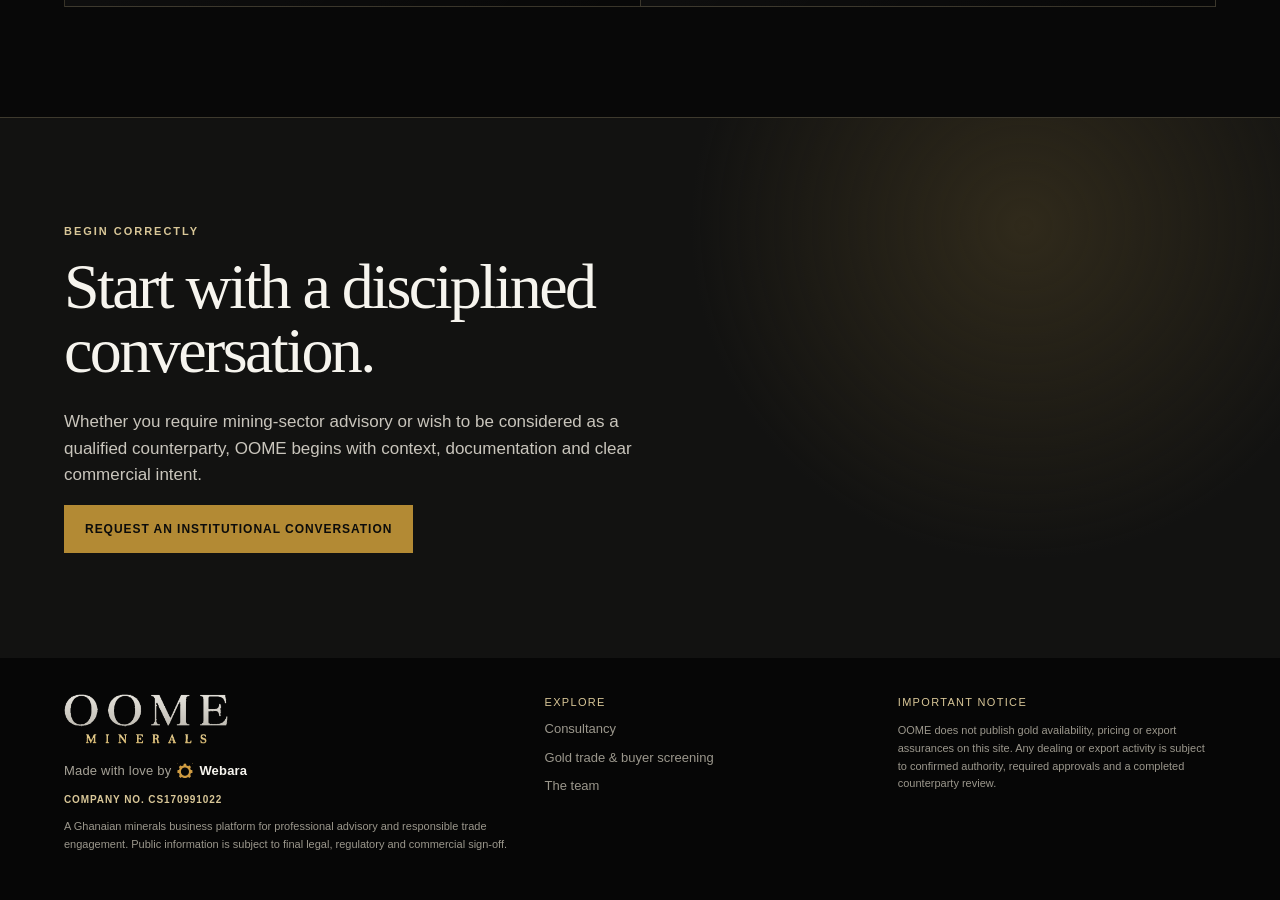
==== commit 8d68dd12: "feat: add company number to footer" ====
--- a/index.html
+++ b/index.html
@@ -1 +1 @@
-<!doctype html><html lang="en"><head><meta charset="utf-8"><meta name="viewport" content="width=device-width,initial-scale=1"><meta name="theme-color" content="#080808"><link rel="preload" as="image" href="assets/oome-hero-mineral.avif" type="image/avif" fetchpriority="high"><title>OOME Minerals | Mining Consultancy & Responsible Gold Trade | Accra, Ghana</title><link rel="stylesheet" href="style.css?v=20260919-footer-credit"><meta name="description" content="OOME Minerals is an Accra, Ghana-based mining consultancy and responsible gold-trade engagement platform for qualified counterparties."><meta name="robots" content="index,follow"><link rel="canonical" href="https://oome-minerals.vercel.app/"><meta property="og:type" content="website"><meta property="og:site_name" content="OOME Minerals"><meta property="og:title" content="OOME Minerals | Mining Consultancy & Responsible Gold Trade | Accra, Ghana"><meta property="og:description" content="OOME Minerals is an Accra, Ghana-based mining consultancy and responsible gold-trade engagement platform for qualified counterparties."><meta property="og:url" content="https://oome-minerals.vercel.app/"><meta property="og:image" content="https://oome-minerals.vercel.app/assets/oome-og-image.jpg"><meta property="og:image:width" content="1200"><meta property="og:image:height" content="630"><meta property="og:locale" content="en_GB"><meta name="twitter:card" content="summary_large_image"><meta name="twitter:title" content="OOME Minerals | Mining Consultancy & Responsible Gold Trade | Accra, Ghana"><meta name="twitter:description" content="OOME Minerals is an Accra, Ghana-based mining consultancy and responsible gold-trade engagement platform for qualified counterparties."><meta name="twitter:image" content="https://oome-minerals.vercel.app/assets/oome-og-image.jpg"><link rel="icon" type="image/png" href="assets/favicon-32.png?v=20260918-oomeicon"><link rel="apple-touch-icon" href="assets/apple-touch-icon.png"><link rel="manifest" href="site.webmanifest"><script type="application/ld+json">{"@context":"https://schema.org","@graph":[{"@type":"Organization","@id":"https://oome-minerals.vercel.app/#organization","name":"OOME Minerals","url":"https://oome-minerals.vercel.app/","logo":"https://oome-minerals.vercel.app/assets/oome-wordmark-landscape.png","description":"Accra, Ghana-based mining consultancy and responsible gold-trade engagement platform for qualified counterparties.","areaServed":{"@type":"Country","name":"Ghana"}},{"@type":"WebSite","@id":"https://oome-minerals.vercel.app/#website","url":"https://oome-minerals.vercel.app/","name":"OOME Minerals","publisher":{"@id":"https://oome-minerals.vercel.app/#organization"}}]}</script></head><body><header class="site-nav"><div class="nav-inner"><a class="brand" href="index.html" aria-label="OOME Minerals home"><img src="assets/oome-wordmark-header-clean.png" alt="OOME Minerals" width="1170" height="353"></a><button class="menu-button" aria-label="Open menu" aria-expanded="false">☰</button><nav class="nav-links"><a class="active" href="index.html">Overview</a><a href="consultancy.html">Consultancy</a><a href="gold-trade.html">Gold Trade</a><a href="team.html">The Team</a><a href="contact.html">Contact</a></nav></div></header><main><section class="hero"><video autoplay muted loop playsinline preload="none" width="1280" height="720" aria-hidden="true" poster="assets/oome-hero-mineral.avif"><source src="assets/oome-hero-visual.mp4" type="video/mp4"></video><div class="wrap hero-content"><div class="eyebrow">Accra, Ghana · Mineral advisory & responsible trade</div><h1>Mining consultancy.<br><em>Responsible gold trade.</em></h1><p class="lede">OOME Minerals is building a documentation-led platform for serious mining consultancy, qualified counterparties and responsible gold-trade engagement.</p><div class="actions"><a class="button primary" href="consultancy.html">Explore our advisory work</a><a class="button" href="gold-trade.html">For qualified buyers</a></div></div><div class="hero-note">Illustrative OOME visual master · no real transaction depicted</div></section><section class="statement"><div class="wrap statement-grid"><div><div class="eyebrow">Our operating proposition</div><h2>Built for a market where trust must be earned.</h2></div><p>OOME brings together <strong>Ghanaian mineral expertise</strong>, controlled counterparties and disciplined documentation to support credible mining engagement and international gold-trade conversations.</p></div></section><section class="capabilities"><div class="wrap"><div class="section-head"><div><div class="eyebrow">Two defined divisions</div><h2 class="section-title">Clear roles. Controlled execution.</h2></div><p>We do not blur advisory work, trade facilitation and dealing activity. Each engagement follows a defined commercial and compliance perimeter.</p></div><div class="cards"><article class="card"><div class="num">01</div><h3>Mining consultancy & advisory</h3><p>Commercial readiness, sourcing frameworks, transaction preparation, market intelligence and counterparty diligence coordination.</p><p style="margin-top:20px"><a class="eyebrow" href="consultancy.html">View consultancy services →</a></p></article><article class="card"><div class="num">02</div><h3>Gold trade & qualified buyers</h3><p>A controlled B2B engagement pathway for verified supply, serious buyers and export processes within confirmed legal and regulatory authority.</p><p style="margin-top:20px"><a class="eyebrow" href="gold-trade.html">Understand buyer screening →</a></p></article></div></div></section><section class="band"><div class="wrap band-grid"><div><div class="eyebrow">The OOME standard</div><h2>Commercially focused. Responsible by design.</h2></div><ul class="list"><li>Documentation-led engagement, rather than promises without evidence.</li><li>Qualified counterparties, not open public solicitation.</li><li>Transparent commercial roles and disclosed conflicts of interest.</li><li>Respect for legitimate Ghanaian supply, professional standards and long-term industry value.</li></ul></div></section><section class="principles"><div class="wrap"><div class="section-head"><div><div class="eyebrow">A stronger gold industry</div><h2 class="section-title">From Accra to a more respected international market.</h2></div><p>Our ambition is to support a gold industry defined by better records, clearer relationships, responsible trade and professional global engagement.</p></div><div class="cards"><article class="card"><div class="num">A</div><h3>Evidence</h3><p>Clear documentation, honest product information and complete commercial records.</p></article><article class="card"><div class="num">B</div><h3>Discipline</h3><p>Defined approvals, counterparty review and robust internal separation of duties.</p></article><article class="card"><div class="num">C</div><h3>Partnership</h3><p>Respectful, long-term relationships with legitimate operators, suppliers and buyers.</p></article><article class="card"><div class="num">D</div><h3>Perspective</h3><p>A Ghana-first operating lens with an international standard of communication and execution.</p></article></div></div></section><section class="cta"><div class="wrap"><div class="eyebrow">Begin correctly</div><h2>Start with a disciplined conversation.</h2><p>Whether you require mining-sector advisory or wish to be considered as a qualified counterparty, OOME begins with context, documentation and clear commercial intent.</p><div class="actions"><a class="button primary" href="contact.html">Request an institutional conversation</a></div></div></section></main><footer class="site-footer"><div class="wrap footer-grid"><div><img class="footer-logo" src="assets/oome-wordmark-header-clean.png" alt="OOME Minerals" width="1170" height="353" loading="lazy" decoding="async"><a class="webara-credit" href="https://www.webarastudio.com/" target="_blank" rel="noopener noreferrer" aria-label="Made with love by Webara Studio"><span>Made with love by</span><img src="assets/webara-studio-mark.png" alt="" width="16" height="16"><strong>Webara</strong></a><p class="legal">A Ghanaian minerals business platform for professional advisory and responsible trade engagement. Public information is subject to final legal, regulatory and commercial sign-off.</p></div><div><div class="footer-title">Explore</div><a href="consultancy.html">Consultancy</a><a href="gold-trade.html">Gold trade & buyer screening</a><a href="team.html">The team</a></div><div><div class="footer-title">Important notice</div><p class="legal">OOME does not publish gold availability, pricing or export assurances on this site. Any dealing or export activity is subject to confirmed authority, required approvals and a completed counterparty review.</p></div></div></footer><script src="script.js?v=20260919-secondary-heroes"></script></body></html>+<!doctype html><html lang="en"><head><meta charset="utf-8"><meta name="viewport" content="width=device-width,initial-scale=1"><meta name="theme-color" content="#080808"><link rel="preload" as="image" href="assets/oome-hero-mineral.avif" type="image/avif" fetchpriority="high"><title>OOME Minerals | Mining Consultancy & Responsible Gold Trade | Accra, Ghana</title><link rel="stylesheet" href="style.css?v=20260919-footer-company"><meta name="description" content="OOME Minerals is an Accra, Ghana-based mining consultancy and responsible gold-trade engagement platform for qualified counterparties."><meta name="robots" content="index,follow"><link rel="canonical" href="https://www.oomeminerals.com/"><meta property="og:type" content="website"><meta property="og:site_name" content="OOME Minerals"><meta property="og:title" content="OOME Minerals | Mining Consultancy & Responsible Gold Trade | Accra, Ghana"><meta property="og:description" content="OOME Minerals is an Accra, Ghana-based mining consultancy and responsible gold-trade engagement platform for qualified counterparties."><meta property="og:url" content="https://www.oomeminerals.com/"><meta property="og:image" content="https://www.oomeminerals.com/assets/oome-og-image.jpg"><meta property="og:image:width" content="1200"><meta property="og:image:height" content="630"><meta property="og:locale" content="en_GB"><meta name="twitter:card" content="summary_large_image"><meta name="twitter:title" content="OOME Minerals | Mining Consultancy & Responsible Gold Trade | Accra, Ghana"><meta name="twitter:description" content="OOME Minerals is an Accra, Ghana-based mining consultancy and responsible gold-trade engagement platform for qualified counterparties."><meta name="twitter:image" content="https://www.oomeminerals.com/assets/oome-og-image.jpg"><link rel="icon" type="image/png" href="assets/favicon-32.png?v=20260918-oomeicon"><link rel="apple-touch-icon" href="assets/apple-touch-icon.png"><link rel="manifest" href="site.webmanifest"><script type="application/ld+json">{"@context":"https://schema.org","@graph":[{"@type":"Organization","@id":"https://www.oomeminerals.com/#organization","name":"OOME Minerals","url":"https://www.oomeminerals.com/","logo":"https://www.oomeminerals.com/assets/oome-wordmark-landscape.png","description":"Accra, Ghana-based mining consultancy and responsible gold-trade engagement platform for qualified counterparties.","areaServed":{"@type":"Country","name":"Ghana"}},{"@type":"WebSite","@id":"https://www.oomeminerals.com/#website","url":"https://www.oomeminerals.com/","name":"OOME Minerals","publisher":{"@id":"https://www.oomeminerals.com/#organization"}}]}</script></head><body><header class="site-nav"><div class="nav-inner"><a class="brand" href="index.html" aria-label="OOME Minerals home"><img src="assets/oome-wordmark-header-clean.png" alt="OOME Minerals" width="1170" height="353"></a><button class="menu-button" aria-label="Open menu" aria-expanded="false">☰</button><nav class="nav-links"><a class="active" href="index.html">Overview</a><a href="consultancy.html">Consultancy</a><a href="gold-trade.html">Gold Trade</a><a href="team.html">The Team</a><a href="contact.html">Contact</a></nav></div></header><main><section class="hero"><video autoplay muted loop playsinline preload="none" width="1280" height="720" aria-hidden="true" poster="assets/oome-hero-mineral.avif"><source src="assets/oome-hero-visual.mp4" type="video/mp4"></video><div class="wrap hero-content"><div class="eyebrow">Accra, Ghana · Mineral advisory & responsible trade</div><h1>Mining consultancy.<br><em>Responsible gold trade.</em></h1><p class="lede">OOME Minerals is building a documentation-led platform for serious mining consultancy, qualified counterparties and responsible gold-trade engagement.</p><div class="actions"><a class="button primary" href="consultancy.html">Explore our advisory work</a><a class="button" href="gold-trade.html">For qualified buyers</a></div></div><div class="hero-note">Illustrative OOME visual master · no real transaction depicted</div></section><section class="statement"><div class="wrap statement-grid"><div><div class="eyebrow">Our operating proposition</div><h2>Built for a market where trust must be earned.</h2></div><p>OOME brings together <strong>Ghanaian mineral expertise</strong>, controlled counterparties and disciplined documentation to support credible mining engagement and international gold-trade conversations.</p></div></section><section class="capabilities"><div class="wrap"><div class="section-head"><div><div class="eyebrow">Two defined divisions</div><h2 class="section-title">Clear roles. Controlled execution.</h2></div><p>We do not blur advisory work, trade facilitation and dealing activity. Each engagement follows a defined commercial and compliance perimeter.</p></div><div class="cards"><article class="card"><div class="num">01</div><h3>Mining consultancy & advisory</h3><p>Commercial readiness, sourcing frameworks, transaction preparation, market intelligence and counterparty diligence coordination.</p><p style="margin-top:20px"><a class="eyebrow" href="consultancy.html">View consultancy services →</a></p></article><article class="card"><div class="num">02</div><h3>Gold trade & qualified buyers</h3><p>A controlled B2B engagement pathway for verified supply, serious buyers and export processes within confirmed legal and regulatory authority.</p><p style="margin-top:20px"><a class="eyebrow" href="gold-trade.html">Understand buyer screening →</a></p></article></div></div></section><section class="band"><div class="wrap band-grid"><div><div class="eyebrow">The OOME standard</div><h2>Commercially focused. Responsible by design.</h2></div><ul class="list"><li>Documentation-led engagement, rather than promises without evidence.</li><li>Qualified counterparties, not open public solicitation.</li><li>Transparent commercial roles and disclosed conflicts of interest.</li><li>Respect for legitimate Ghanaian supply, professional standards and long-term industry value.</li></ul></div></section><section class="principles"><div class="wrap"><div class="section-head"><div><div class="eyebrow">A stronger gold industry</div><h2 class="section-title">From Accra to a more respected international market.</h2></div><p>Our ambition is to support a gold industry defined by better records, clearer relationships, responsible trade and professional global engagement.</p></div><div class="cards"><article class="card"><div class="num">A</div><h3>Evidence</h3><p>Clear documentation, honest product information and complete commercial records.</p></article><article class="card"><div class="num">B</div><h3>Discipline</h3><p>Defined approvals, counterparty review and robust internal separation of duties.</p></article><article class="card"><div class="num">C</div><h3>Partnership</h3><p>Respectful, long-term relationships with legitimate operators, suppliers and buyers.</p></article><article class="card"><div class="num">D</div><h3>Perspective</h3><p>A Ghana-first operating lens with an international standard of communication and execution.</p></article></div></div></section><section class="cta"><div class="wrap"><div class="eyebrow">Begin correctly</div><h2>Start with a disciplined conversation.</h2><p>Whether you require mining-sector advisory or wish to be considered as a qualified counterparty, OOME begins with context, documentation and clear commercial intent.</p><div class="actions"><a class="button primary" href="contact.html">Request an institutional conversation</a></div></div></section></main><footer class="site-footer"><div class="wrap footer-grid"><div><img class="footer-logo" src="assets/oome-wordmark-header-clean.png" alt="OOME Minerals" width="1170" height="353" loading="lazy" decoding="async"><a class="webara-credit" href="https://www.webarastudio.com/" target="_blank" rel="noopener noreferrer" aria-label="Made with love by Webara Studio"><span>Made with love by</span><img src="assets/webara-studio-mark.png" alt="" width="16" height="16"><strong>Webara</strong></a><p class="company-number">Company No. CS170991022</p><p class="legal">A Ghanaian minerals business platform for professional advisory and responsible trade engagement. Public information is subject to final legal, regulatory and commercial sign-off.</p></div><div><div class="footer-title">Explore</div><a href="consultancy.html">Consultancy</a><a href="gold-trade.html">Gold trade & buyer screening</a><a href="team.html">The team</a></div><div><div class="footer-title">Important notice</div><p class="legal">OOME does not publish gold availability, pricing or export assurances on this site. Any dealing or export activity is subject to confirmed authority, required approvals and a completed counterparty review.</p></div></div></footer><script src="script.js?v=20260919-secondary-heroes"></script></body></html>
--- a/style.css
+++ b/style.css
@@ -1,4 +1,4 @@
-:root{--ink:#080808;--coal:#121211;--panel:#191917;--paper:#f6f4ee;--gold:#b38a34;--gold-light:#d9c798;--muted:#a6a297;--line:rgba(217,199,152,.22);--max:1200px}*{box-sizing:border-box}html{scroll-behavior:smooth}body{margin:0;background:var(--ink);color:var(--paper);font-family:Arial,Helvetica,sans-serif;line-height:1.55}a{color:inherit;text-decoration:none}.site-nav{position:sticky;top:0;z-index:20;background:rgba(8,8,8,.84);backdrop-filter:blur(16px);border-bottom:1px solid var(--line)}.nav-inner{height:78px;max-width:var(--max);margin:auto;padding:0 24px;display:flex;justify-content:space-between;align-items:center;gap:24px}.brand{display:flex;align-items:center;min-width:150px}.brand img{width:148px;height:auto}.nav-links{display:flex;align-items:center;gap:21px;color:#dedbd3;font-size:12px;letter-spacing:.09em;text-transform:uppercase}.nav-links a{padding:7px 0;border-bottom:1px solid transparent}.nav-links a:hover,.nav-links a.active{color:var(--gold-light);border-color:var(--gold)}.menu-button{display:none;background:none;border:0;color:var(--paper);font-size:23px}.wrap{max-width:var(--max);margin:auto;padding:0 24px}.eyebrow{color:var(--gold-light);font-size:11px;letter-spacing:.18em;text-transform:uppercase;font-weight:bold}.hero{min-height:710px;position:relative;display:flex;align-items:end;overflow:hidden;border-bottom:1px solid var(--line)}.hero video{position:absolute;inset:0;width:100%;height:100%;object-fit:cover;opacity:.64}.hero:after{content:"";position:absolute;inset:0;background:linear-gradient(90deg,rgba(8,8,8,.94) 0%,rgba(8,8,8,.70) 43%,rgba(8,8,8,.16) 100%),linear-gradient(0deg,rgba(8,8,8,.85),transparent 55%)}.hero-content{position:relative;z-index:1;width:min(760px,100%);padding:110px 0 92px}.hero h1,.page-hero h1{font-family:Georgia,'Times New Roman',serif;font-size:clamp(46px,6.2vw,88px);font-weight:400;line-height:.98;letter-spacing:-.045em;margin:18px 0 25px}.hero h1 em{font-style:normal;color:var(--gold-light)}.lede{max-width:610px;font-size:18px;color:#dedbd4;margin:0 0 33px}.actions{display:flex;gap:13px;flex-wrap:wrap}.button{display:inline-flex;align-items:center;justify-content:center;min-height:48px;padding:0 20px;border:1px solid var(--gold);font-size:12px;font-weight:bold;letter-spacing:.08em;text-transform:uppercase;transition:.2s}.button.primary{background:var(--gold);color:#0c0c0b}.button:hover{transform:translateY(-2px);background:var(--gold-light);color:#111}.hero-note{position:absolute;z-index:2;right:28px;bottom:25px;color:#ccc6b7;font-size:10px;letter-spacing:.08em;text-transform:uppercase}.statement{padding:122px 0;background:var(--paper);color:var(--ink)}.statement-grid{display:grid;grid-template-columns:1fr 1.35fr;gap:70px}.statement h2,.section-title{font:400 clamp(36px,4.5vw,58px)/1 Georgia,serif;letter-spacing:-.04em;margin:12px 0 0}.statement p{font:400 22px/1.45 Georgia,serif;margin:0}.statement p strong{color:#846526;font-weight:400}.capabilities,.principles{padding:110px 0}.section-head{display:flex;justify-content:space-between;gap:40px;align-items:end;margin-bottom:42px}.section-head p{color:var(--muted);max-width:420px;margin:0}.cards{display:grid;grid-template-columns:repeat(2,1fr);border-top:1px solid var(--line);border-left:1px solid var(--line)}.card{min-height:250px;padding:32px;border-right:1px solid var(--line);border-bottom:1px solid var(--line);background:linear-gradient(135deg,rgba(255,255,255,.035),transparent)}.card .num{color:var(--gold-light);font:24px Georgia,serif}.card h3{font:400 28px/1.1 Georgia,serif;margin:44px 0 12px}.card p{color:#c8c4ba;margin:0;max-width:430px}.band{background:#e8e2d5;color:var(--ink);padding:95px 0}.band-grid{display:grid;grid-template-columns:1fr 1fr;gap:55px}.band h2{font:400 48px/1 Georgia,serif;letter-spacing:-.04em;margin:12px 0}.list{list-style:none;padding:0;margin:0}.list li{border-top:1px solid rgba(20,19,17,.18);padding:19px 0 19px 30px;position:relative}.list li:before{content:'—';position:absolute;left:0;color:var(--gold);font-weight:bold}.cta{padding:105px 0;border-top:1px solid var(--line);background:radial-gradient(circle at 80% 20%,#302a1b 0,transparent 30%),var(--coal)}.cta h2{font:400 clamp(42px,5vw,68px)/1 Georgia,serif;letter-spacing:-.04em;max-width:800px;margin:15px 0 26px}.cta p{color:#c9c5bc;max-width:600px;font-size:17px}.site-footer{padding:36px 0;background:#060606;color:#9b978c}.footer-grid{display:grid;grid-template-columns:1.4fr 1fr 1fr;gap:35px}.footer-logo{display:block;width:164px;height:auto;background:transparent;padding:0;margin-bottom:14px;object-fit:contain}.webara-credit{display:inline-flex!important;align-items:center;gap:6px;margin:0 0 13px!important;color:var(--muted);font-size:11px;line-height:1.2;letter-spacing:.015em;transition:color .2s ease}.webara-credit:hover,.webara-credit:focus-visible{color:var(--gold-light)}.webara-credit img{width:16px;height:16px;object-fit:contain;flex:none}.webara-credit strong{font-weight:600;color:var(--paper)}.footer-title{color:var(--gold-light);font-size:11px;letter-spacing:.12em;text-transform:uppercase}.footer-grid a{display:block;margin:8px 0;font-size:13px}.legal{font-size:11px;line-height:1.6;max-width:460px}.page-hero{padding:110px 0 80px;background:linear-gradient(125deg,#17140f,#080808 64%);border-bottom:1px solid var(--line)}.page-hero.has-video{position:relative;isolation:isolate;overflow:hidden;background:#0b0b0a}.page-hero.has-video video{position:absolute;inset:0;z-index:0;width:100%;height:100%;object-fit:cover;opacity:.55}.page-hero.has-video:before{content:"";position:absolute;inset:0;z-index:1;background:linear-gradient(90deg,rgba(8,8,8,.93) 0%,rgba(8,8,8,.72) 45%,rgba(8,8,8,.20) 100%),linear-gradient(0deg,rgba(8,8,8,.56),transparent 58%)}.page-hero.has-video .wrap{position:relative;z-index:2}.page-hero p{font:20px/1.5 Georgia,serif;color:#d2cec4;max-width:680px}.content{padding:95px 0;background:var(--paper);color:var(--ink)}.content.dark{background:var(--coal);color:var(--paper)}.columns{display:grid;grid-template-columns:1fr 1fr;gap:56px}.columns h2{font:400 39px/1.1 Georgia,serif;letter-spacing:-.035em;margin:8px 0 21px}.columns p{color:#57534b}.dark .columns p{color:#c7c3b9}.process{counter-reset:steps}.process-item{position:relative;padding:18px 0 24px 72px;border-top:1px solid rgba(20,20,20,.16);counter-increment:steps}.dark .process-item{border-color:var(--line)}.process-item:before{content:'0' counter(steps);position:absolute;left:0;top:14px;color:var(--gold);font:27px Georgia,serif}.process-item h3{font:400 24px Georgia,serif;margin:0 0 6px}.process-item p{margin:0}.notice{border-left:3px solid var(--gold);padding:18px 21px;background:rgba(179,138,52,.1);font-size:14px}.role{padding:26px 0;border-top:1px solid rgba(20,20,20,.16)}.role h3{font:400 27px Georgia,serif;margin:0 0 4px}.role p{margin:0}.form{display:grid;grid-template-columns:1fr 1fr;gap:17px}.field{display:flex;flex-direction:column;gap:7px}.field.full{grid-column:1/-1}.field label{font-size:11px;letter-spacing:.1em;text-transform:uppercase;color:#605b52}.field input,.field select,.field textarea{border:1px solid #cfc8ba;background:#fff;padding:13px;font:15px Arial;color:#201f1c;border-radius:0}.field textarea{min-height:150px}.form-status{display:none;padding:15px;background:#e9e2d3;border-left:3px solid var(--gold);font-size:14px}.form-status.show{display:block}@media (max-width:900px) and (min-width:761px){.columns{grid-template-columns:1fr;gap:38px}.form{max-width:650px}.columns>*{min-width:0}}@media(max-width:760px){.nav-inner{height:67px}.menu-button{display:block}.nav-links{display:none;position:absolute;top:67px;left:0;right:0;padding:16px 24px 24px;background:#0a0a0a;border-bottom:1px solid var(--line);flex-direction:column;align-items:flex-start}.nav-links.open{display:flex}.hero{min-height:670px}.hero-content{padding:100px 0 62px}.hero h1,.page-hero h1{font-size:50px}.hero-note{right:18px;bottom:15px;font-size:8px}.statement,.capabilities,.principles,.content{padding:72px 0}.statement-grid,.band-grid,.columns,.footer-grid{grid-template-columns:1fr;gap:30px}.statement p{font-size:20px}.section-head{display:block}.section-head p{margin-top:16px}.cards{grid-template-columns:1fr}.card{min-height:210px}.page-hero{padding:76px 0 57px}.page-hero p{font-size:18px}.form{grid-template-columns:1fr}.field.full{grid-column:auto}.footer-grid{gap:22px}.brand img{width:135px}.lede{font-size:16px}.cta h2{font-size:45px}}@media(prefers-reduced-motion:reduce){*{scroll-behavior:auto!important;transition:none!important}.hero video,.page-hero.has-video video{display:none}.hero{background:url('assets/oome-hero-mineral.avif') center/cover}.page-hero.hero-consultancy{background:linear-gradient(90deg,rgba(8,8,8,.93),rgba(8,8,8,.30)),image-set(url('assets/oome-hero-consultancy.avif') type('image/avif'),url('assets/oome-hero-consultancy.webp') type('image/webp')) center/cover}.page-hero.hero-gold-trade{background:linear-gradient(90deg,rgba(8,8,8,.93),rgba(8,8,8,.30)),image-set(url('assets/oome-hero-gold-trade.avif') type('image/avif'),url('assets/oome-hero-gold-trade.webp') type('image/webp')) center/cover}.page-hero.hero-team{background:linear-gradient(90deg,rgba(8,8,8,.93),rgba(8,8,8,.30)),image-set(url('assets/oome-hero-team.avif') type('image/avif'),url('assets/oome-hero-team.webp') type('image/webp')) center/cover}.page-hero.hero-contact{background:linear-gradient(90deg,rgba(8,8,8,.93),rgba(8,8,8,.30)),image-set(url('assets/oome-hero-contact.avif') type('image/avif'),url('assets/oome-hero-contact.webp') type('image/webp')) center/cover}}
+:root{--ink:#080808;--coal:#121211;--panel:#191917;--paper:#f6f4ee;--gold:#b38a34;--gold-light:#d9c798;--muted:#a6a297;--line:rgba(217,199,152,.22);--max:1200px}*{box-sizing:border-box}html{scroll-behavior:smooth}body{margin:0;background:var(--ink);color:var(--paper);font-family:Arial,Helvetica,sans-serif;line-height:1.55}a{color:inherit;text-decoration:none}.site-nav{position:sticky;top:0;z-index:20;background:rgba(8,8,8,.84);backdrop-filter:blur(16px);border-bottom:1px solid var(--line)}.nav-inner{height:78px;max-width:var(--max);margin:auto;padding:0 24px;display:flex;justify-content:space-between;align-items:center;gap:24px}.brand{display:flex;align-items:center;min-width:150px}.brand img{width:148px;height:auto}.nav-links{display:flex;align-items:center;gap:21px;color:#dedbd3;font-size:12px;letter-spacing:.09em;text-transform:uppercase}.nav-links a{padding:7px 0;border-bottom:1px solid transparent}.nav-links a:hover,.nav-links a.active{color:var(--gold-light);border-color:var(--gold)}.menu-button{display:none;background:none;border:0;color:var(--paper);font-size:23px}.wrap{max-width:var(--max);margin:auto;padding:0 24px}.eyebrow{color:var(--gold-light);font-size:11px;letter-spacing:.18em;text-transform:uppercase;font-weight:bold}.hero{min-height:710px;position:relative;display:flex;align-items:end;overflow:hidden;border-bottom:1px solid var(--line)}.hero video{position:absolute;inset:0;width:100%;height:100%;object-fit:cover;opacity:.64}.hero:after{content:"";position:absolute;inset:0;background:linear-gradient(90deg,rgba(8,8,8,.94) 0%,rgba(8,8,8,.70) 43%,rgba(8,8,8,.16) 100%),linear-gradient(0deg,rgba(8,8,8,.85),transparent 55%)}.hero-content{position:relative;z-index:1;width:min(760px,100%);padding:110px 0 92px}.hero h1,.page-hero h1{font-family:Georgia,'Times New Roman',serif;font-size:clamp(46px,6.2vw,88px);font-weight:400;line-height:.98;letter-spacing:-.045em;margin:18px 0 25px}.hero h1 em{font-style:normal;color:var(--gold-light)}.lede{max-width:610px;font-size:18px;color:#dedbd4;margin:0 0 33px}.actions{display:flex;gap:13px;flex-wrap:wrap}.button{display:inline-flex;align-items:center;justify-content:center;min-height:48px;padding:0 20px;border:1px solid var(--gold);font-size:12px;font-weight:bold;letter-spacing:.08em;text-transform:uppercase;transition:.2s}.button.primary{background:var(--gold);color:#0c0c0b}.button:hover{transform:translateY(-2px);background:var(--gold-light);color:#111}.hero-note{position:absolute;z-index:2;right:28px;bottom:25px;color:#ccc6b7;font-size:10px;letter-spacing:.08em;text-transform:uppercase}.statement{padding:122px 0;background:var(--paper);color:var(--ink)}.statement-grid{display:grid;grid-template-columns:1fr 1.35fr;gap:70px}.statement h2,.section-title{font:400 clamp(36px,4.5vw,58px)/1 Georgia,serif;letter-spacing:-.04em;margin:12px 0 0}.statement p{font:400 22px/1.45 Georgia,serif;margin:0}.statement p strong{color:#846526;font-weight:400}.capabilities,.principles{padding:110px 0}.section-head{display:flex;justify-content:space-between;gap:40px;align-items:end;margin-bottom:42px}.section-head p{color:var(--muted);max-width:420px;margin:0}.cards{display:grid;grid-template-columns:repeat(2,1fr);border-top:1px solid var(--line);border-left:1px solid var(--line)}.card{min-height:250px;padding:32px;border-right:1px solid var(--line);border-bottom:1px solid var(--line);background:linear-gradient(135deg,rgba(255,255,255,.035),transparent)}.card .num{color:var(--gold-light);font:24px Georgia,serif}.card h3{font:400 28px/1.1 Georgia,serif;margin:44px 0 12px}.card p{color:#c8c4ba;margin:0;max-width:430px}.band{background:#e8e2d5;color:var(--ink);padding:95px 0}.band-grid{display:grid;grid-template-columns:1fr 1fr;gap:55px}.band h2{font:400 48px/1 Georgia,serif;letter-spacing:-.04em;margin:12px 0}.list{list-style:none;padding:0;margin:0}.list li{border-top:1px solid rgba(20,19,17,.18);padding:19px 0 19px 30px;position:relative}.list li:before{content:'—';position:absolute;left:0;color:var(--gold);font-weight:bold}.cta{padding:105px 0;border-top:1px solid var(--line);background:radial-gradient(circle at 80% 20%,#302a1b 0,transparent 30%),var(--coal)}.cta h2{font:400 clamp(42px,5vw,68px)/1 Georgia,serif;letter-spacing:-.04em;max-width:800px;margin:15px 0 26px}.cta p{color:#c9c5bc;max-width:600px;font-size:17px}.site-footer{padding:36px 0;background:#060606;color:#9b978c}.footer-grid{display:grid;grid-template-columns:1.4fr 1fr 1fr;gap:35px}.footer-logo{display:block;width:164px;height:auto;background:transparent;padding:0;margin-bottom:14px;object-fit:contain}.webara-credit{display:inline-flex!important;align-items:center;gap:6px;margin:0 0 13px!important;color:var(--muted);font-size:11px;line-height:1.2;letter-spacing:.015em;transition:color .2s ease}.webara-credit:hover,.webara-credit:focus-visible{color:var(--gold-light)}.webara-credit img{width:16px;height:16px;object-fit:contain;flex:none}.webara-credit strong{font-weight:600;color:var(--paper)}.footer-title{color:var(--gold-light);font-size:11px;letter-spacing:.12em;text-transform:uppercase}.footer-grid a{display:block;margin:8px 0;font-size:13px}.company-number{margin:0 0 8px;color:var(--gold-light);font-size:10px;font-weight:700;letter-spacing:.09em;text-transform:uppercase}.legal{font-size:11px;line-height:1.6;max-width:460px}.page-hero{padding:110px 0 80px;background:linear-gradient(125deg,#17140f,#080808 64%);border-bottom:1px solid var(--line)}.page-hero.has-video{position:relative;isolation:isolate;overflow:hidden;background:#0b0b0a}.page-hero.has-video video{position:absolute;inset:0;z-index:0;width:100%;height:100%;object-fit:cover;opacity:.55}.page-hero.has-video:before{content:"";position:absolute;inset:0;z-index:1;background:linear-gradient(90deg,rgba(8,8,8,.93) 0%,rgba(8,8,8,.72) 45%,rgba(8,8,8,.20) 100%),linear-gradient(0deg,rgba(8,8,8,.56),transparent 58%)}.page-hero.has-video .wrap{position:relative;z-index:2}.page-hero p{font:20px/1.5 Georgia,serif;color:#d2cec4;max-width:680px}.content{padding:95px 0;background:var(--paper);color:var(--ink)}.content.dark{background:var(--coal);color:var(--paper)}.columns{display:grid;grid-template-columns:1fr 1fr;gap:56px}.columns h2{font:400 39px/1.1 Georgia,serif;letter-spacing:-.035em;margin:8px 0 21px}.columns p{color:#57534b}.dark .columns p{color:#c7c3b9}.process{counter-reset:steps}.process-item{position:relative;padding:18px 0 24px 72px;border-top:1px solid rgba(20,20,20,.16);counter-increment:steps}.dark .process-item{border-color:var(--line)}.process-item:before{content:'0' counter(steps);position:absolute;left:0;top:14px;color:var(--gold);font:27px Georgia,serif}.process-item h3{font:400 24px Georgia,serif;margin:0 0 6px}.process-item p{margin:0}.notice{border-left:3px solid var(--gold);padding:18px 21px;background:rgba(179,138,52,.1);font-size:14px}.role{padding:26px 0;border-top:1px solid rgba(20,20,20,.16)}.role h3{font:400 27px Georgia,serif;margin:0 0 4px}.role p{margin:0}.form{display:grid;grid-template-columns:1fr 1fr;gap:17px}.field{display:flex;flex-direction:column;gap:7px}.field.full{grid-column:1/-1}.field label{font-size:11px;letter-spacing:.1em;text-transform:uppercase;color:#605b52}.field input,.field select,.field textarea{border:1px solid #cfc8ba;background:#fff;padding:13px;font:15px Arial;color:#201f1c;border-radius:0}.field textarea{min-height:150px}.form-status{display:none;padding:15px;background:#e9e2d3;border-left:3px solid var(--gold);font-size:14px}.form-status.show{display:block}@media (max-width:900px) and (min-width:761px){.columns{grid-template-columns:1fr;gap:38px}.form{max-width:650px}.columns>*{min-width:0}}@media(max-width:760px){.nav-inner{height:67px}.menu-button{display:block}.nav-links{display:none;position:absolute;top:67px;left:0;right:0;padding:16px 24px 24px;background:#0a0a0a;border-bottom:1px solid var(--line);flex-direction:column;align-items:flex-start}.nav-links.open{display:flex}.hero{min-height:670px}.hero-content{padding:100px 0 62px}.hero h1,.page-hero h1{font-size:50px}.hero-note{right:18px;bottom:15px;font-size:8px}.statement,.capabilities,.principles,.content{padding:72px 0}.statement-grid,.band-grid,.columns,.footer-grid{grid-template-columns:1fr;gap:30px}.statement p{font-size:20px}.section-head{display:block}.section-head p{margin-top:16px}.cards{grid-template-columns:1fr}.card{min-height:210px}.page-hero{padding:76px 0 57px}.page-hero p{font-size:18px}.form{grid-template-columns:1fr}.field.full{grid-column:auto}.footer-grid{gap:22px}.brand img{width:135px}.lede{font-size:16px}.cta h2{font-size:45px}}@media(prefers-reduced-motion:reduce){*{scroll-behavior:auto!important;transition:none!important}.hero video,.page-hero.has-video video{display:none}.hero{background:url('assets/oome-hero-mineral.avif') center/cover}.page-hero.hero-consultancy{background:linear-gradient(90deg,rgba(8,8,8,.93),rgba(8,8,8,.30)),image-set(url('assets/oome-hero-consultancy.avif') type('image/avif'),url('assets/oome-hero-consultancy.webp') type('image/webp')) center/cover}.page-hero.hero-gold-trade{background:linear-gradient(90deg,rgba(8,8,8,.93),rgba(8,8,8,.30)),image-set(url('assets/oome-hero-gold-trade.avif') type('image/avif'),url('assets/oome-hero-gold-trade.webp') type('image/webp')) center/cover}.page-hero.hero-team{background:linear-gradient(90deg,rgba(8,8,8,.93),rgba(8,8,8,.30)),image-set(url('assets/oome-hero-team.avif') type('image/avif'),url('assets/oome-hero-team.webp') type('image/webp')) center/cover}.page-hero.hero-contact{background:linear-gradient(90deg,rgba(8,8,8,.93),rgba(8,8,8,.30)),image-set(url('assets/oome-hero-contact.avif') type('image/avif'),url('assets/oome-hero-contact.webp') type('image/webp')) center/cover}}
 
 /* One-time entrance — deliberately brief and decorative. */
 body.intro-active{overflow:hidden}.oome-intro{position:fixed;inset:0;z-index:100;display:grid;place-items:center;overflow:hidden;background:#070707;color:var(--paper);isolation:isolate}.oome-intro:before{content:"";position:absolute;inset:-30%;z-index:-2;background:radial-gradient(circle at 50% 50%,rgba(179,138,52,.22),transparent 17%),radial-gradient(circle at 62% 43%,rgba(217,199,152,.10),transparent 7%);animation:oome-intro-bloom 1.9s cubic-bezier(.2,.7,.2,1) both}.oome-intro:after{content:"";position:absolute;inset:0;z-index:-1;opacity:.45;background:linear-gradient(115deg,transparent 44%,rgba(217,199,152,.16) 50%,transparent 56%);transform:translateX(-120%);animation:oome-intro-flash 1.3s cubic-bezier(.16,.78,.25,1) .18s both}.oome-intro__halo{position:absolute;width:min(76vw,900px);aspect-ratio:1;border:1px solid rgba(217,199,152,.22);border-radius:50%;box-shadow:0 0 0 24px rgba(217,199,152,.025),0 0 100px rgba(179,138,52,.1);transform:scale(.78);opacity:0;animation:oome-intro-orbit 1.1s cubic-bezier(.2,.8,.2,1) .12s forwards}.oome-intro__brand{position:relative;width:min(77vw,500px);text-align:center;opacity:0;transform:translateY(14px);animation:oome-intro-brand .75s cubic-bezier(.16,.8,.24,1) .33s forwards}.oome-intro__brand img{width:100%;height:auto;filter:drop-shadow(0 10px 24px rgba(0,0,0,.35))}.oome-intro__brand span{display:block;width:0;height:1px;margin:18px auto 14px;background:var(--gold-light);animation:oome-intro-rule .62s ease .72s forwards}.oome-intro__brand p{margin:0;color:rgba(246,244,238,.75);font-size:10px;font-weight:700;letter-spacing:.18em;text-transform:uppercase;opacity:0;animation:oome-fade .5s ease .98s forwards}.oome-intro.is-exiting{animation:oome-intro-out .68s cubic-bezier(.55,0,1,.45) forwards;pointer-events:none}@keyframes oome-intro-bloom{0%{transform:scale(.7);opacity:0}100%{transform:scale(1);opacity:1}}@keyframes oome-intro-flash{0%{transform:translateX(-120%)}100%{transform:translateX(120%)}}@keyframes oome-intro-orbit{to{transform:scale(1);opacity:1}}@keyframes oome-intro-brand{to{opacity:1;transform:translateY(0)}}@keyframes oome-intro-rule{to{width:74%}}@keyframes oome-intro-out{to{opacity:0;visibility:hidden}}@media(max-width:760px){.oome-intro__brand{width:min(82vw,400px)}.oome-intro__brand p{font-size:8px;letter-spacing:.14em}}@media(prefers-reduced-motion:reduce){.oome-intro{display:none!important}}
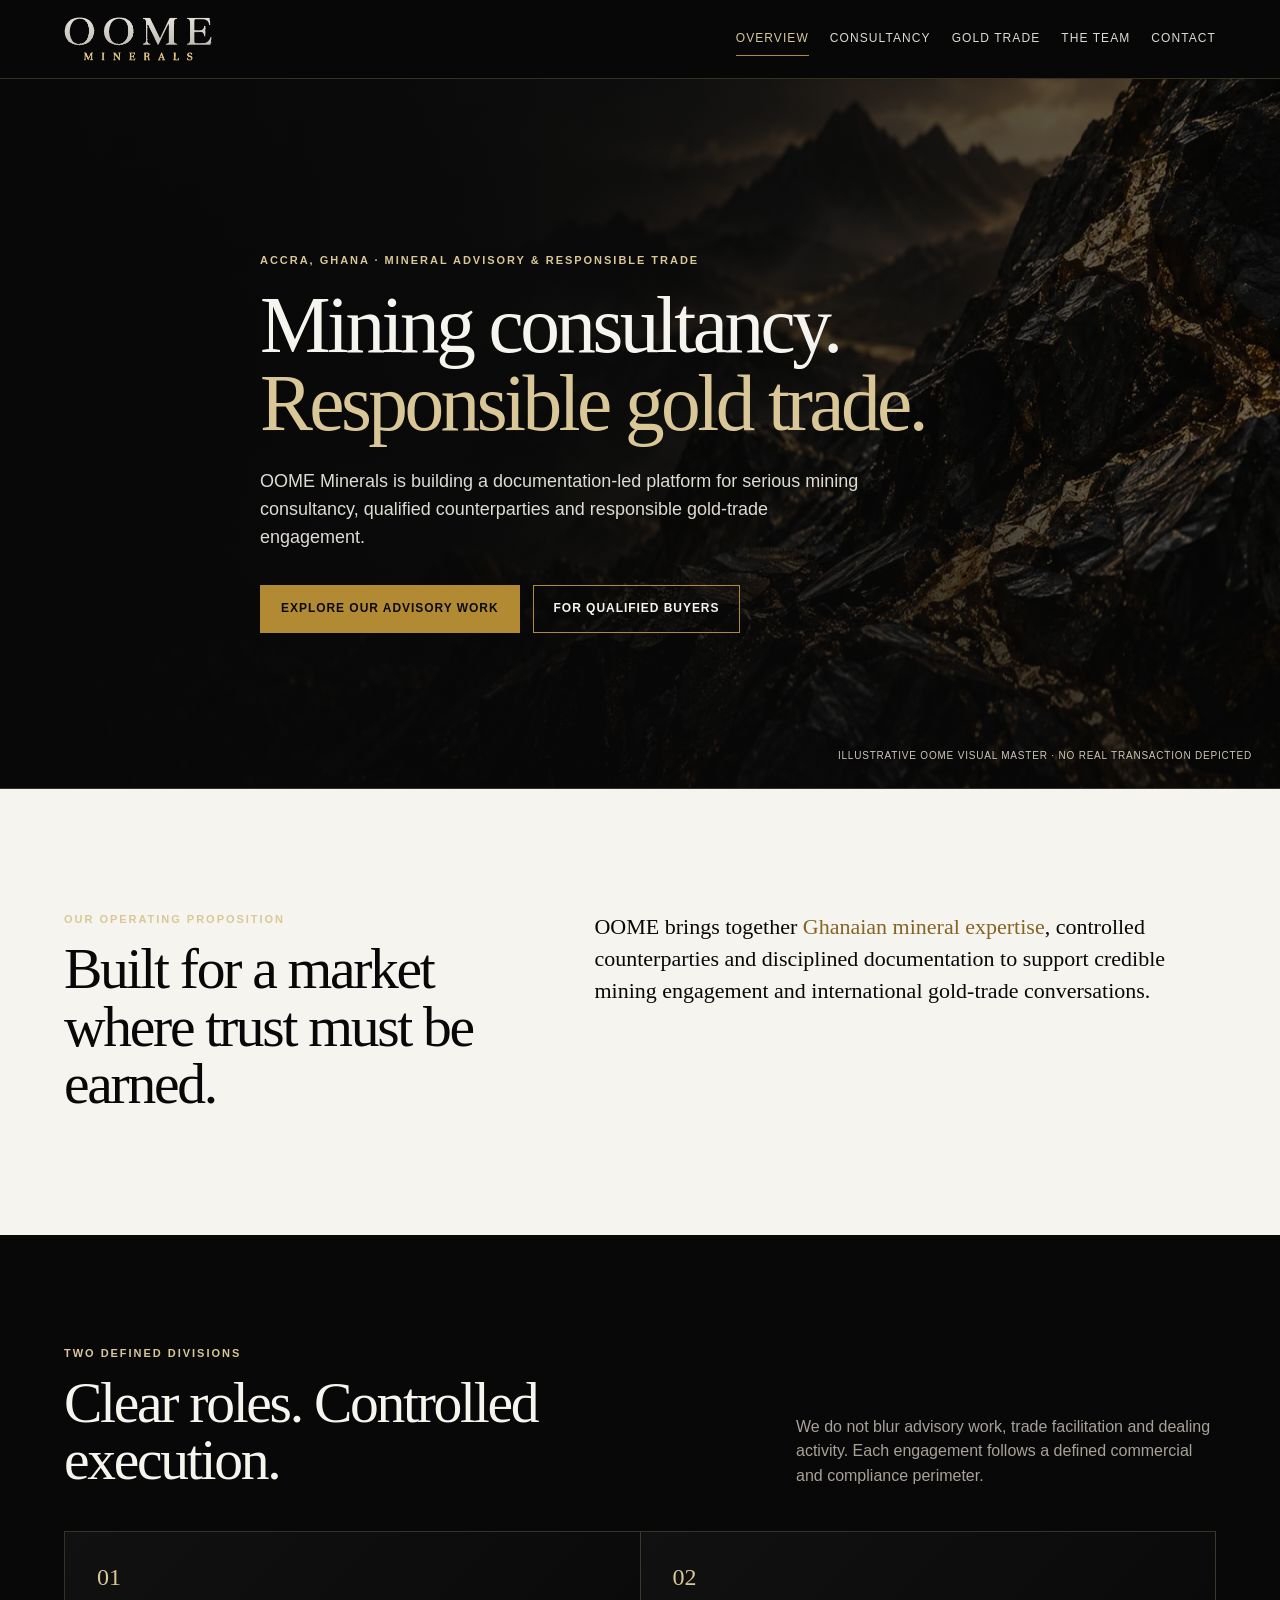
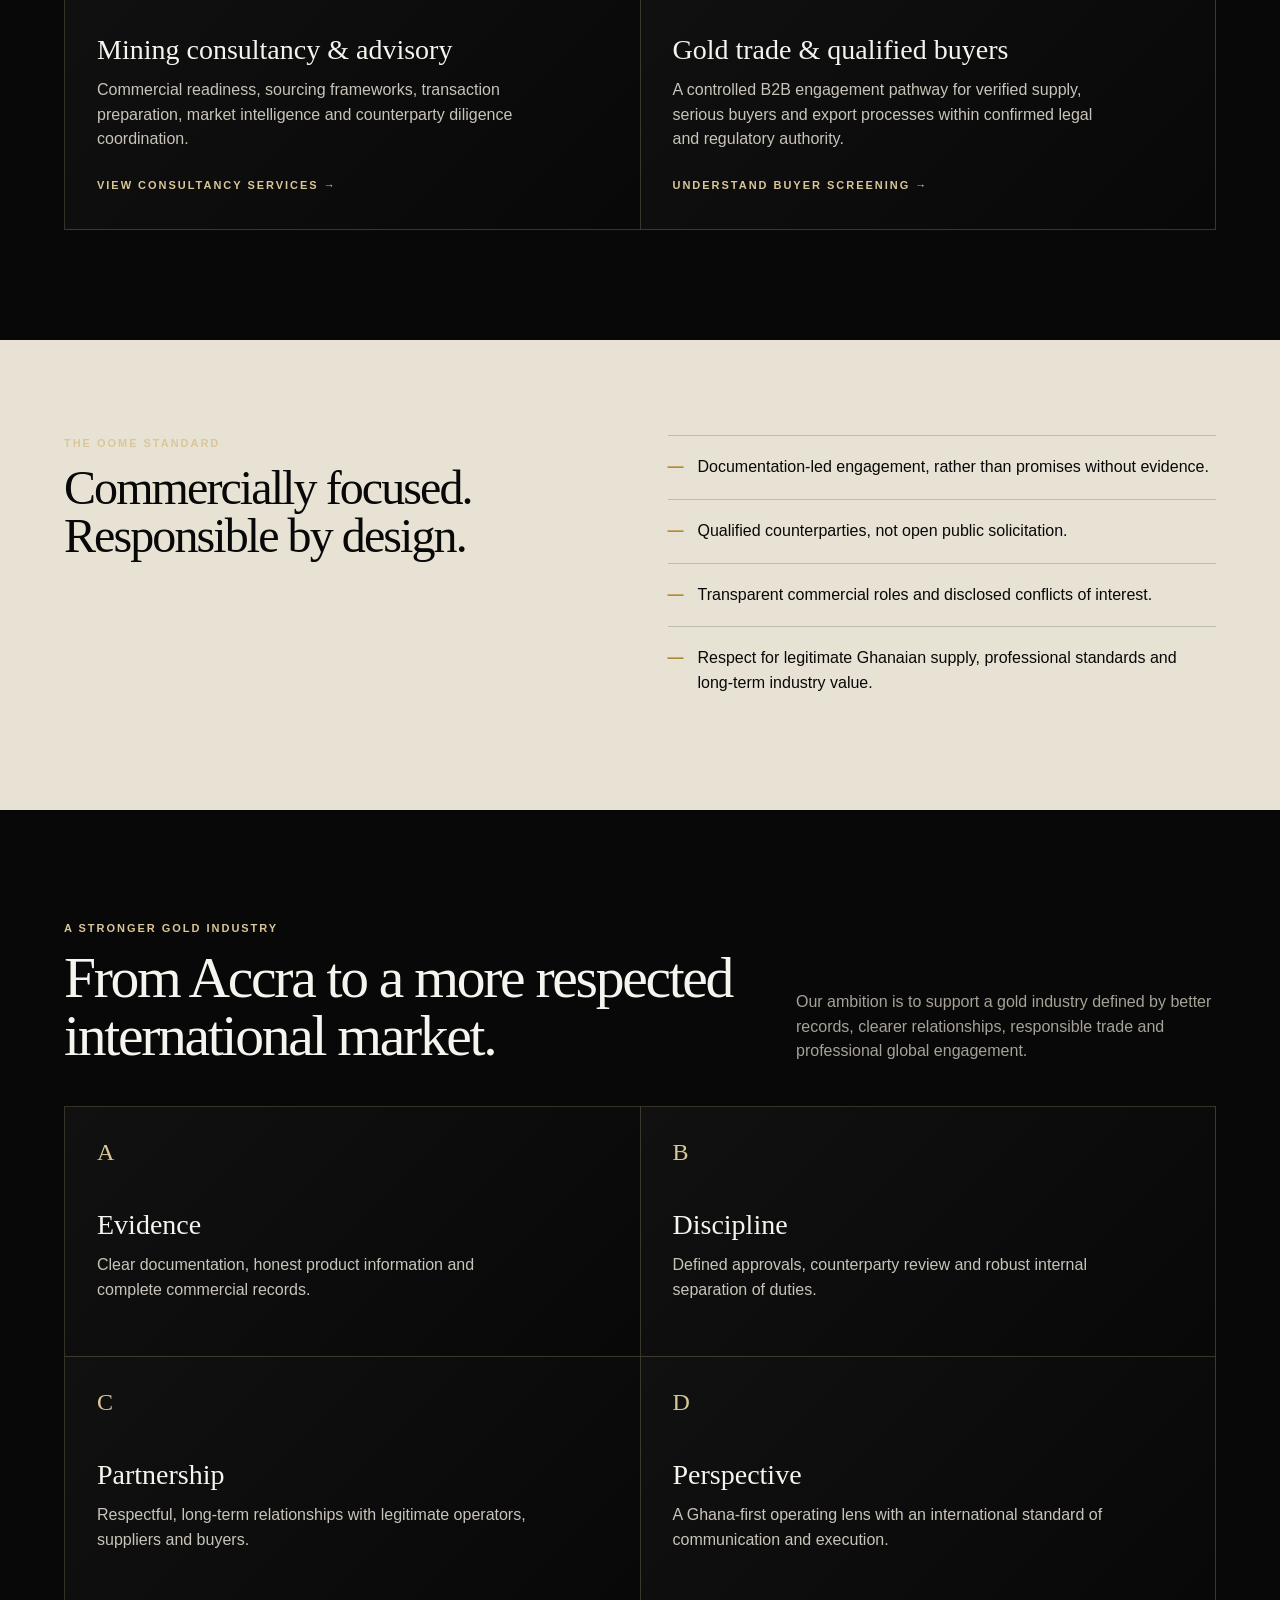
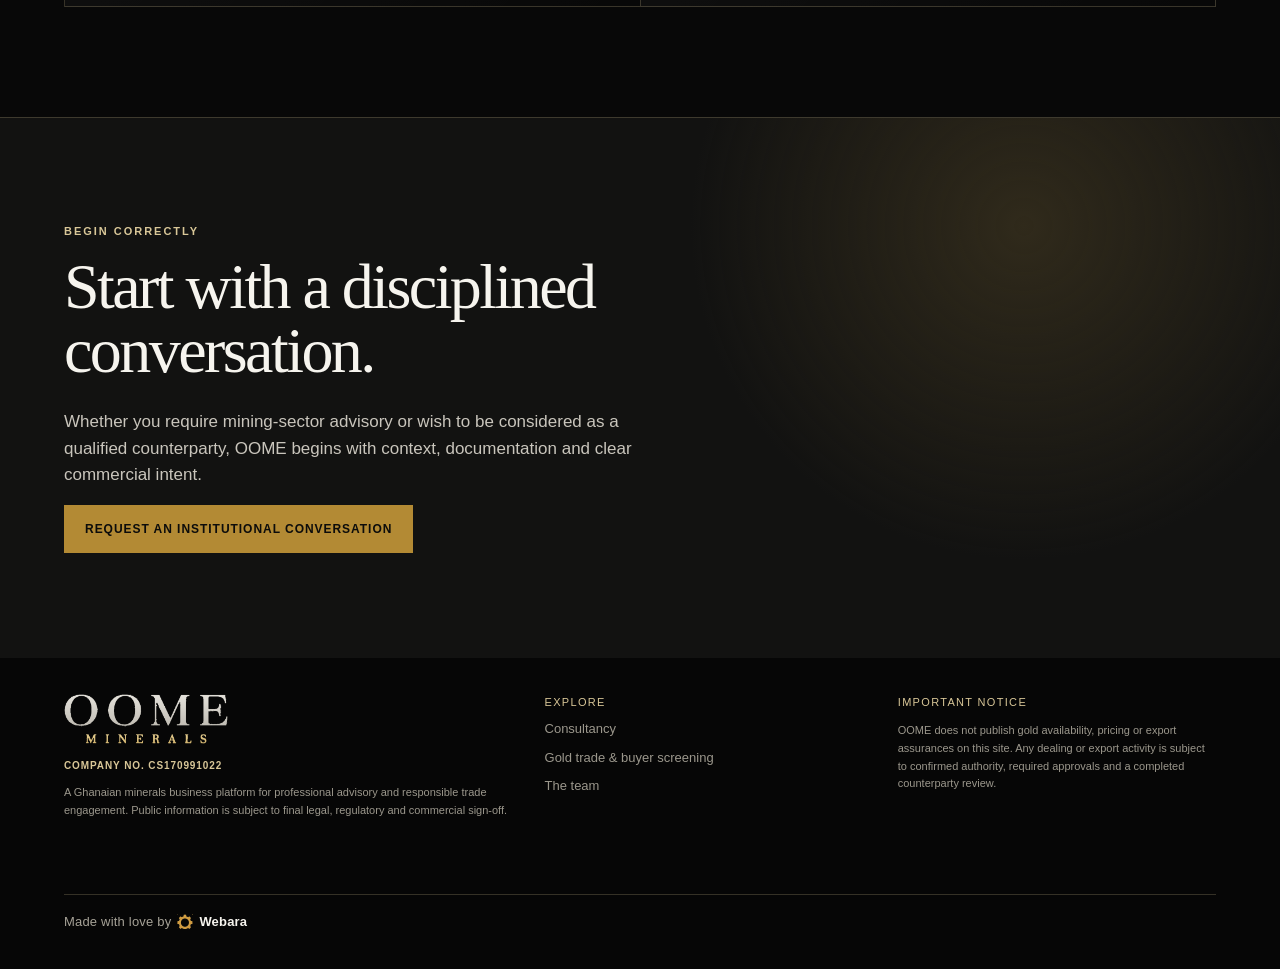
==== commit 105afd10: "fix: separate Webara footer credit" ====
--- a/index.html
+++ b/index.html
@@ -1 +1 @@
-<!doctype html><html lang="en"><head><meta charset="utf-8"><meta name="viewport" content="width=device-width,initial-scale=1"><meta name="theme-color" content="#080808"><link rel="preload" as="image" href="assets/oome-hero-mineral.avif" type="image/avif" fetchpriority="high"><title>OOME Minerals | Mining Consultancy & Responsible Gold Trade | Accra, Ghana</title><link rel="stylesheet" href="style.css?v=20260919-footer-company"><meta name="description" content="OOME Minerals is an Accra, Ghana-based mining consultancy and responsible gold-trade engagement platform for qualified counterparties."><meta name="robots" content="index,follow"><link rel="canonical" href="https://www.oomeminerals.com/"><meta property="og:type" content="website"><meta property="og:site_name" content="OOME Minerals"><meta property="og:title" content="OOME Minerals | Mining Consultancy & Responsible Gold Trade | Accra, Ghana"><meta property="og:description" content="OOME Minerals is an Accra, Ghana-based mining consultancy and responsible gold-trade engagement platform for qualified counterparties."><meta property="og:url" content="https://www.oomeminerals.com/"><meta property="og:image" content="https://www.oomeminerals.com/assets/oome-og-image.jpg"><meta property="og:image:width" content="1200"><meta property="og:image:height" content="630"><meta property="og:locale" content="en_GB"><meta name="twitter:card" content="summary_large_image"><meta name="twitter:title" content="OOME Minerals | Mining Consultancy & Responsible Gold Trade | Accra, Ghana"><meta name="twitter:description" content="OOME Minerals is an Accra, Ghana-based mining consultancy and responsible gold-trade engagement platform for qualified counterparties."><meta name="twitter:image" content="https://www.oomeminerals.com/assets/oome-og-image.jpg"><link rel="icon" type="image/png" href="assets/favicon-32.png?v=20260918-oomeicon"><link rel="apple-touch-icon" href="assets/apple-touch-icon.png"><link rel="manifest" href="site.webmanifest"><script type="application/ld+json">{"@context":"https://schema.org","@graph":[{"@type":"Organization","@id":"https://www.oomeminerals.com/#organization","name":"OOME Minerals","url":"https://www.oomeminerals.com/","logo":"https://www.oomeminerals.com/assets/oome-wordmark-landscape.png","description":"Accra, Ghana-based mining consultancy and responsible gold-trade engagement platform for qualified counterparties.","areaServed":{"@type":"Country","name":"Ghana"}},{"@type":"WebSite","@id":"https://www.oomeminerals.com/#website","url":"https://www.oomeminerals.com/","name":"OOME Minerals","publisher":{"@id":"https://www.oomeminerals.com/#organization"}}]}</script></head><body><header class="site-nav"><div class="nav-inner"><a class="brand" href="index.html" aria-label="OOME Minerals home"><img src="assets/oome-wordmark-header-clean.png" alt="OOME Minerals" width="1170" height="353"></a><button class="menu-button" aria-label="Open menu" aria-expanded="false">☰</button><nav class="nav-links"><a class="active" href="index.html">Overview</a><a href="consultancy.html">Consultancy</a><a href="gold-trade.html">Gold Trade</a><a href="team.html">The Team</a><a href="contact.html">Contact</a></nav></div></header><main><section class="hero"><video autoplay muted loop playsinline preload="none" width="1280" height="720" aria-hidden="true" poster="assets/oome-hero-mineral.avif"><source src="assets/oome-hero-visual.mp4" type="video/mp4"></video><div class="wrap hero-content"><div class="eyebrow">Accra, Ghana · Mineral advisory & responsible trade</div><h1>Mining consultancy.<br><em>Responsible gold trade.</em></h1><p class="lede">OOME Minerals is building a documentation-led platform for serious mining consultancy, qualified counterparties and responsible gold-trade engagement.</p><div class="actions"><a class="button primary" href="consultancy.html">Explore our advisory work</a><a class="button" href="gold-trade.html">For qualified buyers</a></div></div><div class="hero-note">Illustrative OOME visual master · no real transaction depicted</div></section><section class="statement"><div class="wrap statement-grid"><div><div class="eyebrow">Our operating proposition</div><h2>Built for a market where trust must be earned.</h2></div><p>OOME brings together <strong>Ghanaian mineral expertise</strong>, controlled counterparties and disciplined documentation to support credible mining engagement and international gold-trade conversations.</p></div></section><section class="capabilities"><div class="wrap"><div class="section-head"><div><div class="eyebrow">Two defined divisions</div><h2 class="section-title">Clear roles. Controlled execution.</h2></div><p>We do not blur advisory work, trade facilitation and dealing activity. Each engagement follows a defined commercial and compliance perimeter.</p></div><div class="cards"><article class="card"><div class="num">01</div><h3>Mining consultancy & advisory</h3><p>Commercial readiness, sourcing frameworks, transaction preparation, market intelligence and counterparty diligence coordination.</p><p style="margin-top:20px"><a class="eyebrow" href="consultancy.html">View consultancy services →</a></p></article><article class="card"><div class="num">02</div><h3>Gold trade & qualified buyers</h3><p>A controlled B2B engagement pathway for verified supply, serious buyers and export processes within confirmed legal and regulatory authority.</p><p style="margin-top:20px"><a class="eyebrow" href="gold-trade.html">Understand buyer screening →</a></p></article></div></div></section><section class="band"><div class="wrap band-grid"><div><div class="eyebrow">The OOME standard</div><h2>Commercially focused. Responsible by design.</h2></div><ul class="list"><li>Documentation-led engagement, rather than promises without evidence.</li><li>Qualified counterparties, not open public solicitation.</li><li>Transparent commercial roles and disclosed conflicts of interest.</li><li>Respect for legitimate Ghanaian supply, professional standards and long-term industry value.</li></ul></div></section><section class="principles"><div class="wrap"><div class="section-head"><div><div class="eyebrow">A stronger gold industry</div><h2 class="section-title">From Accra to a more respected international market.</h2></div><p>Our ambition is to support a gold industry defined by better records, clearer relationships, responsible trade and professional global engagement.</p></div><div class="cards"><article class="card"><div class="num">A</div><h3>Evidence</h3><p>Clear documentation, honest product information and complete commercial records.</p></article><article class="card"><div class="num">B</div><h3>Discipline</h3><p>Defined approvals, counterparty review and robust internal separation of duties.</p></article><article class="card"><div class="num">C</div><h3>Partnership</h3><p>Respectful, long-term relationships with legitimate operators, suppliers and buyers.</p></article><article class="card"><div class="num">D</div><h3>Perspective</h3><p>A Ghana-first operating lens with an international standard of communication and execution.</p></article></div></div></section><section class="cta"><div class="wrap"><div class="eyebrow">Begin correctly</div><h2>Start with a disciplined conversation.</h2><p>Whether you require mining-sector advisory or wish to be considered as a qualified counterparty, OOME begins with context, documentation and clear commercial intent.</p><div class="actions"><a class="button primary" href="contact.html">Request an institutional conversation</a></div></div></section></main><footer class="site-footer"><div class="wrap footer-grid"><div><img class="footer-logo" src="assets/oome-wordmark-header-clean.png" alt="OOME Minerals" width="1170" height="353" loading="lazy" decoding="async"><a class="webara-credit" href="https://www.webarastudio.com/" target="_blank" rel="noopener noreferrer" aria-label="Made with love by Webara Studio"><span>Made with love by</span><img src="assets/webara-studio-mark.png" alt="" width="16" height="16"><strong>Webara</strong></a><p class="company-number">Company No. CS170991022</p><p class="legal">A Ghanaian minerals business platform for professional advisory and responsible trade engagement. Public information is subject to final legal, regulatory and commercial sign-off.</p></div><div><div class="footer-title">Explore</div><a href="consultancy.html">Consultancy</a><a href="gold-trade.html">Gold trade & buyer screening</a><a href="team.html">The team</a></div><div><div class="footer-title">Important notice</div><p class="legal">OOME does not publish gold availability, pricing or export assurances on this site. Any dealing or export activity is subject to confirmed authority, required approvals and a completed counterparty review.</p></div></div></footer><script src="script.js?v=20260919-secondary-heroes"></script></body></html>+<!doctype html><html lang="en"><head><meta charset="utf-8"><meta name="viewport" content="width=device-width,initial-scale=1"><meta name="theme-color" content="#080808"><link rel="preload" as="image" href="assets/oome-hero-mineral.avif" type="image/avif" fetchpriority="high"><title>OOME Minerals | Mining Consultancy & Responsible Gold Trade | Accra, Ghana</title><link rel="stylesheet" href="style.css?v=20260919-footer-credit-placement"><meta name="description" content="OOME Minerals is an Accra, Ghana-based mining consultancy and responsible gold-trade engagement platform for qualified counterparties."><meta name="robots" content="index,follow"><link rel="canonical" href="https://www.oomeminerals.com/"><meta property="og:type" content="website"><meta property="og:site_name" content="OOME Minerals"><meta property="og:title" content="OOME Minerals | Mining Consultancy & Responsible Gold Trade | Accra, Ghana"><meta property="og:description" content="OOME Minerals is an Accra, Ghana-based mining consultancy and responsible gold-trade engagement platform for qualified counterparties."><meta property="og:url" content="https://www.oomeminerals.com/"><meta property="og:image" content="https://www.oomeminerals.com/assets/oome-og-image.jpg"><meta property="og:image:width" content="1200"><meta property="og:image:height" content="630"><meta property="og:locale" content="en_GB"><meta name="twitter:card" content="summary_large_image"><meta name="twitter:title" content="OOME Minerals | Mining Consultancy & Responsible Gold Trade | Accra, Ghana"><meta name="twitter:description" content="OOME Minerals is an Accra, Ghana-based mining consultancy and responsible gold-trade engagement platform for qualified counterparties."><meta name="twitter:image" content="https://www.oomeminerals.com/assets/oome-og-image.jpg"><link rel="icon" type="image/png" href="assets/favicon-32.png?v=20260918-oomeicon"><link rel="apple-touch-icon" href="assets/apple-touch-icon.png"><link rel="manifest" href="site.webmanifest"><script type="application/ld+json">{"@context":"https://schema.org","@graph":[{"@type":"Organization","@id":"https://www.oomeminerals.com/#organization","name":"OOME Minerals","url":"https://www.oomeminerals.com/","logo":"https://www.oomeminerals.com/assets/oome-wordmark-landscape.png","description":"Accra, Ghana-based mining consultancy and responsible gold-trade engagement platform for qualified counterparties.","areaServed":{"@type":"Country","name":"Ghana"}},{"@type":"WebSite","@id":"https://www.oomeminerals.com/#website","url":"https://www.oomeminerals.com/","name":"OOME Minerals","publisher":{"@id":"https://www.oomeminerals.com/#organization"}}]}</script></head><body><header class="site-nav"><div class="nav-inner"><a class="brand" href="index.html" aria-label="OOME Minerals home"><img src="assets/oome-wordmark-header-clean.png" alt="OOME Minerals" width="1170" height="353"></a><button class="menu-button" aria-label="Open menu" aria-expanded="false">☰</button><nav class="nav-links"><a class="active" href="index.html">Overview</a><a href="consultancy.html">Consultancy</a><a href="gold-trade.html">Gold Trade</a><a href="team.html">The Team</a><a href="contact.html">Contact</a></nav></div></header><main><section class="hero"><video autoplay muted loop playsinline preload="none" width="1280" height="720" aria-hidden="true" poster="assets/oome-hero-mineral.avif"><source src="assets/oome-hero-visual.mp4" type="video/mp4"></video><div class="wrap hero-content"><div class="eyebrow">Accra, Ghana · Mineral advisory & responsible trade</div><h1>Mining consultancy.<br><em>Responsible gold trade.</em></h1><p class="lede">OOME Minerals is building a documentation-led platform for serious mining consultancy, qualified counterparties and responsible gold-trade engagement.</p><div class="actions"><a class="button primary" href="consultancy.html">Explore our advisory work</a><a class="button" href="gold-trade.html">For qualified buyers</a></div></div><div class="hero-note">Illustrative OOME visual master · no real transaction depicted</div></section><section class="statement"><div class="wrap statement-grid"><div><div class="eyebrow">Our operating proposition</div><h2>Built for a market where trust must be earned.</h2></div><p>OOME brings together <strong>Ghanaian mineral expertise</strong>, controlled counterparties and disciplined documentation to support credible mining engagement and international gold-trade conversations.</p></div></section><section class="capabilities"><div class="wrap"><div class="section-head"><div><div class="eyebrow">Two defined divisions</div><h2 class="section-title">Clear roles. Controlled execution.</h2></div><p>We do not blur advisory work, trade facilitation and dealing activity. Each engagement follows a defined commercial and compliance perimeter.</p></div><div class="cards"><article class="card"><div class="num">01</div><h3>Mining consultancy & advisory</h3><p>Commercial readiness, sourcing frameworks, transaction preparation, market intelligence and counterparty diligence coordination.</p><p style="margin-top:20px"><a class="eyebrow" href="consultancy.html">View consultancy services →</a></p></article><article class="card"><div class="num">02</div><h3>Gold trade & qualified buyers</h3><p>A controlled B2B engagement pathway for verified supply, serious buyers and export processes within confirmed legal and regulatory authority.</p><p style="margin-top:20px"><a class="eyebrow" href="gold-trade.html">Understand buyer screening →</a></p></article></div></div></section><section class="band"><div class="wrap band-grid"><div><div class="eyebrow">The OOME standard</div><h2>Commercially focused. Responsible by design.</h2></div><ul class="list"><li>Documentation-led engagement, rather than promises without evidence.</li><li>Qualified counterparties, not open public solicitation.</li><li>Transparent commercial roles and disclosed conflicts of interest.</li><li>Respect for legitimate Ghanaian supply, professional standards and long-term industry value.</li></ul></div></section><section class="principles"><div class="wrap"><div class="section-head"><div><div class="eyebrow">A stronger gold industry</div><h2 class="section-title">From Accra to a more respected international market.</h2></div><p>Our ambition is to support a gold industry defined by better records, clearer relationships, responsible trade and professional global engagement.</p></div><div class="cards"><article class="card"><div class="num">A</div><h3>Evidence</h3><p>Clear documentation, honest product information and complete commercial records.</p></article><article class="card"><div class="num">B</div><h3>Discipline</h3><p>Defined approvals, counterparty review and robust internal separation of duties.</p></article><article class="card"><div class="num">C</div><h3>Partnership</h3><p>Respectful, long-term relationships with legitimate operators, suppliers and buyers.</p></article><article class="card"><div class="num">D</div><h3>Perspective</h3><p>A Ghana-first operating lens with an international standard of communication and execution.</p></article></div></div></section><section class="cta"><div class="wrap"><div class="eyebrow">Begin correctly</div><h2>Start with a disciplined conversation.</h2><p>Whether you require mining-sector advisory or wish to be considered as a qualified counterparty, OOME begins with context, documentation and clear commercial intent.</p><div class="actions"><a class="button primary" href="contact.html">Request an institutional conversation</a></div></div></section></main><footer class="site-footer"><div class="wrap footer-grid"><div><img class="footer-logo" src="assets/oome-wordmark-header-clean.png" alt="OOME Minerals" width="1170" height="353" loading="lazy" decoding="async"><p class="company-number">Company No. CS170991022</p><p class="legal">A Ghanaian minerals business platform for professional advisory and responsible trade engagement. Public information is subject to final legal, regulatory and commercial sign-off.</p></div><div><div class="footer-title">Explore</div><a href="consultancy.html">Consultancy</a><a href="gold-trade.html">Gold trade & buyer screening</a><a href="team.html">The team</a></div><div><div class="footer-title">Important notice</div><p class="legal">OOME does not publish gold availability, pricing or export assurances on this site. Any dealing or export activity is subject to confirmed authority, required approvals and a completed counterparty review.</p></div><div class="footer-made"><a class="webara-credit" href="https://www.webarastudio.com/" target="_blank" rel="noopener noreferrer" aria-label="Made with love by Webara Studio"><span>Made with love by</span><img src="assets/webara-studio-mark.png" alt="" width="16" height="16"><strong>Webara</strong></a></div></div></footer><script src="script.js?v=20260919-secondary-heroes"></script></body></html>
--- a/style.css
+++ b/style.css
@@ -1,4 +1,4 @@
-:root{--ink:#080808;--coal:#121211;--panel:#191917;--paper:#f6f4ee;--gold:#b38a34;--gold-light:#d9c798;--muted:#a6a297;--line:rgba(217,199,152,.22);--max:1200px}*{box-sizing:border-box}html{scroll-behavior:smooth}body{margin:0;background:var(--ink);color:var(--paper);font-family:Arial,Helvetica,sans-serif;line-height:1.55}a{color:inherit;text-decoration:none}.site-nav{position:sticky;top:0;z-index:20;background:rgba(8,8,8,.84);backdrop-filter:blur(16px);border-bottom:1px solid var(--line)}.nav-inner{height:78px;max-width:var(--max);margin:auto;padding:0 24px;display:flex;justify-content:space-between;align-items:center;gap:24px}.brand{display:flex;align-items:center;min-width:150px}.brand img{width:148px;height:auto}.nav-links{display:flex;align-items:center;gap:21px;color:#dedbd3;font-size:12px;letter-spacing:.09em;text-transform:uppercase}.nav-links a{padding:7px 0;border-bottom:1px solid transparent}.nav-links a:hover,.nav-links a.active{color:var(--gold-light);border-color:var(--gold)}.menu-button{display:none;background:none;border:0;color:var(--paper);font-size:23px}.wrap{max-width:var(--max);margin:auto;padding:0 24px}.eyebrow{color:var(--gold-light);font-size:11px;letter-spacing:.18em;text-transform:uppercase;font-weight:bold}.hero{min-height:710px;position:relative;display:flex;align-items:end;overflow:hidden;border-bottom:1px solid var(--line)}.hero video{position:absolute;inset:0;width:100%;height:100%;object-fit:cover;opacity:.64}.hero:after{content:"";position:absolute;inset:0;background:linear-gradient(90deg,rgba(8,8,8,.94) 0%,rgba(8,8,8,.70) 43%,rgba(8,8,8,.16) 100%),linear-gradient(0deg,rgba(8,8,8,.85),transparent 55%)}.hero-content{position:relative;z-index:1;width:min(760px,100%);padding:110px 0 92px}.hero h1,.page-hero h1{font-family:Georgia,'Times New Roman',serif;font-size:clamp(46px,6.2vw,88px);font-weight:400;line-height:.98;letter-spacing:-.045em;margin:18px 0 25px}.hero h1 em{font-style:normal;color:var(--gold-light)}.lede{max-width:610px;font-size:18px;color:#dedbd4;margin:0 0 33px}.actions{display:flex;gap:13px;flex-wrap:wrap}.button{display:inline-flex;align-items:center;justify-content:center;min-height:48px;padding:0 20px;border:1px solid var(--gold);font-size:12px;font-weight:bold;letter-spacing:.08em;text-transform:uppercase;transition:.2s}.button.primary{background:var(--gold);color:#0c0c0b}.button:hover{transform:translateY(-2px);background:var(--gold-light);color:#111}.hero-note{position:absolute;z-index:2;right:28px;bottom:25px;color:#ccc6b7;font-size:10px;letter-spacing:.08em;text-transform:uppercase}.statement{padding:122px 0;background:var(--paper);color:var(--ink)}.statement-grid{display:grid;grid-template-columns:1fr 1.35fr;gap:70px}.statement h2,.section-title{font:400 clamp(36px,4.5vw,58px)/1 Georgia,serif;letter-spacing:-.04em;margin:12px 0 0}.statement p{font:400 22px/1.45 Georgia,serif;margin:0}.statement p strong{color:#846526;font-weight:400}.capabilities,.principles{padding:110px 0}.section-head{display:flex;justify-content:space-between;gap:40px;align-items:end;margin-bottom:42px}.section-head p{color:var(--muted);max-width:420px;margin:0}.cards{display:grid;grid-template-columns:repeat(2,1fr);border-top:1px solid var(--line);border-left:1px solid var(--line)}.card{min-height:250px;padding:32px;border-right:1px solid var(--line);border-bottom:1px solid var(--line);background:linear-gradient(135deg,rgba(255,255,255,.035),transparent)}.card .num{color:var(--gold-light);font:24px Georgia,serif}.card h3{font:400 28px/1.1 Georgia,serif;margin:44px 0 12px}.card p{color:#c8c4ba;margin:0;max-width:430px}.band{background:#e8e2d5;color:var(--ink);padding:95px 0}.band-grid{display:grid;grid-template-columns:1fr 1fr;gap:55px}.band h2{font:400 48px/1 Georgia,serif;letter-spacing:-.04em;margin:12px 0}.list{list-style:none;padding:0;margin:0}.list li{border-top:1px solid rgba(20,19,17,.18);padding:19px 0 19px 30px;position:relative}.list li:before{content:'—';position:absolute;left:0;color:var(--gold);font-weight:bold}.cta{padding:105px 0;border-top:1px solid var(--line);background:radial-gradient(circle at 80% 20%,#302a1b 0,transparent 30%),var(--coal)}.cta h2{font:400 clamp(42px,5vw,68px)/1 Georgia,serif;letter-spacing:-.04em;max-width:800px;margin:15px 0 26px}.cta p{color:#c9c5bc;max-width:600px;font-size:17px}.site-footer{padding:36px 0;background:#060606;color:#9b978c}.footer-grid{display:grid;grid-template-columns:1.4fr 1fr 1fr;gap:35px}.footer-logo{display:block;width:164px;height:auto;background:transparent;padding:0;margin-bottom:14px;object-fit:contain}.webara-credit{display:inline-flex!important;align-items:center;gap:6px;margin:0 0 13px!important;color:var(--muted);font-size:11px;line-height:1.2;letter-spacing:.015em;transition:color .2s ease}.webara-credit:hover,.webara-credit:focus-visible{color:var(--gold-light)}.webara-credit img{width:16px;height:16px;object-fit:contain;flex:none}.webara-credit strong{font-weight:600;color:var(--paper)}.footer-title{color:var(--gold-light);font-size:11px;letter-spacing:.12em;text-transform:uppercase}.footer-grid a{display:block;margin:8px 0;font-size:13px}.company-number{margin:0 0 8px;color:var(--gold-light);font-size:10px;font-weight:700;letter-spacing:.09em;text-transform:uppercase}.legal{font-size:11px;line-height:1.6;max-width:460px}.page-hero{padding:110px 0 80px;background:linear-gradient(125deg,#17140f,#080808 64%);border-bottom:1px solid var(--line)}.page-hero.has-video{position:relative;isolation:isolate;overflow:hidden;background:#0b0b0a}.page-hero.has-video video{position:absolute;inset:0;z-index:0;width:100%;height:100%;object-fit:cover;opacity:.55}.page-hero.has-video:before{content:"";position:absolute;inset:0;z-index:1;background:linear-gradient(90deg,rgba(8,8,8,.93) 0%,rgba(8,8,8,.72) 45%,rgba(8,8,8,.20) 100%),linear-gradient(0deg,rgba(8,8,8,.56),transparent 58%)}.page-hero.has-video .wrap{position:relative;z-index:2}.page-hero p{font:20px/1.5 Georgia,serif;color:#d2cec4;max-width:680px}.content{padding:95px 0;background:var(--paper);color:var(--ink)}.content.dark{background:var(--coal);color:var(--paper)}.columns{display:grid;grid-template-columns:1fr 1fr;gap:56px}.columns h2{font:400 39px/1.1 Georgia,serif;letter-spacing:-.035em;margin:8px 0 21px}.columns p{color:#57534b}.dark .columns p{color:#c7c3b9}.process{counter-reset:steps}.process-item{position:relative;padding:18px 0 24px 72px;border-top:1px solid rgba(20,20,20,.16);counter-increment:steps}.dark .process-item{border-color:var(--line)}.process-item:before{content:'0' counter(steps);position:absolute;left:0;top:14px;color:var(--gold);font:27px Georgia,serif}.process-item h3{font:400 24px Georgia,serif;margin:0 0 6px}.process-item p{margin:0}.notice{border-left:3px solid var(--gold);padding:18px 21px;background:rgba(179,138,52,.1);font-size:14px}.role{padding:26px 0;border-top:1px solid rgba(20,20,20,.16)}.role h3{font:400 27px Georgia,serif;margin:0 0 4px}.role p{margin:0}.form{display:grid;grid-template-columns:1fr 1fr;gap:17px}.field{display:flex;flex-direction:column;gap:7px}.field.full{grid-column:1/-1}.field label{font-size:11px;letter-spacing:.1em;text-transform:uppercase;color:#605b52}.field input,.field select,.field textarea{border:1px solid #cfc8ba;background:#fff;padding:13px;font:15px Arial;color:#201f1c;border-radius:0}.field textarea{min-height:150px}.form-status{display:none;padding:15px;background:#e9e2d3;border-left:3px solid var(--gold);font-size:14px}.form-status.show{display:block}@media (max-width:900px) and (min-width:761px){.columns{grid-template-columns:1fr;gap:38px}.form{max-width:650px}.columns>*{min-width:0}}@media(max-width:760px){.nav-inner{height:67px}.menu-button{display:block}.nav-links{display:none;position:absolute;top:67px;left:0;right:0;padding:16px 24px 24px;background:#0a0a0a;border-bottom:1px solid var(--line);flex-direction:column;align-items:flex-start}.nav-links.open{display:flex}.hero{min-height:670px}.hero-content{padding:100px 0 62px}.hero h1,.page-hero h1{font-size:50px}.hero-note{right:18px;bottom:15px;font-size:8px}.statement,.capabilities,.principles,.content{padding:72px 0}.statement-grid,.band-grid,.columns,.footer-grid{grid-template-columns:1fr;gap:30px}.statement p{font-size:20px}.section-head{display:block}.section-head p{margin-top:16px}.cards{grid-template-columns:1fr}.card{min-height:210px}.page-hero{padding:76px 0 57px}.page-hero p{font-size:18px}.form{grid-template-columns:1fr}.field.full{grid-column:auto}.footer-grid{gap:22px}.brand img{width:135px}.lede{font-size:16px}.cta h2{font-size:45px}}@media(prefers-reduced-motion:reduce){*{scroll-behavior:auto!important;transition:none!important}.hero video,.page-hero.has-video video{display:none}.hero{background:url('assets/oome-hero-mineral.avif') center/cover}.page-hero.hero-consultancy{background:linear-gradient(90deg,rgba(8,8,8,.93),rgba(8,8,8,.30)),image-set(url('assets/oome-hero-consultancy.avif') type('image/avif'),url('assets/oome-hero-consultancy.webp') type('image/webp')) center/cover}.page-hero.hero-gold-trade{background:linear-gradient(90deg,rgba(8,8,8,.93),rgba(8,8,8,.30)),image-set(url('assets/oome-hero-gold-trade.avif') type('image/avif'),url('assets/oome-hero-gold-trade.webp') type('image/webp')) center/cover}.page-hero.hero-team{background:linear-gradient(90deg,rgba(8,8,8,.93),rgba(8,8,8,.30)),image-set(url('assets/oome-hero-team.avif') type('image/avif'),url('assets/oome-hero-team.webp') type('image/webp')) center/cover}.page-hero.hero-contact{background:linear-gradient(90deg,rgba(8,8,8,.93),rgba(8,8,8,.30)),image-set(url('assets/oome-hero-contact.avif') type('image/avif'),url('assets/oome-hero-contact.webp') type('image/webp')) center/cover}}
+:root{--ink:#080808;--coal:#121211;--panel:#191917;--paper:#f6f4ee;--gold:#b38a34;--gold-light:#d9c798;--muted:#a6a297;--line:rgba(217,199,152,.22);--max:1200px}*{box-sizing:border-box}html{scroll-behavior:smooth}body{margin:0;background:var(--ink);color:var(--paper);font-family:Arial,Helvetica,sans-serif;line-height:1.55}a{color:inherit;text-decoration:none}.site-nav{position:sticky;top:0;z-index:20;background:rgba(8,8,8,.84);backdrop-filter:blur(16px);border-bottom:1px solid var(--line)}.nav-inner{height:78px;max-width:var(--max);margin:auto;padding:0 24px;display:flex;justify-content:space-between;align-items:center;gap:24px}.brand{display:flex;align-items:center;min-width:150px}.brand img{width:148px;height:auto}.nav-links{display:flex;align-items:center;gap:21px;color:#dedbd3;font-size:12px;letter-spacing:.09em;text-transform:uppercase}.nav-links a{padding:7px 0;border-bottom:1px solid transparent}.nav-links a:hover,.nav-links a.active{color:var(--gold-light);border-color:var(--gold)}.menu-button{display:none;background:none;border:0;color:var(--paper);font-size:23px}.wrap{max-width:var(--max);margin:auto;padding:0 24px}.eyebrow{color:var(--gold-light);font-size:11px;letter-spacing:.18em;text-transform:uppercase;font-weight:bold}.hero{min-height:710px;position:relative;display:flex;align-items:end;overflow:hidden;border-bottom:1px solid var(--line)}.hero video{position:absolute;inset:0;width:100%;height:100%;object-fit:cover;opacity:.64}.hero:after{content:"";position:absolute;inset:0;background:linear-gradient(90deg,rgba(8,8,8,.94) 0%,rgba(8,8,8,.70) 43%,rgba(8,8,8,.16) 100%),linear-gradient(0deg,rgba(8,8,8,.85),transparent 55%)}.hero-content{position:relative;z-index:1;width:min(760px,100%);padding:110px 0 92px}.hero h1,.page-hero h1{font-family:Georgia,'Times New Roman',serif;font-size:clamp(46px,6.2vw,88px);font-weight:400;line-height:.98;letter-spacing:-.045em;margin:18px 0 25px}.hero h1 em{font-style:normal;color:var(--gold-light)}.lede{max-width:610px;font-size:18px;color:#dedbd4;margin:0 0 33px}.actions{display:flex;gap:13px;flex-wrap:wrap}.button{display:inline-flex;align-items:center;justify-content:center;min-height:48px;padding:0 20px;border:1px solid var(--gold);font-size:12px;font-weight:bold;letter-spacing:.08em;text-transform:uppercase;transition:.2s}.button.primary{background:var(--gold);color:#0c0c0b}.button:hover{transform:translateY(-2px);background:var(--gold-light);color:#111}.hero-note{position:absolute;z-index:2;right:28px;bottom:25px;color:#ccc6b7;font-size:10px;letter-spacing:.08em;text-transform:uppercase}.statement{padding:122px 0;background:var(--paper);color:var(--ink)}.statement-grid{display:grid;grid-template-columns:1fr 1.35fr;gap:70px}.statement h2,.section-title{font:400 clamp(36px,4.5vw,58px)/1 Georgia,serif;letter-spacing:-.04em;margin:12px 0 0}.statement p{font:400 22px/1.45 Georgia,serif;margin:0}.statement p strong{color:#846526;font-weight:400}.capabilities,.principles{padding:110px 0}.section-head{display:flex;justify-content:space-between;gap:40px;align-items:end;margin-bottom:42px}.section-head p{color:var(--muted);max-width:420px;margin:0}.cards{display:grid;grid-template-columns:repeat(2,1fr);border-top:1px solid var(--line);border-left:1px solid var(--line)}.card{min-height:250px;padding:32px;border-right:1px solid var(--line);border-bottom:1px solid var(--line);background:linear-gradient(135deg,rgba(255,255,255,.035),transparent)}.card .num{color:var(--gold-light);font:24px Georgia,serif}.card h3{font:400 28px/1.1 Georgia,serif;margin:44px 0 12px}.card p{color:#c8c4ba;margin:0;max-width:430px}.band{background:#e8e2d5;color:var(--ink);padding:95px 0}.band-grid{display:grid;grid-template-columns:1fr 1fr;gap:55px}.band h2{font:400 48px/1 Georgia,serif;letter-spacing:-.04em;margin:12px 0}.list{list-style:none;padding:0;margin:0}.list li{border-top:1px solid rgba(20,19,17,.18);padding:19px 0 19px 30px;position:relative}.list li:before{content:'—';position:absolute;left:0;color:var(--gold);font-weight:bold}.cta{padding:105px 0;border-top:1px solid var(--line);background:radial-gradient(circle at 80% 20%,#302a1b 0,transparent 30%),var(--coal)}.cta h2{font:400 clamp(42px,5vw,68px)/1 Georgia,serif;letter-spacing:-.04em;max-width:800px;margin:15px 0 26px}.cta p{color:#c9c5bc;max-width:600px;font-size:17px}.site-footer{padding:36px 0;background:#060606;color:#9b978c}.footer-grid{display:grid;grid-template-columns:1.4fr 1fr 1fr;gap:35px}.footer-logo{display:block;width:164px;height:auto;background:transparent;padding:0;margin-bottom:14px;object-fit:contain}.webara-credit{display:inline-flex!important;align-items:center;gap:6px;margin:0 0 13px!important;color:var(--muted);font-size:11px;line-height:1.2;letter-spacing:.015em;transition:color .2s ease}.webara-credit:hover,.webara-credit:focus-visible{color:var(--gold-light)}.webara-credit img{width:16px;height:16px;object-fit:contain;flex:none}.webara-credit strong{font-weight:600;color:var(--paper)}.footer-made{grid-column:1/-1;border-top:1px solid var(--line);margin-top:28px;padding-top:14px}.footer-made .webara-credit{margin:0!important}.footer-title{color:var(--gold-light);font-size:11px;letter-spacing:.12em;text-transform:uppercase}.footer-grid a{display:block;margin:8px 0;font-size:13px}.company-number{margin:0 0 8px;color:var(--gold-light);font-size:10px;font-weight:700;letter-spacing:.09em;text-transform:uppercase}.legal{font-size:11px;line-height:1.6;max-width:460px}.page-hero{padding:110px 0 80px;background:linear-gradient(125deg,#17140f,#080808 64%);border-bottom:1px solid var(--line)}.page-hero.has-video{position:relative;isolation:isolate;overflow:hidden;background:#0b0b0a}.page-hero.has-video video{position:absolute;inset:0;z-index:0;width:100%;height:100%;object-fit:cover;opacity:.55}.page-hero.has-video:before{content:"";position:absolute;inset:0;z-index:1;background:linear-gradient(90deg,rgba(8,8,8,.93) 0%,rgba(8,8,8,.72) 45%,rgba(8,8,8,.20) 100%),linear-gradient(0deg,rgba(8,8,8,.56),transparent 58%)}.page-hero.has-video .wrap{position:relative;z-index:2}.page-hero p{font:20px/1.5 Georgia,serif;color:#d2cec4;max-width:680px}.content{padding:95px 0;background:var(--paper);color:var(--ink)}.content.dark{background:var(--coal);color:var(--paper)}.columns{display:grid;grid-template-columns:1fr 1fr;gap:56px}.columns h2{font:400 39px/1.1 Georgia,serif;letter-spacing:-.035em;margin:8px 0 21px}.columns p{color:#57534b}.dark .columns p{color:#c7c3b9}.process{counter-reset:steps}.process-item{position:relative;padding:18px 0 24px 72px;border-top:1px solid rgba(20,20,20,.16);counter-increment:steps}.dark .process-item{border-color:var(--line)}.process-item:before{content:'0' counter(steps);position:absolute;left:0;top:14px;color:var(--gold);font:27px Georgia,serif}.process-item h3{font:400 24px Georgia,serif;margin:0 0 6px}.process-item p{margin:0}.notice{border-left:3px solid var(--gold);padding:18px 21px;background:rgba(179,138,52,.1);font-size:14px}.role{padding:26px 0;border-top:1px solid rgba(20,20,20,.16)}.role h3{font:400 27px Georgia,serif;margin:0 0 4px}.role p{margin:0}.form{display:grid;grid-template-columns:1fr 1fr;gap:17px}.field{display:flex;flex-direction:column;gap:7px}.field.full{grid-column:1/-1}.field label{font-size:11px;letter-spacing:.1em;text-transform:uppercase;color:#605b52}.field input,.field select,.field textarea{border:1px solid #cfc8ba;background:#fff;padding:13px;font:15px Arial;color:#201f1c;border-radius:0}.field textarea{min-height:150px}.form-status{display:none;padding:15px;background:#e9e2d3;border-left:3px solid var(--gold);font-size:14px}.form-status.show{display:block}@media (max-width:900px) and (min-width:761px){.columns{grid-template-columns:1fr;gap:38px}.form{max-width:650px}.columns>*{min-width:0}}@media(max-width:760px){.nav-inner{height:67px}.menu-button{display:block}.nav-links{display:none;position:absolute;top:67px;left:0;right:0;padding:16px 24px 24px;background:#0a0a0a;border-bottom:1px solid var(--line);flex-direction:column;align-items:flex-start}.nav-links.open{display:flex}.hero{min-height:670px}.hero-content{padding:100px 0 62px}.hero h1,.page-hero h1{font-size:50px}.hero-note{right:18px;bottom:15px;font-size:8px}.statement,.capabilities,.principles,.content{padding:72px 0}.statement-grid,.band-grid,.columns,.footer-grid{grid-template-columns:1fr;gap:30px}.statement p{font-size:20px}.section-head{display:block}.section-head p{margin-top:16px}.cards{grid-template-columns:1fr}.card{min-height:210px}.page-hero{padding:76px 0 57px}.page-hero p{font-size:18px}.form{grid-template-columns:1fr}.field.full{grid-column:auto}.footer-grid{gap:22px}.brand img{width:135px}.lede{font-size:16px}.cta h2{font-size:45px}}@media(prefers-reduced-motion:reduce){*{scroll-behavior:auto!important;transition:none!important}.hero video,.page-hero.has-video video{display:none}.hero{background:url('assets/oome-hero-mineral.avif') center/cover}.page-hero.hero-consultancy{background:linear-gradient(90deg,rgba(8,8,8,.93),rgba(8,8,8,.30)),image-set(url('assets/oome-hero-consultancy.avif') type('image/avif'),url('assets/oome-hero-consultancy.webp') type('image/webp')) center/cover}.page-hero.hero-gold-trade{background:linear-gradient(90deg,rgba(8,8,8,.93),rgba(8,8,8,.30)),image-set(url('assets/oome-hero-gold-trade.avif') type('image/avif'),url('assets/oome-hero-gold-trade.webp') type('image/webp')) center/cover}.page-hero.hero-team{background:linear-gradient(90deg,rgba(8,8,8,.93),rgba(8,8,8,.30)),image-set(url('assets/oome-hero-team.avif') type('image/avif'),url('assets/oome-hero-team.webp') type('image/webp')) center/cover}.page-hero.hero-contact{background:linear-gradient(90deg,rgba(8,8,8,.93),rgba(8,8,8,.30)),image-set(url('assets/oome-hero-contact.avif') type('image/avif'),url('assets/oome-hero-contact.webp') type('image/webp')) center/cover}}
 
 /* One-time entrance — deliberately brief and decorative. */
 body.intro-active{overflow:hidden}.oome-intro{position:fixed;inset:0;z-index:100;display:grid;place-items:center;overflow:hidden;background:#070707;color:var(--paper);isolation:isolate}.oome-intro:before{content:"";position:absolute;inset:-30%;z-index:-2;background:radial-gradient(circle at 50% 50%,rgba(179,138,52,.22),transparent 17%),radial-gradient(circle at 62% 43%,rgba(217,199,152,.10),transparent 7%);animation:oome-intro-bloom 1.9s cubic-bezier(.2,.7,.2,1) both}.oome-intro:after{content:"";position:absolute;inset:0;z-index:-1;opacity:.45;background:linear-gradient(115deg,transparent 44%,rgba(217,199,152,.16) 50%,transparent 56%);transform:translateX(-120%);animation:oome-intro-flash 1.3s cubic-bezier(.16,.78,.25,1) .18s both}.oome-intro__halo{position:absolute;width:min(76vw,900px);aspect-ratio:1;border:1px solid rgba(217,199,152,.22);border-radius:50%;box-shadow:0 0 0 24px rgba(217,199,152,.025),0 0 100px rgba(179,138,52,.1);transform:scale(.78);opacity:0;animation:oome-intro-orbit 1.1s cubic-bezier(.2,.8,.2,1) .12s forwards}.oome-intro__brand{position:relative;width:min(77vw,500px);text-align:center;opacity:0;transform:translateY(14px);animation:oome-intro-brand .75s cubic-bezier(.16,.8,.24,1) .33s forwards}.oome-intro__brand img{width:100%;height:auto;filter:drop-shadow(0 10px 24px rgba(0,0,0,.35))}.oome-intro__brand span{display:block;width:0;height:1px;margin:18px auto 14px;background:var(--gold-light);animation:oome-intro-rule .62s ease .72s forwards}.oome-intro__brand p{margin:0;color:rgba(246,244,238,.75);font-size:10px;font-weight:700;letter-spacing:.18em;text-transform:uppercase;opacity:0;animation:oome-fade .5s ease .98s forwards}.oome-intro.is-exiting{animation:oome-intro-out .68s cubic-bezier(.55,0,1,.45) forwards;pointer-events:none}@keyframes oome-intro-bloom{0%{transform:scale(.7);opacity:0}100%{transform:scale(1);opacity:1}}@keyframes oome-intro-flash{0%{transform:translateX(-120%)}100%{transform:translateX(120%)}}@keyframes oome-intro-orbit{to{transform:scale(1);opacity:1}}@keyframes oome-intro-brand{to{opacity:1;transform:translateY(0)}}@keyframes oome-intro-rule{to{width:74%}}@keyframes oome-intro-out{to{opacity:0;visibility:hidden}}@media(max-width:760px){.oome-intro__brand{width:min(82vw,400px)}.oome-intro__brand p{font-size:8px;letter-spacing:.14em}}@media(prefers-reduced-motion:reduce){.oome-intro{display:none!important}}
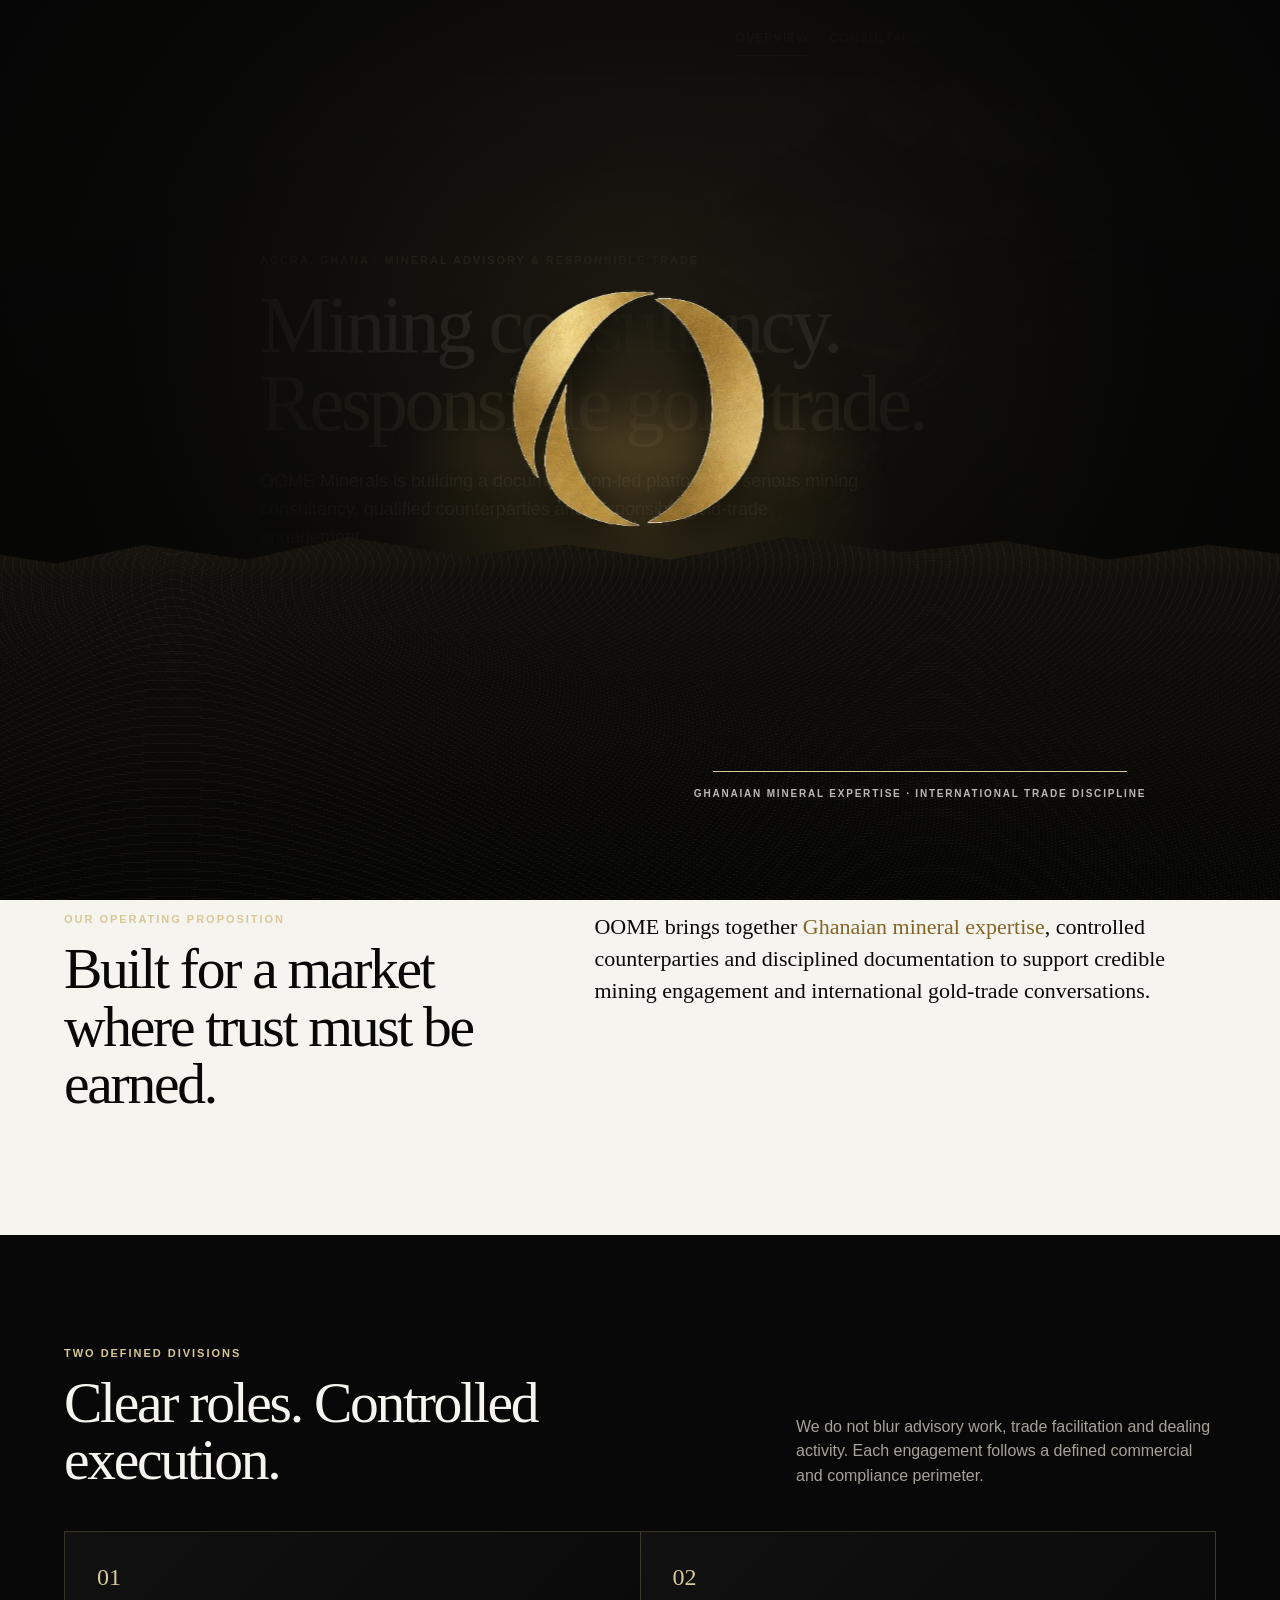
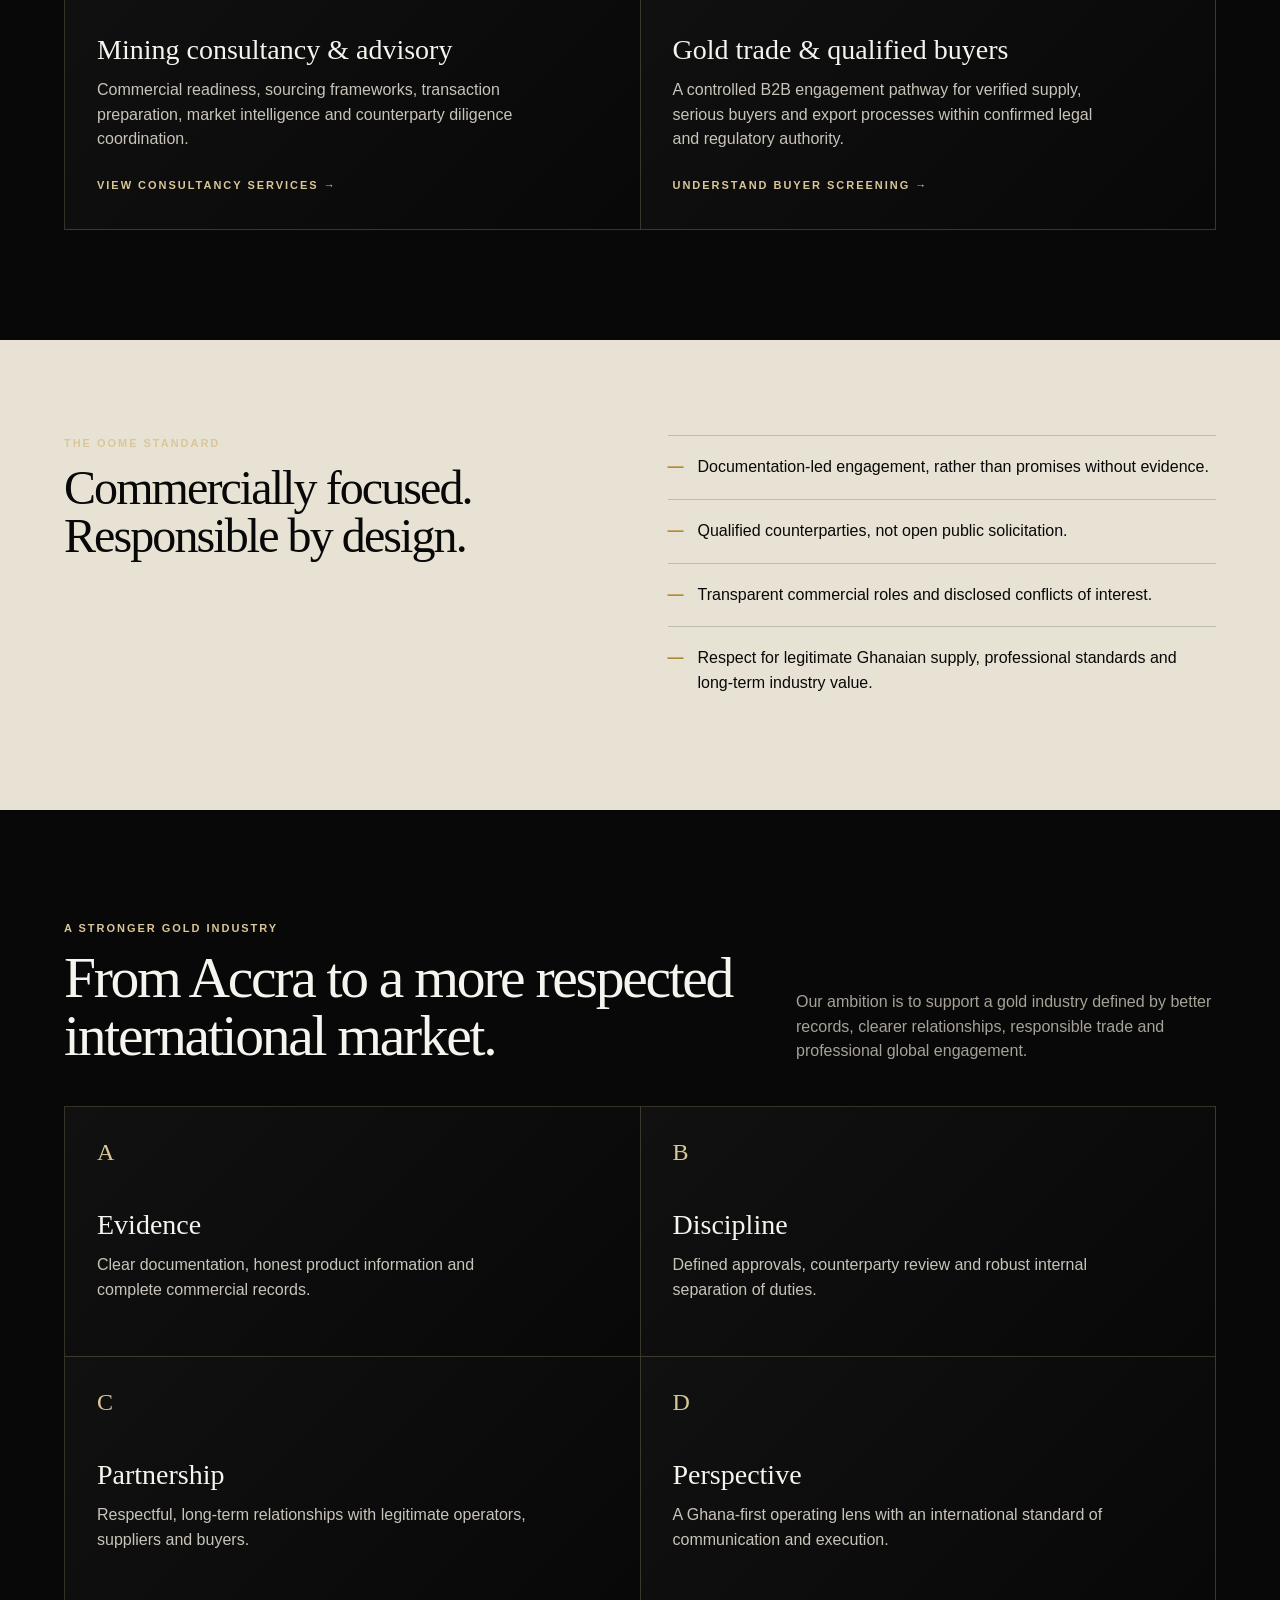
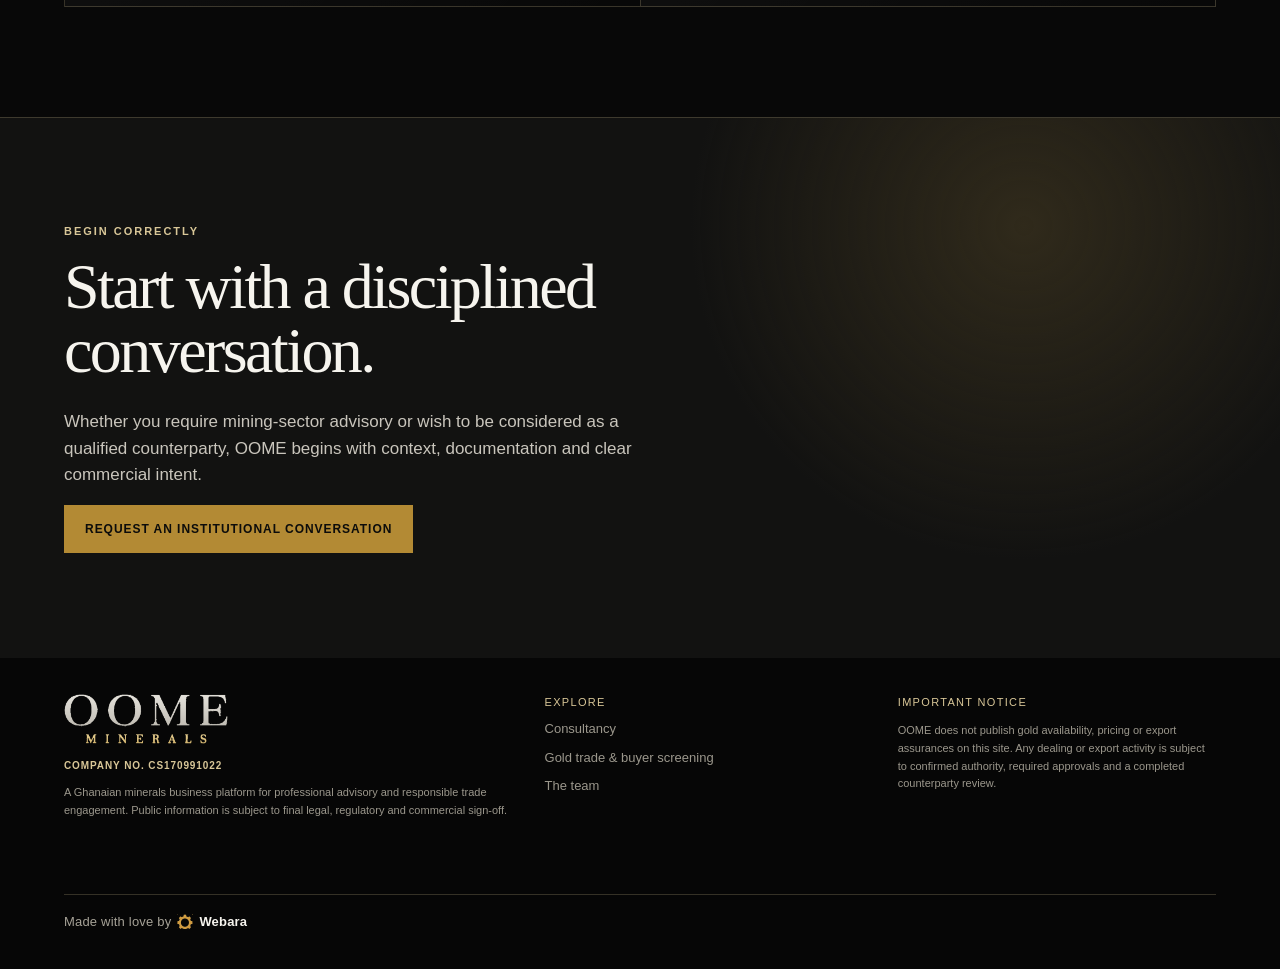
==== commit 146d9eb6: "feat: animate OOME emblem emerging from soil" ====
--- a/index.html
+++ b/index.html
@@ -1 +1 @@
-<!doctype html><html lang="en"><head><meta charset="utf-8"><meta name="viewport" content="width=device-width,initial-scale=1"><meta name="theme-color" content="#080808"><link rel="preload" as="image" href="assets/oome-hero-mineral.avif" type="image/avif" fetchpriority="high"><title>OOME Minerals | Mining Consultancy & Responsible Gold Trade | Accra, Ghana</title><link rel="stylesheet" href="style.css?v=20260919-footer-credit-placement"><meta name="description" content="OOME Minerals is an Accra, Ghana-based mining consultancy and responsible gold-trade engagement platform for qualified counterparties."><meta name="robots" content="index,follow"><link rel="canonical" href="https://www.oomeminerals.com/"><meta property="og:type" content="website"><meta property="og:site_name" content="OOME Minerals"><meta property="og:title" content="OOME Minerals | Mining Consultancy & Responsible Gold Trade | Accra, Ghana"><meta property="og:description" content="OOME Minerals is an Accra, Ghana-based mining consultancy and responsible gold-trade engagement platform for qualified counterparties."><meta property="og:url" content="https://www.oomeminerals.com/"><meta property="og:image" content="https://www.oomeminerals.com/assets/oome-og-image.jpg"><meta property="og:image:width" content="1200"><meta property="og:image:height" content="630"><meta property="og:locale" content="en_GB"><meta name="twitter:card" content="summary_large_image"><meta name="twitter:title" content="OOME Minerals | Mining Consultancy & Responsible Gold Trade | Accra, Ghana"><meta name="twitter:description" content="OOME Minerals is an Accra, Ghana-based mining consultancy and responsible gold-trade engagement platform for qualified counterparties."><meta name="twitter:image" content="https://www.oomeminerals.com/assets/oome-og-image.jpg"><link rel="icon" type="image/png" href="assets/favicon-32.png?v=20260918-oomeicon"><link rel="apple-touch-icon" href="assets/apple-touch-icon.png"><link rel="manifest" href="site.webmanifest"><script type="application/ld+json">{"@context":"https://schema.org","@graph":[{"@type":"Organization","@id":"https://www.oomeminerals.com/#organization","name":"OOME Minerals","url":"https://www.oomeminerals.com/","logo":"https://www.oomeminerals.com/assets/oome-wordmark-landscape.png","description":"Accra, Ghana-based mining consultancy and responsible gold-trade engagement platform for qualified counterparties.","areaServed":{"@type":"Country","name":"Ghana"}},{"@type":"WebSite","@id":"https://www.oomeminerals.com/#website","url":"https://www.oomeminerals.com/","name":"OOME Minerals","publisher":{"@id":"https://www.oomeminerals.com/#organization"}}]}</script></head><body><header class="site-nav"><div class="nav-inner"><a class="brand" href="index.html" aria-label="OOME Minerals home"><img src="assets/oome-wordmark-header-clean.png" alt="OOME Minerals" width="1170" height="353"></a><button class="menu-button" aria-label="Open menu" aria-expanded="false">☰</button><nav class="nav-links"><a class="active" href="index.html">Overview</a><a href="consultancy.html">Consultancy</a><a href="gold-trade.html">Gold Trade</a><a href="team.html">The Team</a><a href="contact.html">Contact</a></nav></div></header><main><section class="hero"><video autoplay muted loop playsinline preload="none" width="1280" height="720" aria-hidden="true" poster="assets/oome-hero-mineral.avif"><source src="assets/oome-hero-visual.mp4" type="video/mp4"></video><div class="wrap hero-content"><div class="eyebrow">Accra, Ghana · Mineral advisory & responsible trade</div><h1>Mining consultancy.<br><em>Responsible gold trade.</em></h1><p class="lede">OOME Minerals is building a documentation-led platform for serious mining consultancy, qualified counterparties and responsible gold-trade engagement.</p><div class="actions"><a class="button primary" href="consultancy.html">Explore our advisory work</a><a class="button" href="gold-trade.html">For qualified buyers</a></div></div><div class="hero-note">Illustrative OOME visual master · no real transaction depicted</div></section><section class="statement"><div class="wrap statement-grid"><div><div class="eyebrow">Our operating proposition</div><h2>Built for a market where trust must be earned.</h2></div><p>OOME brings together <strong>Ghanaian mineral expertise</strong>, controlled counterparties and disciplined documentation to support credible mining engagement and international gold-trade conversations.</p></div></section><section class="capabilities"><div class="wrap"><div class="section-head"><div><div class="eyebrow">Two defined divisions</div><h2 class="section-title">Clear roles. Controlled execution.</h2></div><p>We do not blur advisory work, trade facilitation and dealing activity. Each engagement follows a defined commercial and compliance perimeter.</p></div><div class="cards"><article class="card"><div class="num">01</div><h3>Mining consultancy & advisory</h3><p>Commercial readiness, sourcing frameworks, transaction preparation, market intelligence and counterparty diligence coordination.</p><p style="margin-top:20px"><a class="eyebrow" href="consultancy.html">View consultancy services →</a></p></article><article class="card"><div class="num">02</div><h3>Gold trade & qualified buyers</h3><p>A controlled B2B engagement pathway for verified supply, serious buyers and export processes within confirmed legal and regulatory authority.</p><p style="margin-top:20px"><a class="eyebrow" href="gold-trade.html">Understand buyer screening →</a></p></article></div></div></section><section class="band"><div class="wrap band-grid"><div><div class="eyebrow">The OOME standard</div><h2>Commercially focused. Responsible by design.</h2></div><ul class="list"><li>Documentation-led engagement, rather than promises without evidence.</li><li>Qualified counterparties, not open public solicitation.</li><li>Transparent commercial roles and disclosed conflicts of interest.</li><li>Respect for legitimate Ghanaian supply, professional standards and long-term industry value.</li></ul></div></section><section class="principles"><div class="wrap"><div class="section-head"><div><div class="eyebrow">A stronger gold industry</div><h2 class="section-title">From Accra to a more respected international market.</h2></div><p>Our ambition is to support a gold industry defined by better records, clearer relationships, responsible trade and professional global engagement.</p></div><div class="cards"><article class="card"><div class="num">A</div><h3>Evidence</h3><p>Clear documentation, honest product information and complete commercial records.</p></article><article class="card"><div class="num">B</div><h3>Discipline</h3><p>Defined approvals, counterparty review and robust internal separation of duties.</p></article><article class="card"><div class="num">C</div><h3>Partnership</h3><p>Respectful, long-term relationships with legitimate operators, suppliers and buyers.</p></article><article class="card"><div class="num">D</div><h3>Perspective</h3><p>A Ghana-first operating lens with an international standard of communication and execution.</p></article></div></div></section><section class="cta"><div class="wrap"><div class="eyebrow">Begin correctly</div><h2>Start with a disciplined conversation.</h2><p>Whether you require mining-sector advisory or wish to be considered as a qualified counterparty, OOME begins with context, documentation and clear commercial intent.</p><div class="actions"><a class="button primary" href="contact.html">Request an institutional conversation</a></div></div></section></main><footer class="site-footer"><div class="wrap footer-grid"><div><img class="footer-logo" src="assets/oome-wordmark-header-clean.png" alt="OOME Minerals" width="1170" height="353" loading="lazy" decoding="async"><p class="company-number">Company No. CS170991022</p><p class="legal">A Ghanaian minerals business platform for professional advisory and responsible trade engagement. Public information is subject to final legal, regulatory and commercial sign-off.</p></div><div><div class="footer-title">Explore</div><a href="consultancy.html">Consultancy</a><a href="gold-trade.html">Gold trade & buyer screening</a><a href="team.html">The team</a></div><div><div class="footer-title">Important notice</div><p class="legal">OOME does not publish gold availability, pricing or export assurances on this site. Any dealing or export activity is subject to confirmed authority, required approvals and a completed counterparty review.</p></div><div class="footer-made"><a class="webara-credit" href="https://www.webarastudio.com/" target="_blank" rel="noopener noreferrer" aria-label="Made with love by Webara Studio"><span>Made with love by</span><img src="assets/webara-studio-mark.png" alt="" width="16" height="16"><strong>Webara</strong></a></div></div></footer><script src="script.js?v=20260919-secondary-heroes"></script></body></html>+<!doctype html><html lang="en"><head><meta charset="utf-8"><meta name="viewport" content="width=device-width,initial-scale=1"><meta name="theme-color" content="#080808"><link rel="preload" as="image" href="assets/oome-hero-mineral.avif" type="image/avif" fetchpriority="high"><title>OOME Minerals | Mining Consultancy & Responsible Gold Trade | Accra, Ghana</title><link rel="stylesheet" href="style.css?v=20260919-o-emergence"><meta name="description" content="OOME Minerals is an Accra, Ghana-based mining consultancy and responsible gold-trade engagement platform for qualified counterparties."><meta name="robots" content="index,follow"><link rel="canonical" href="https://www.oomeminerals.com/"><meta property="og:type" content="website"><meta property="og:site_name" content="OOME Minerals"><meta property="og:title" content="OOME Minerals | Mining Consultancy & Responsible Gold Trade | Accra, Ghana"><meta property="og:description" content="OOME Minerals is an Accra, Ghana-based mining consultancy and responsible gold-trade engagement platform for qualified counterparties."><meta property="og:url" content="https://www.oomeminerals.com/"><meta property="og:image" content="https://www.oomeminerals.com/assets/oome-og-image.jpg"><meta property="og:image:width" content="1200"><meta property="og:image:height" content="630"><meta property="og:locale" content="en_GB"><meta name="twitter:card" content="summary_large_image"><meta name="twitter:title" content="OOME Minerals | Mining Consultancy & Responsible Gold Trade | Accra, Ghana"><meta name="twitter:description" content="OOME Minerals is an Accra, Ghana-based mining consultancy and responsible gold-trade engagement platform for qualified counterparties."><meta name="twitter:image" content="https://www.oomeminerals.com/assets/oome-og-image.jpg"><link rel="icon" type="image/png" href="assets/favicon-32.png?v=20260918-oomeicon"><link rel="apple-touch-icon" href="assets/apple-touch-icon.png"><link rel="manifest" href="site.webmanifest"><script type="application/ld+json">{"@context":"https://schema.org","@graph":[{"@type":"Organization","@id":"https://www.oomeminerals.com/#organization","name":"OOME Minerals","url":"https://www.oomeminerals.com/","logo":"https://www.oomeminerals.com/assets/oome-wordmark-landscape.png","description":"Accra, Ghana-based mining consultancy and responsible gold-trade engagement platform for qualified counterparties.","areaServed":{"@type":"Country","name":"Ghana"}},{"@type":"WebSite","@id":"https://www.oomeminerals.com/#website","url":"https://www.oomeminerals.com/","name":"OOME Minerals","publisher":{"@id":"https://www.oomeminerals.com/#organization"}}]}</script></head><body><header class="site-nav"><div class="nav-inner"><a class="brand" href="index.html" aria-label="OOME Minerals home"><img src="assets/oome-wordmark-header-clean.png" alt="OOME Minerals" width="1170" height="353"></a><button class="menu-button" aria-label="Open menu" aria-expanded="false">☰</button><nav class="nav-links"><a class="active" href="index.html">Overview</a><a href="consultancy.html">Consultancy</a><a href="gold-trade.html">Gold Trade</a><a href="team.html">The Team</a><a href="contact.html">Contact</a></nav></div></header><main><section class="hero"><video autoplay muted loop playsinline preload="none" width="1280" height="720" aria-hidden="true" poster="assets/oome-hero-mineral.avif"><source src="assets/oome-hero-visual.mp4" type="video/mp4"></video><div class="wrap hero-content"><div class="eyebrow">Accra, Ghana · Mineral advisory & responsible trade</div><h1>Mining consultancy.<br><em>Responsible gold trade.</em></h1><p class="lede">OOME Minerals is building a documentation-led platform for serious mining consultancy, qualified counterparties and responsible gold-trade engagement.</p><div class="actions"><a class="button primary" href="consultancy.html">Explore our advisory work</a><a class="button" href="gold-trade.html">For qualified buyers</a></div></div><div class="hero-note">Illustrative OOME visual master · no real transaction depicted</div></section><section class="statement"><div class="wrap statement-grid"><div><div class="eyebrow">Our operating proposition</div><h2>Built for a market where trust must be earned.</h2></div><p>OOME brings together <strong>Ghanaian mineral expertise</strong>, controlled counterparties and disciplined documentation to support credible mining engagement and international gold-trade conversations.</p></div></section><section class="capabilities"><div class="wrap"><div class="section-head"><div><div class="eyebrow">Two defined divisions</div><h2 class="section-title">Clear roles. Controlled execution.</h2></div><p>We do not blur advisory work, trade facilitation and dealing activity. Each engagement follows a defined commercial and compliance perimeter.</p></div><div class="cards"><article class="card"><div class="num">01</div><h3>Mining consultancy & advisory</h3><p>Commercial readiness, sourcing frameworks, transaction preparation, market intelligence and counterparty diligence coordination.</p><p style="margin-top:20px"><a class="eyebrow" href="consultancy.html">View consultancy services →</a></p></article><article class="card"><div class="num">02</div><h3>Gold trade & qualified buyers</h3><p>A controlled B2B engagement pathway for verified supply, serious buyers and export processes within confirmed legal and regulatory authority.</p><p style="margin-top:20px"><a class="eyebrow" href="gold-trade.html">Understand buyer screening →</a></p></article></div></div></section><section class="band"><div class="wrap band-grid"><div><div class="eyebrow">The OOME standard</div><h2>Commercially focused. Responsible by design.</h2></div><ul class="list"><li>Documentation-led engagement, rather than promises without evidence.</li><li>Qualified counterparties, not open public solicitation.</li><li>Transparent commercial roles and disclosed conflicts of interest.</li><li>Respect for legitimate Ghanaian supply, professional standards and long-term industry value.</li></ul></div></section><section class="principles"><div class="wrap"><div class="section-head"><div><div class="eyebrow">A stronger gold industry</div><h2 class="section-title">From Accra to a more respected international market.</h2></div><p>Our ambition is to support a gold industry defined by better records, clearer relationships, responsible trade and professional global engagement.</p></div><div class="cards"><article class="card"><div class="num">A</div><h3>Evidence</h3><p>Clear documentation, honest product information and complete commercial records.</p></article><article class="card"><div class="num">B</div><h3>Discipline</h3><p>Defined approvals, counterparty review and robust internal separation of duties.</p></article><article class="card"><div class="num">C</div><h3>Partnership</h3><p>Respectful, long-term relationships with legitimate operators, suppliers and buyers.</p></article><article class="card"><div class="num">D</div><h3>Perspective</h3><p>A Ghana-first operating lens with an international standard of communication and execution.</p></article></div></div></section><section class="cta"><div class="wrap"><div class="eyebrow">Begin correctly</div><h2>Start with a disciplined conversation.</h2><p>Whether you require mining-sector advisory or wish to be considered as a qualified counterparty, OOME begins with context, documentation and clear commercial intent.</p><div class="actions"><a class="button primary" href="contact.html">Request an institutional conversation</a></div></div></section></main><footer class="site-footer"><div class="wrap footer-grid"><div><img class="footer-logo" src="assets/oome-wordmark-header-clean.png" alt="OOME Minerals" width="1170" height="353" loading="lazy" decoding="async"><p class="company-number">Company No. CS170991022</p><p class="legal">A Ghanaian minerals business platform for professional advisory and responsible trade engagement. Public information is subject to final legal, regulatory and commercial sign-off.</p></div><div><div class="footer-title">Explore</div><a href="consultancy.html">Consultancy</a><a href="gold-trade.html">Gold trade & buyer screening</a><a href="team.html">The team</a></div><div><div class="footer-title">Important notice</div><p class="legal">OOME does not publish gold availability, pricing or export assurances on this site. Any dealing or export activity is subject to confirmed authority, required approvals and a completed counterparty review.</p></div><div class="footer-made"><a class="webara-credit" href="https://www.webarastudio.com/" target="_blank" rel="noopener noreferrer" aria-label="Made with love by Webara Studio"><span>Made with love by</span><img src="assets/webara-studio-mark.png" alt="" width="16" height="16"><strong>Webara</strong></a></div></div></footer><script src="script.js?v=20260919-o-emergence"></script></body></html>
--- a/style.css
+++ b/style.css
@@ -1,7 +1,24 @@
-:root{--ink:#080808;--coal:#121211;--panel:#191917;--paper:#f6f4ee;--gold:#b38a34;--gold-light:#d9c798;--muted:#a6a297;--line:rgba(217,199,152,.22);--max:1200px}*{box-sizing:border-box}html{scroll-behavior:smooth}body{margin:0;background:var(--ink);color:var(--paper);font-family:Arial,Helvetica,sans-serif;line-height:1.55}a{color:inherit;text-decoration:none}.site-nav{position:sticky;top:0;z-index:20;background:rgba(8,8,8,.84);backdrop-filter:blur(16px);border-bottom:1px solid var(--line)}.nav-inner{height:78px;max-width:var(--max);margin:auto;padding:0 24px;display:flex;justify-content:space-between;align-items:center;gap:24px}.brand{display:flex;align-items:center;min-width:150px}.brand img{width:148px;height:auto}.nav-links{display:flex;align-items:center;gap:21px;color:#dedbd3;font-size:12px;letter-spacing:.09em;text-transform:uppercase}.nav-links a{padding:7px 0;border-bottom:1px solid transparent}.nav-links a:hover,.nav-links a.active{color:var(--gold-light);border-color:var(--gold)}.menu-button{display:none;background:none;border:0;color:var(--paper);font-size:23px}.wrap{max-width:var(--max);margin:auto;padding:0 24px}.eyebrow{color:var(--gold-light);font-size:11px;letter-spacing:.18em;text-transform:uppercase;font-weight:bold}.hero{min-height:710px;position:relative;display:flex;align-items:end;overflow:hidden;border-bottom:1px solid var(--line)}.hero video{position:absolute;inset:0;width:100%;height:100%;object-fit:cover;opacity:.64}.hero:after{content:"";position:absolute;inset:0;background:linear-gradient(90deg,rgba(8,8,8,.94) 0%,rgba(8,8,8,.70) 43%,rgba(8,8,8,.16) 100%),linear-gradient(0deg,rgba(8,8,8,.85),transparent 55%)}.hero-content{position:relative;z-index:1;width:min(760px,100%);padding:110px 0 92px}.hero h1,.page-hero h1{font-family:Georgia,'Times New Roman',serif;font-size:clamp(46px,6.2vw,88px);font-weight:400;line-height:.98;letter-spacing:-.045em;margin:18px 0 25px}.hero h1 em{font-style:normal;color:var(--gold-light)}.lede{max-width:610px;font-size:18px;color:#dedbd4;margin:0 0 33px}.actions{display:flex;gap:13px;flex-wrap:wrap}.button{display:inline-flex;align-items:center;justify-content:center;min-height:48px;padding:0 20px;border:1px solid var(--gold);font-size:12px;font-weight:bold;letter-spacing:.08em;text-transform:uppercase;transition:.2s}.button.primary{background:var(--gold);color:#0c0c0b}.button:hover{transform:translateY(-2px);background:var(--gold-light);color:#111}.hero-note{position:absolute;z-index:2;right:28px;bottom:25px;color:#ccc6b7;font-size:10px;letter-spacing:.08em;text-transform:uppercase}.statement{padding:122px 0;background:var(--paper);color:var(--ink)}.statement-grid{display:grid;grid-template-columns:1fr 1.35fr;gap:70px}.statement h2,.section-title{font:400 clamp(36px,4.5vw,58px)/1 Georgia,serif;letter-spacing:-.04em;margin:12px 0 0}.statement p{font:400 22px/1.45 Georgia,serif;margin:0}.statement p strong{color:#846526;font-weight:400}.capabilities,.principles{padding:110px 0}.section-head{display:flex;justify-content:space-between;gap:40px;align-items:end;margin-bottom:42px}.section-head p{color:var(--muted);max-width:420px;margin:0}.cards{display:grid;grid-template-columns:repeat(2,1fr);border-top:1px solid var(--line);border-left:1px solid var(--line)}.card{min-height:250px;padding:32px;border-right:1px solid var(--line);border-bottom:1px solid var(--line);background:linear-gradient(135deg,rgba(255,255,255,.035),transparent)}.card .num{color:var(--gold-light);font:24px Georgia,serif}.card h3{font:400 28px/1.1 Georgia,serif;margin:44px 0 12px}.card p{color:#c8c4ba;margin:0;max-width:430px}.band{background:#e8e2d5;color:var(--ink);padding:95px 0}.band-grid{display:grid;grid-template-columns:1fr 1fr;gap:55px}.band h2{font:400 48px/1 Georgia,serif;letter-spacing:-.04em;margin:12px 0}.list{list-style:none;padding:0;margin:0}.list li{border-top:1px solid rgba(20,19,17,.18);padding:19px 0 19px 30px;position:relative}.list li:before{content:'—';position:absolute;left:0;color:var(--gold);font-weight:bold}.cta{padding:105px 0;border-top:1px solid var(--line);background:radial-gradient(circle at 80% 20%,#302a1b 0,transparent 30%),var(--coal)}.cta h2{font:400 clamp(42px,5vw,68px)/1 Georgia,serif;letter-spacing:-.04em;max-width:800px;margin:15px 0 26px}.cta p{color:#c9c5bc;max-width:600px;font-size:17px}.site-footer{padding:36px 0;background:#060606;color:#9b978c}.footer-grid{display:grid;grid-template-columns:1.4fr 1fr 1fr;gap:35px}.footer-logo{display:block;width:164px;height:auto;background:transparent;padding:0;margin-bottom:14px;object-fit:contain}.webara-credit{display:inline-flex!important;align-items:center;gap:6px;margin:0 0 13px!important;color:var(--muted);font-size:11px;line-height:1.2;letter-spacing:.015em;transition:color .2s ease}.webara-credit:hover,.webara-credit:focus-visible{color:var(--gold-light)}.webara-credit img{width:16px;height:16px;object-fit:contain;flex:none}.webara-credit strong{font-weight:600;color:var(--paper)}.footer-made{grid-column:1/-1;border-top:1px solid var(--line);margin-top:28px;padding-top:14px}.footer-made .webara-credit{margin:0!important}.footer-title{color:var(--gold-light);font-size:11px;letter-spacing:.12em;text-transform:uppercase}.footer-grid a{display:block;margin:8px 0;font-size:13px}.company-number{margin:0 0 8px;color:var(--gold-light);font-size:10px;font-weight:700;letter-spacing:.09em;text-transform:uppercase}.legal{font-size:11px;line-height:1.6;max-width:460px}.page-hero{padding:110px 0 80px;background:linear-gradient(125deg,#17140f,#080808 64%);border-bottom:1px solid var(--line)}.page-hero.has-video{position:relative;isolation:isolate;overflow:hidden;background:#0b0b0a}.page-hero.has-video video{position:absolute;inset:0;z-index:0;width:100%;height:100%;object-fit:cover;opacity:.55}.page-hero.has-video:before{content:"";position:absolute;inset:0;z-index:1;background:linear-gradient(90deg,rgba(8,8,8,.93) 0%,rgba(8,8,8,.72) 45%,rgba(8,8,8,.20) 100%),linear-gradient(0deg,rgba(8,8,8,.56),transparent 58%)}.page-hero.has-video .wrap{position:relative;z-index:2}.page-hero p{font:20px/1.5 Georgia,serif;color:#d2cec4;max-width:680px}.content{padding:95px 0;background:var(--paper);color:var(--ink)}.content.dark{background:var(--coal);color:var(--paper)}.columns{display:grid;grid-template-columns:1fr 1fr;gap:56px}.columns h2{font:400 39px/1.1 Georgia,serif;letter-spacing:-.035em;margin:8px 0 21px}.columns p{color:#57534b}.dark .columns p{color:#c7c3b9}.process{counter-reset:steps}.process-item{position:relative;padding:18px 0 24px 72px;border-top:1px solid rgba(20,20,20,.16);counter-increment:steps}.dark .process-item{border-color:var(--line)}.process-item:before{content:'0' counter(steps);position:absolute;left:0;top:14px;color:var(--gold);font:27px Georgia,serif}.process-item h3{font:400 24px Georgia,serif;margin:0 0 6px}.process-item p{margin:0}.notice{border-left:3px solid var(--gold);padding:18px 21px;background:rgba(179,138,52,.1);font-size:14px}.role{padding:26px 0;border-top:1px solid rgba(20,20,20,.16)}.role h3{font:400 27px Georgia,serif;margin:0 0 4px}.role p{margin:0}.form{display:grid;grid-template-columns:1fr 1fr;gap:17px}.field{display:flex;flex-direction:column;gap:7px}.field.full{grid-column:1/-1}.field label{font-size:11px;letter-spacing:.1em;text-transform:uppercase;color:#605b52}.field input,.field select,.field textarea{border:1px solid #cfc8ba;background:#fff;padding:13px;font:15px Arial;color:#201f1c;border-radius:0}.field textarea{min-height:150px}.form-status{display:none;padding:15px;background:#e9e2d3;border-left:3px solid var(--gold);font-size:14px}.form-status.show{display:block}@media (max-width:900px) and (min-width:761px){.columns{grid-template-columns:1fr;gap:38px}.form{max-width:650px}.columns>*{min-width:0}}@media(max-width:760px){.nav-inner{height:67px}.menu-button{display:block}.nav-links{display:none;position:absolute;top:67px;left:0;right:0;padding:16px 24px 24px;background:#0a0a0a;border-bottom:1px solid var(--line);flex-direction:column;align-items:flex-start}.nav-links.open{display:flex}.hero{min-height:670px}.hero-content{padding:100px 0 62px}.hero h1,.page-hero h1{font-size:50px}.hero-note{right:18px;bottom:15px;font-size:8px}.statement,.capabilities,.principles,.content{padding:72px 0}.statement-grid,.band-grid,.columns,.footer-grid{grid-template-columns:1fr;gap:30px}.statement p{font-size:20px}.section-head{display:block}.section-head p{margin-top:16px}.cards{grid-template-columns:1fr}.card{min-height:210px}.page-hero{padding:76px 0 57px}.page-hero p{font-size:18px}.form{grid-template-columns:1fr}.field.full{grid-column:auto}.footer-grid{gap:22px}.brand img{width:135px}.lede{font-size:16px}.cta h2{font-size:45px}}@media(prefers-reduced-motion:reduce){*{scroll-behavior:auto!important;transition:none!important}.hero video,.page-hero.has-video video{display:none}.hero{background:url('assets/oome-hero-mineral.avif') center/cover}.page-hero.hero-consultancy{background:linear-gradient(90deg,rgba(8,8,8,.93),rgba(8,8,8,.30)),image-set(url('assets/oome-hero-consultancy.avif') type('image/avif'),url('assets/oome-hero-consultancy.webp') type('image/webp')) center/cover}.page-hero.hero-gold-trade{background:linear-gradient(90deg,rgba(8,8,8,.93),rgba(8,8,8,.30)),image-set(url('assets/oome-hero-gold-trade.avif') type('image/avif'),url('assets/oome-hero-gold-trade.webp') type('image/webp')) center/cover}.page-hero.hero-team{background:linear-gradient(90deg,rgba(8,8,8,.93),rgba(8,8,8,.30)),image-set(url('assets/oome-hero-team.avif') type('image/avif'),url('assets/oome-hero-team.webp') type('image/webp')) center/cover}.page-hero.hero-contact{background:linear-gradient(90deg,rgba(8,8,8,.93),rgba(8,8,8,.30)),image-set(url('assets/oome-hero-contact.avif') type('image/avif'),url('assets/oome-hero-contact.webp') type('image/webp')) center/cover}}
+:root{--ink:#080808;--coal:#121211;--panel:#191917;--paper:#f6f4ee;--gold:#b38a34;--gold-light:#d9c798;--muted:#a6a297;--line:rgba(217,199,152,.22);--max:1200px}*{box-sizing:border-box}html{scroll-behavior:smooth}body{margin:0;background:var(--ink);color:var(--paper);font-family:Arial,Helvetica,sans-serif;line-height:1.55}a{color:inherit;text-decoration:none}.site-nav{position:sticky;top:0;z-index:20;background:rgba(8,8,8,.84);backdrop-filter:blur(16px);border-bottom:1px solid var(--line)}.nav-inner{height:78px;max-width:var(--max);margin:auto;padding:0 24px;display:flex;justify-content:space-between;align-items:center;gap:24px}.brand{display:flex;align-items:center;min-width:150px}.brand img{width:148px;height:auto}.nav-links{display:flex;align-items:center;gap:21px;color:#dedbd3;font-size:12px;letter-spacing:.09em;text-transform:uppercase}.nav-links a{padding:7px 0;border-bottom:1px solid transparent}.nav-links a:hover,.nav-links a.active{color:var(--gold-light);border-color:var(--gold)}.menu-button{display:none;background:none;border:0;color:var(--paper);font-size:23px}.wrap{max-width:var(--max);margin:auto;padding:0 24px}.eyebrow{color:var(--gold-light);font-size:11px;letter-spacing:.18em;text-transform:uppercase;font-weight:bold}.hero{min-height:710px;position:relative;display:flex;align-items:end;overflow:hidden;border-bottom:1px solid var(--line)}.hero video{position:absolute;inset:0;width:100%;height:100%;object-fit:cover;opacity:.64}.hero:after{content:"";position:absolute;inset:0;background:linear-gradient(90deg,rgba(8,8,8,.94) 0%,rgba(8,8,8,.70) 43%,rgba(8,8,8,.16) 100%),linear-gradient(0deg,rgba(8,8,8,.85),transparent 55%)}.hero-content{position:relative;z-index:1;width:min(760px,100%);padding:110px 0 92px}.hero h1,.page-hero h1{font-family:Georgia,'Times New Roman',serif;font-size:clamp(46px,6.2vw,88px);font-weight:400;line-height:.98;letter-spacing:-.045em;margin:18px 0 25px}.hero h1 em{font-style:normal;color:var(--gold-light)}.lede{max-width:610px;font-size:18px;color:#dedbd4;margin:0 0 33px}.actions{display:flex;gap:13px;flex-wrap:wrap}.button{display:inline-flex;align-items:center;justify-content:center;min-height:48px;padding:0 20px;border:1px solid var(--gold);font-size:12px;font-weight:bold;letter-spacing:.08em;text-transform:uppercase;transition:.2s}.button.primary{background:var(--gold);color:#0c0c0b}.button:hover{transform:translateY(-2px);background:var(--gold-light);color:#111}.hero-note{position:absolute;z-index:2;right:28px;bottom:25px;color:#ccc6b7;font-size:10px;letter-spacing:.08em;text-transform:uppercase}.statement{padding:122px 0;background:var(--paper);color:var(--ink)}.statement-grid{display:grid;grid-template-columns:1fr 1.35fr;gap:70px}.statement h2,.section-title{font:400 clamp(36px,4.5vw,58px)/1 Georgia,serif;letter-spacing:-.04em;margin:12px 0 0}.statement p{font:400 22px/1.45 Georgia,serif;margin:0}.statement p strong{color:#846526;font-weight:400}.capabilities,.principles{padding:110px 0}.section-head{display:flex;justify-content:space-between;gap:40px;align-items:end;margin-bottom:42px}.section-head p{color:var(--muted);max-width:420px;margin:0}.cards{display:grid;grid-template-columns:repeat(2,1fr);border-top:1px solid var(--line);border-left:1px solid var(--line)}.card{min-height:250px;padding:32px;border-right:1px solid var(--line);border-bottom:1px solid var(--line);background:linear-gradient(135deg,rgba(255,255,255,.035),transparent)}.card .num{color:var(--gold-light);font:24px Georgia,serif}.card h3{font:400 28px/1.1 Georgia,serif;margin:44px 0 12px}.card p{color:#c8c4ba;margin:0;max-width:430px}.band{background:#e8e2d5;color:var(--ink);padding:95px 0}.band-grid{display:grid;grid-template-columns:1fr 1fr;gap:55px}.band h2{font:400 48px/1 Georgia,serif;letter-spacing:-.04em;margin:12px 0}.list{list-style:none;padding:0;margin:0}.list li{border-top:1px solid rgba(20,19,17,.18);padding:19px 0 19px 30px;position:relative}.list li:before{content:'—';position:absolute;left:0;color:var(--gold);font-weight:bold}.cta{padding:105px 0;border-top:1px solid var(--line);background:radial-gradient(circle at 80% 20%,#302a1b 0,transparent 30%),var(--coal)}.cta h2{font:400 clamp(42px,5vw,68px)/1 Georgia,serif;letter-spacing:-.04em;max-width:800px;margin:15px 0 26px}.cta p{color:#c9c5bc;max-width:600px;font-size:17px}.site-footer{padding:36px 0;background:#060606;color:#9b978c}.footer-grid{display:grid;grid-template-columns:1.4fr 1fr 1fr;gap:35px}.footer-logo{display:block;width:164px;height:auto;background:transparent;padding:0;margin-bottom:14px;object-fit:contain}.webara-credit{display:inline-flex!important;align-items:center;gap:6px;margin:0 0 13px!important;color:var(--muted);font-size:11px;line-height:1.2;letter-spacing:.015em;transition:color .2s ease}.webara-credit:hover,.webara-credit:focus-visible{color:var(--gold-light)}.webara-credit img{width:16px;height:16px;object-fit:contain;flex:none}.webara-credit strong{font-weight:600;color:var(--paper)}.footer-made{grid-column:1/-1;border-top:1px solid var(--line);margin-top:28px;padding-top:14px}.footer-made .webara-credit{margin:0!important}.footer-title{color:var(--gold-light);font-size:11px;letter-spacing:.12em;text-transform:uppercase}.footer-grid a{display:block;margin:8px 0;font-size:13px}.company-number{margin:0 0 8px;color:var(--gold-light);font-size:10px;font-weight:700;letter-spacing:.09em;text-transform:uppercase}.legal{font-size:11px;line-height:1.6;max-width:460px}.page-hero{padding:110px 0 80px;background:linear-gradient(125deg,#17140f,#080808 64%);border-bottom:1px solid var(--line)}.page-hero.has-video{position:relative;isolation:isolate;overflow:hidden;background:#0b0b0a}.page-hero.has-video video{position:absolute;inset:0;z-index:0;width:100%;height:100%;object-fit:cover;opacity:.55}.page-hero.has-video:before{content:"";position:absolute;inset:0;z-index:1;background:linear-gradient(90deg,rgba(8,8,8,.93) 0%,rgba(8,8,8,.72) 45%,rgba(8,8,8,.20) 100%),linear-gradient(0deg,rgba(8,8,8,.56),transparent 58%)}.page-hero.has-video .wrap{position:relative;z-index:2}.page-hero p{font:20px/1.5 Georgia,serif;color:#d2cec4;max-width:680px}.content{padding:95px 0;background:var(--paper);color:var(--ink)}.content.dark{background:var(--coal);color:var(--paper)}.columns{display:grid;grid-template-columns:1fr 1fr;gap:56px}.columns h2{font:400 39px/1.1 Georgia,serif;letter-spacing:-.035em;margin:8px 0 21px}.columns p{color:#57534b}.dark .columns p{color:#c7c3b9}.process{counter-reset:steps}.process-item{position:relative;padding:18px 0 24px 72px;border-top:1px solid rgba(20,20,20,.16);counter-increment:steps}.dark .process-item{border-color:var(--line)}.process-item:before{content:'0' counter(steps);position:absolute;left:0;top:14px;color:var(--gold);font:27px Georgia,serif}.process-item h3{font:400 24px Georgia,serif;margin:0 0 6px}.process-item p{margin:0}.notice{border-left:3px solid var(--gold);padding:18px 21px;background:rgba(179,138,52,.1);font-size:14px}.role{padding:26px 0;border-top:1px solid rgba(20,20,20,.16)}.role h3{font:400 27px Georgia,serif;margin:0 0 4px}.role p{margin:0}.form{display:grid;grid-template-columns:1fr 1fr;gap:17px}.bot-field{position:absolute!important;left:-10000px!important;width:1px!important;height:1px!important;overflow:hidden!important}.field{display:flex;flex-direction:column;gap:7px}.field.full{grid-column:1/-1}.field label{font-size:11px;letter-spacing:.1em;text-transform:uppercase;color:#605b52}.field input,.field select,.field textarea{border:1px solid #cfc8ba;background:#fff;padding:13px;font:15px Arial;color:#201f1c;border-radius:0}.field textarea{min-height:150px}.form-status{display:none;padding:15px;background:#e9e2d3;border-left:3px solid var(--gold);font-size:14px}.form-status.show{display:block}@media (max-width:900px) and (min-width:761px){.columns{grid-template-columns:1fr;gap:38px}.form{max-width:650px}.columns>*{min-width:0}}@media(max-width:760px){.nav-inner{height:67px}.menu-button{display:block}.nav-links{display:none;position:absolute;top:67px;left:0;right:0;padding:16px 24px 24px;background:#0a0a0a;border-bottom:1px solid var(--line);flex-direction:column;align-items:flex-start}.nav-links.open{display:flex}.hero{min-height:670px}.hero-content{padding:100px 0 62px}.hero h1,.page-hero h1{font-size:50px}.hero-note{right:18px;bottom:15px;font-size:8px}.statement,.capabilities,.principles,.content{padding:72px 0}.statement-grid,.band-grid,.columns,.footer-grid{grid-template-columns:1fr;gap:30px}.statement p{font-size:20px}.section-head{display:block}.section-head p{margin-top:16px}.cards{grid-template-columns:1fr}.card{min-height:210px}.page-hero{padding:76px 0 57px}.page-hero p{font-size:18px}.form{grid-template-columns:1fr}.field.full{grid-column:auto}.footer-grid{gap:22px}.brand img{width:135px}.lede{font-size:16px}.cta h2{font-size:45px}}@media(prefers-reduced-motion:reduce){*{scroll-behavior:auto!important;transition:none!important}.hero video,.page-hero.has-video video{display:none}.hero{background:url('assets/oome-hero-mineral.avif') center/cover}.page-hero.hero-consultancy{background:linear-gradient(90deg,rgba(8,8,8,.93),rgba(8,8,8,.30)),image-set(url('assets/oome-hero-consultancy.avif') type('image/avif'),url('assets/oome-hero-consultancy.webp') type('image/webp')) center/cover}.page-hero.hero-gold-trade{background:linear-gradient(90deg,rgba(8,8,8,.93),rgba(8,8,8,.30)),image-set(url('assets/oome-hero-gold-trade.avif') type('image/avif'),url('assets/oome-hero-gold-trade.webp') type('image/webp')) center/cover}.page-hero.hero-team{background:linear-gradient(90deg,rgba(8,8,8,.93),rgba(8,8,8,.30)),image-set(url('assets/oome-hero-team.avif') type('image/avif'),url('assets/oome-hero-team.webp') type('image/webp')) center/cover}.page-hero.hero-contact{background:linear-gradient(90deg,rgba(8,8,8,.93),rgba(8,8,8,.30)),image-set(url('assets/oome-hero-contact.avif') type('image/avif'),url('assets/oome-hero-contact.webp') type('image/webp')) center/cover}}
 
 /* One-time entrance — deliberately brief and decorative. */
 body.intro-active{overflow:hidden}.oome-intro{position:fixed;inset:0;z-index:100;display:grid;place-items:center;overflow:hidden;background:#070707;color:var(--paper);isolation:isolate}.oome-intro:before{content:"";position:absolute;inset:-30%;z-index:-2;background:radial-gradient(circle at 50% 50%,rgba(179,138,52,.22),transparent 17%),radial-gradient(circle at 62% 43%,rgba(217,199,152,.10),transparent 7%);animation:oome-intro-bloom 1.9s cubic-bezier(.2,.7,.2,1) both}.oome-intro:after{content:"";position:absolute;inset:0;z-index:-1;opacity:.45;background:linear-gradient(115deg,transparent 44%,rgba(217,199,152,.16) 50%,transparent 56%);transform:translateX(-120%);animation:oome-intro-flash 1.3s cubic-bezier(.16,.78,.25,1) .18s both}.oome-intro__halo{position:absolute;width:min(76vw,900px);aspect-ratio:1;border:1px solid rgba(217,199,152,.22);border-radius:50%;box-shadow:0 0 0 24px rgba(217,199,152,.025),0 0 100px rgba(179,138,52,.1);transform:scale(.78);opacity:0;animation:oome-intro-orbit 1.1s cubic-bezier(.2,.8,.2,1) .12s forwards}.oome-intro__brand{position:relative;width:min(77vw,500px);text-align:center;opacity:0;transform:translateY(14px);animation:oome-intro-brand .75s cubic-bezier(.16,.8,.24,1) .33s forwards}.oome-intro__brand img{width:100%;height:auto;filter:drop-shadow(0 10px 24px rgba(0,0,0,.35))}.oome-intro__brand span{display:block;width:0;height:1px;margin:18px auto 14px;background:var(--gold-light);animation:oome-intro-rule .62s ease .72s forwards}.oome-intro__brand p{margin:0;color:rgba(246,244,238,.75);font-size:10px;font-weight:700;letter-spacing:.18em;text-transform:uppercase;opacity:0;animation:oome-fade .5s ease .98s forwards}.oome-intro.is-exiting{animation:oome-intro-out .68s cubic-bezier(.55,0,1,.45) forwards;pointer-events:none}@keyframes oome-intro-bloom{0%{transform:scale(.7);opacity:0}100%{transform:scale(1);opacity:1}}@keyframes oome-intro-flash{0%{transform:translateX(-120%)}100%{transform:translateX(120%)}}@keyframes oome-intro-orbit{to{transform:scale(1);opacity:1}}@keyframes oome-intro-brand{to{opacity:1;transform:translateY(0)}}@keyframes oome-intro-rule{to{width:74%}}@keyframes oome-intro-out{to{opacity:0;visibility:hidden}}@media(max-width:760px){.oome-intro__brand{width:min(82vw,400px)}.oome-intro__brand p{font-size:8px;letter-spacing:.14em}}@media(prefers-reduced-motion:reduce){.oome-intro{display:none!important}}
 
+/* OOME emergence intro: the approved O emblem rises through a restrained mineral-soil horizon. */
+.oome-intro{background:radial-gradient(ellipse at 50% 38%,#242015 0,rgba(24,21,15,.92) 19%,#080807 57%,#050505 100%)}
+.oome-intro:before{inset:0;background:radial-gradient(ellipse at 50% 57%,rgba(210,172,79,.17),transparent 28%),linear-gradient(180deg,transparent 0,rgba(0,0,0,.24) 100%);animation:none}
+.oome-intro:after{display:none}
+.oome-intro__ground-glow{position:absolute;z-index:0;left:50%;top:50%;width:min(58vw,520px);height:100px;transform:translate(-50%,-50%);background:radial-gradient(ellipse,rgba(219,184,93,.20),transparent 67%);filter:blur(18px);opacity:0;animation:oome-ground-glow .7s ease .55s forwards}
+.oome-intro__emblem-stage{position:absolute;z-index:1;left:50%;bottom:calc(42% - 5px);width:clamp(140px,22vw,255px);transform:translate(-50%,150px) scale(.9);transform-origin:50% 100%;opacity:0;animation:oome-emblem-emerge 1.15s cubic-bezier(.16,.82,.22,1) .16s forwards}
+.oome-intro__emblem-stage img{display:block;width:100%;height:auto;filter:drop-shadow(0 15px 20px rgba(0,0,0,.58))}
+.oome-intro__soil{position:absolute;z-index:2;inset:auto -7% 0;height:42%;background:linear-gradient(180deg,#1b1811 0,#100e0a 18%,#060605 100%);clip-path:polygon(0 11%,5% 8%,10% 11%,16% 6%,23% 10%,30% 4%,38% 9%,45% 6%,52% 10%,60% 4%,68% 8%,75% 5%,82% 10%,89% 6%,95% 9%,100% 5%,100% 100%,0 100%);box-shadow:inset 0 15px 22px rgba(0,0,0,.34),0 -1px 0 rgba(217,199,152,.16)}
+.oome-intro__soil:before{content:"";position:absolute;inset:0;background:repeating-radial-gradient(ellipse at 18% 11%,rgba(217,199,152,.08) 0 1px,transparent 1px 8px),repeating-radial-gradient(ellipse at 70% 16%,rgba(255,255,255,.035) 0 1px,transparent 1px 10px);opacity:.55;mix-blend-mode:screen}
+.oome-intro__brand{position:absolute;left:50%;z-index:3;top:auto;bottom:11%;width:min(82vw,560px);transform:translate(-50%,10px);animation:oome-intro-brand .55s cubic-bezier(.16,.8,.24,1) 1.18s forwards}
+.oome-intro__brand span{width:0;margin:0 auto 14px;animation:oome-intro-rule .52s ease 1.42s forwards}
+.oome-intro__brand p{font-size:10px;letter-spacing:.18em;animation:oome-fade .45s ease 1.6s forwards}
+@keyframes oome-emblem-emerge{0%{opacity:0;transform:translate(-50%,150px) scale(.9)}28%{opacity:1}78%{transform:translate(-50%,-8px) scale(1.015)}100%{opacity:1;transform:translate(-50%,0) scale(1)}}
+@keyframes oome-ground-glow{to{opacity:1}}
+@media(max-width:760px){.oome-intro__emblem-stage{width:clamp(126px,43vw,190px);bottom:calc(43% - 4px)}.oome-intro__soil{height:43%}.oome-intro__brand{bottom:9%;width:min(86vw,400px)}.oome-intro__brand p{font-size:8px;letter-spacing:.14em}}
+@media(prefers-reduced-motion:reduce){.oome-intro{display:none!important}}
+
 /* Motion system — quiet, editorial and fully optional. */
 .hero video{animation:oome-drift 18s ease-in-out infinite alternate;transform-origin:center center}.hero:after{background-size:125% 125%;animation:oome-light-shift 16s ease-in-out infinite alternate}.hero-content>*{animation:oome-rise .9s cubic-bezier(.2,.7,.2,1) both}.hero-content .eyebrow{animation-delay:.06s}.hero-content h1{animation-delay:.16s}.hero-content .lede{animation-delay:.28s}.hero-content .actions{animation-delay:.4s}.hero-note{animation:oome-fade 1.2s ease .65s both}.button{position:relative;overflow:hidden}.button:before{content:'';position:absolute;inset:0;background:linear-gradient(110deg,transparent 22%,rgba(255,255,255,.34) 46%,transparent 68%);transform:translateX(-130%);transition:transform .7s ease}.button:hover:before{transform:translateX(130%)}.button:hover{box-shadow:0 12px 30px rgba(179,138,52,.16)}.card{transition:transform .45s cubic-bezier(.2,.7,.2,1),background .45s ease,border-color .45s ease,box-shadow .45s ease}.card:hover{transform:translateY(-8px);background:linear-gradient(135deg,rgba(179,138,52,.13),rgba(255,255,255,.035) 55%,transparent);border-color:rgba(217,199,152,.5);box-shadow:0 22px 45px rgba(0,0,0,.24)}.card .num{transition:transform .4s ease,color .4s ease}.card:hover .num{transform:translateX(7px);color:#f0d998}.js .reveal{opacity:0;transform:translateY(28px);transition:opacity .8s ease,transform .8s cubic-bezier(.2,.7,.2,1)}.js .reveal.is-visible{opacity:1;transform:none}.js .reveal .card{transition-delay:var(--card-delay,0ms)}@keyframes oome-drift{from{transform:scale(1.02) translate3d(-.6%,0,0)}to{transform:scale(1.06) translate3d(.6%,-.4%,0)}}@keyframes oome-light-shift{from{background-position:0% 50%}to{background-position:100% 50%}}@keyframes oome-rise{from{opacity:0;transform:translateY(22px)}to{opacity:1;transform:none}}@keyframes oome-fade{from{opacity:0}to{opacity:1}}@media(max-width:760px){.card:hover{transform:none;box-shadow:none}.hero video{animation-duration:22s}.js .reveal{transform:translateY(18px)}}@media(prefers-reduced-motion:reduce){.hero:after,.hero-content>*,.hero-note{animation:none!important}.button:before{display:none}.js .reveal{opacity:1;transform:none;transition:none}.card{transition:none}.card:hover{transform:none;box-shadow:none}}
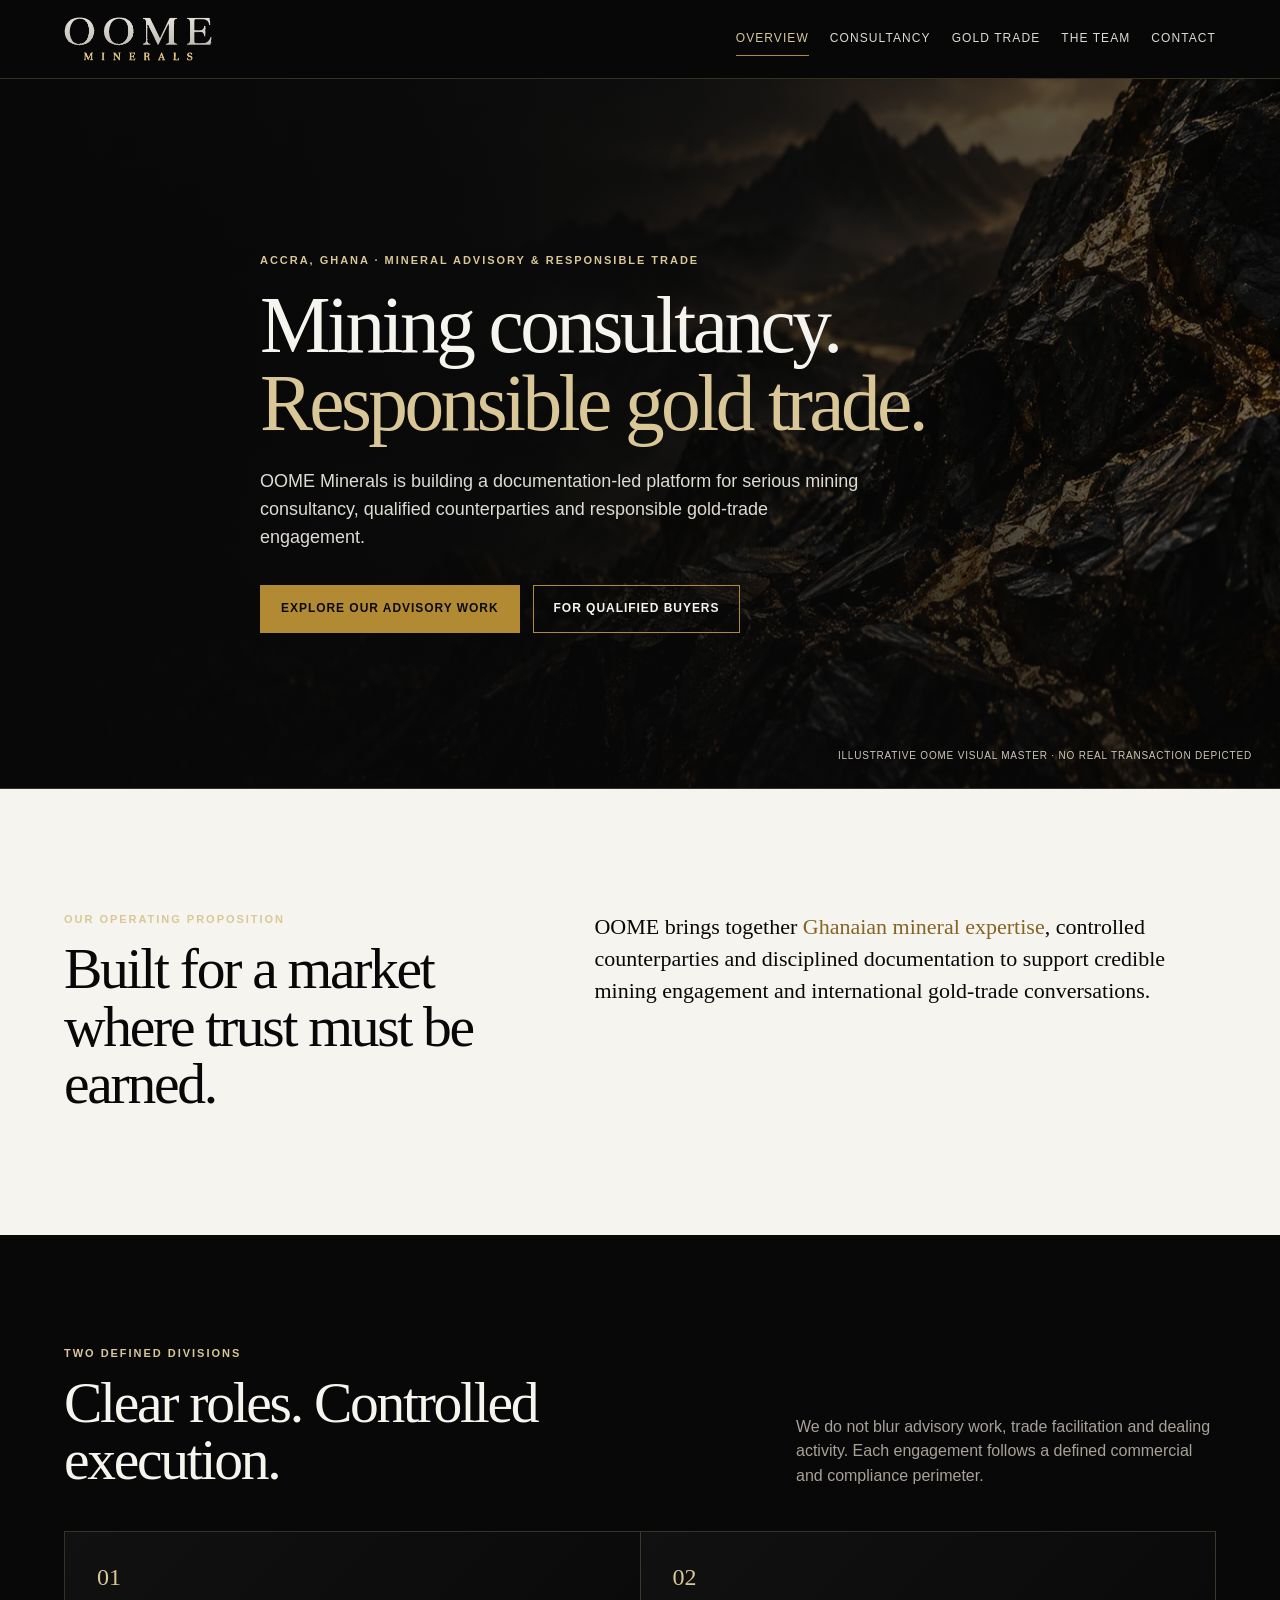
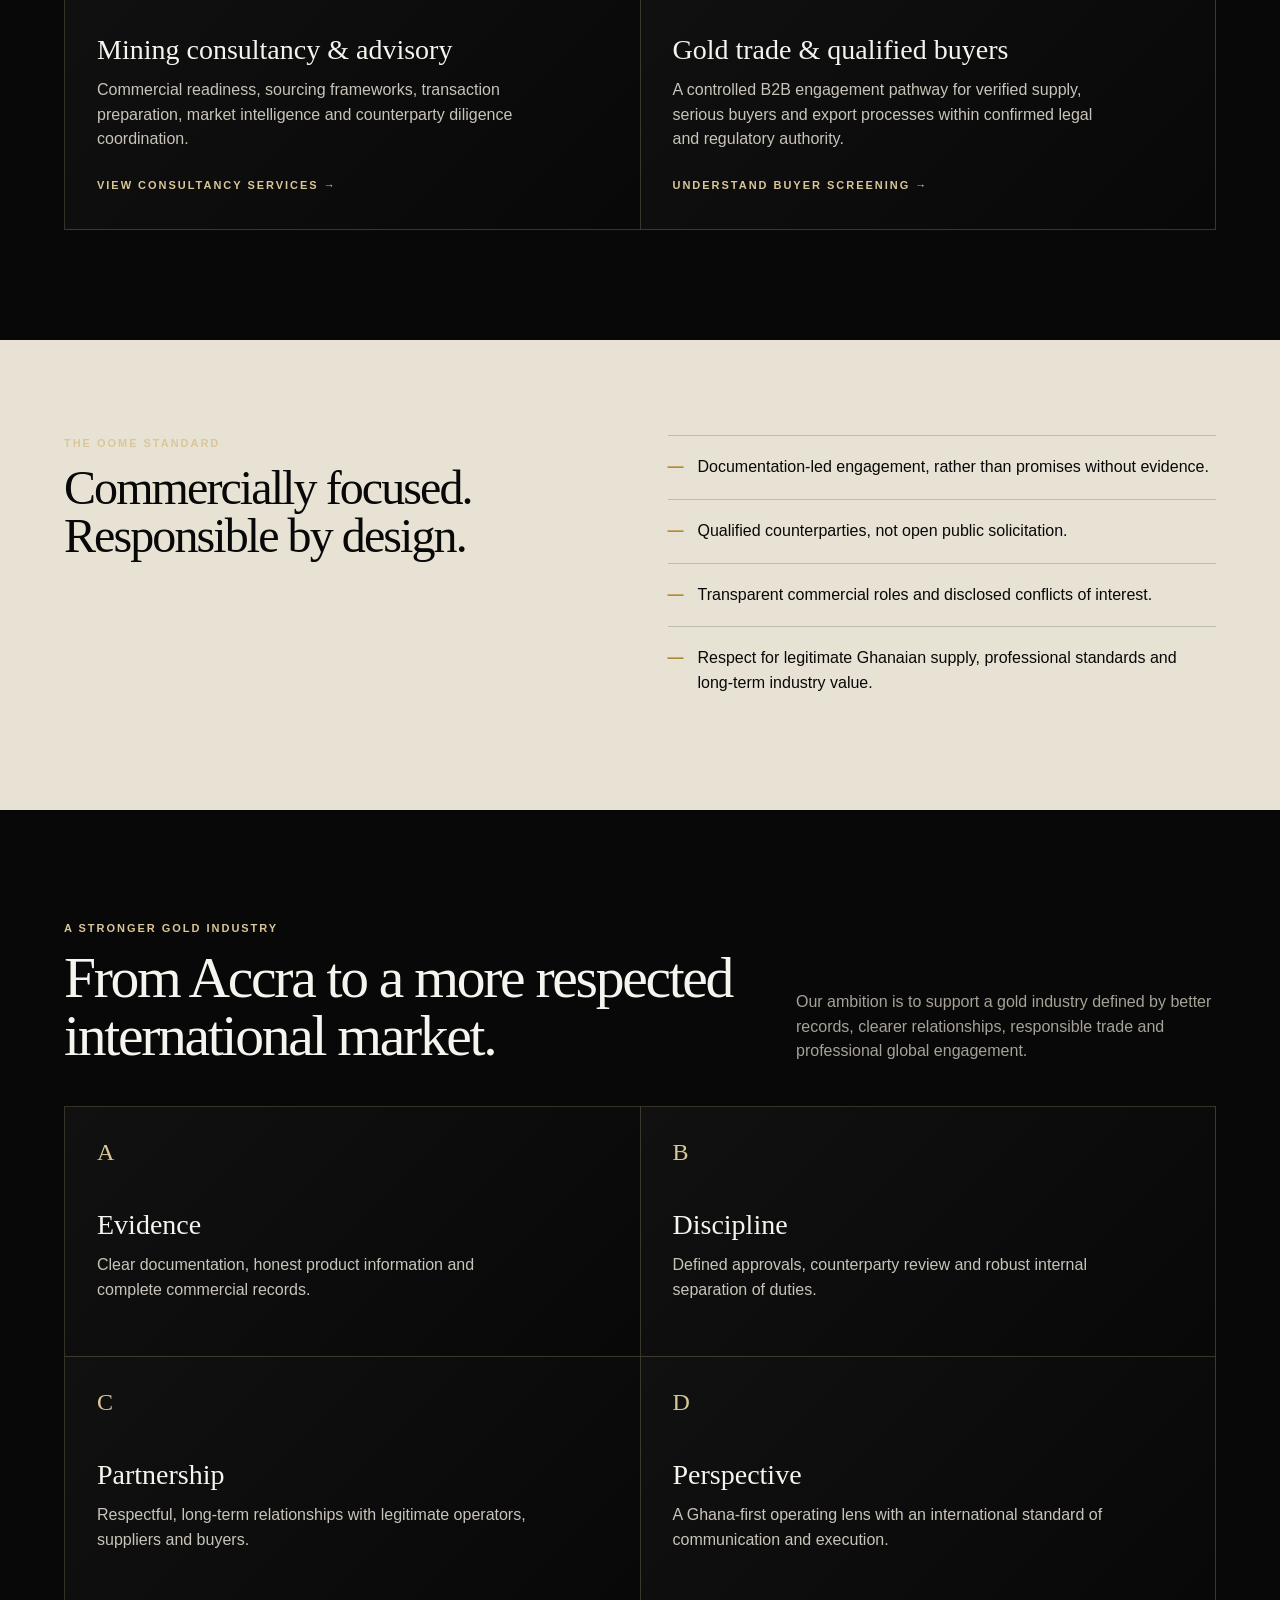
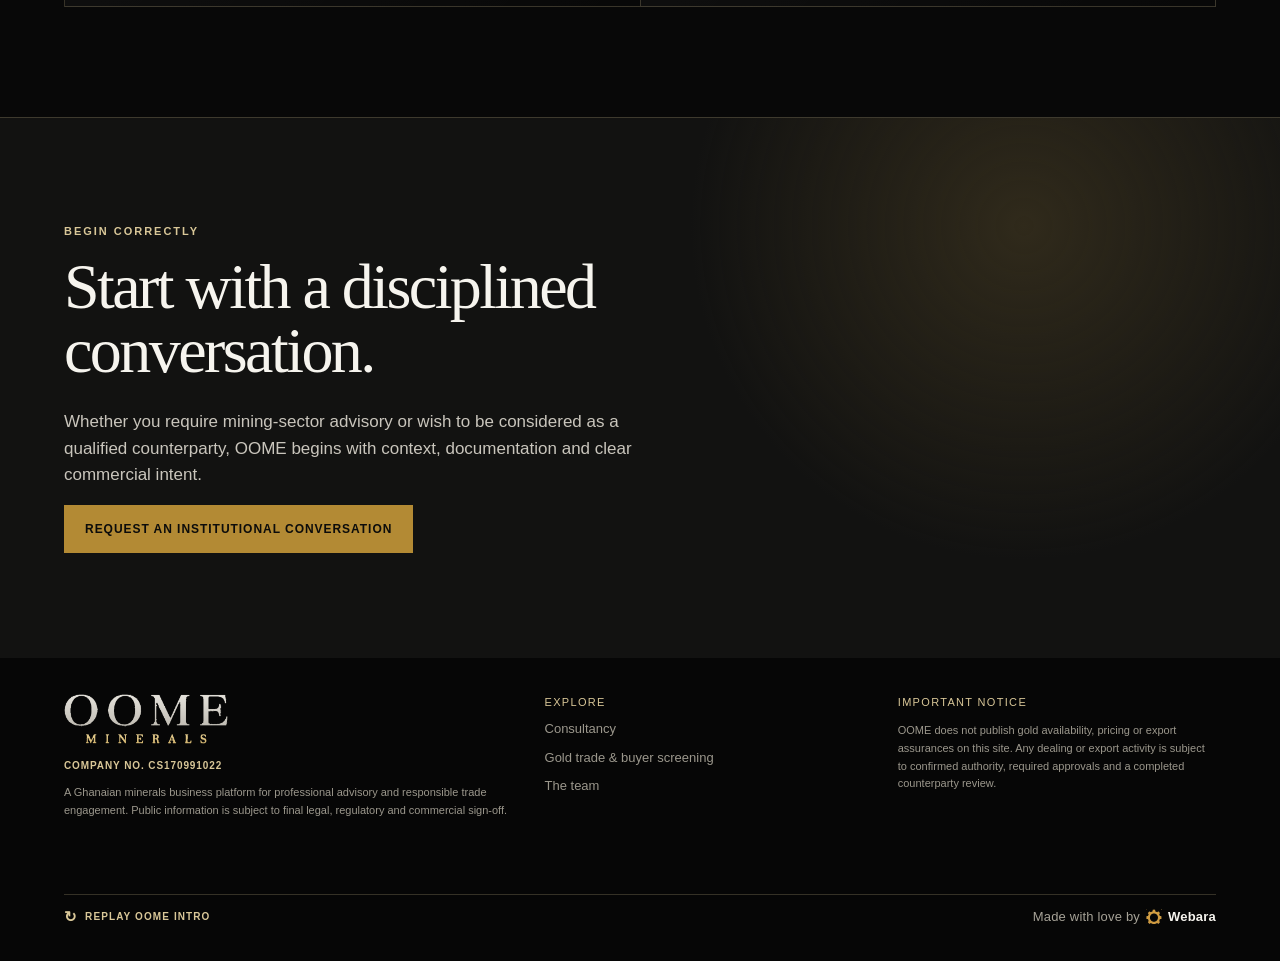
==== commit 6327cc08: "Add footer control to replay OOME intro" ====
--- a/index.html
+++ b/index.html
@@ -1 +1 @@
-<!doctype html><html lang="en"><head><meta charset="utf-8"><meta name="viewport" content="width=device-width,initial-scale=1"><meta name="theme-color" content="#080808"><link rel="preload" as="image" href="assets/oome-hero-mineral.avif" type="image/avif" fetchpriority="high"><title>OOME Minerals | Mining Consultancy & Responsible Gold Trade | Accra, Ghana</title><link rel="stylesheet" href="style.css?v=20260919-o-emergence"><meta name="description" content="OOME Minerals is an Accra, Ghana-based mining consultancy and responsible gold-trade engagement platform for qualified counterparties."><meta name="robots" content="index,follow"><link rel="canonical" href="https://www.oomeminerals.com/"><meta property="og:type" content="website"><meta property="og:site_name" content="OOME Minerals"><meta property="og:title" content="OOME Minerals | Mining Consultancy & Responsible Gold Trade | Accra, Ghana"><meta property="og:description" content="OOME Minerals is an Accra, Ghana-based mining consultancy and responsible gold-trade engagement platform for qualified counterparties."><meta property="og:url" content="https://www.oomeminerals.com/"><meta property="og:image" content="https://www.oomeminerals.com/assets/oome-og-image.jpg"><meta property="og:image:width" content="1200"><meta property="og:image:height" content="630"><meta property="og:locale" content="en_GB"><meta name="twitter:card" content="summary_large_image"><meta name="twitter:title" content="OOME Minerals | Mining Consultancy & Responsible Gold Trade | Accra, Ghana"><meta name="twitter:description" content="OOME Minerals is an Accra, Ghana-based mining consultancy and responsible gold-trade engagement platform for qualified counterparties."><meta name="twitter:image" content="https://www.oomeminerals.com/assets/oome-og-image.jpg"><link rel="icon" type="image/png" href="assets/favicon-32.png?v=20260918-oomeicon"><link rel="apple-touch-icon" href="assets/apple-touch-icon.png"><link rel="manifest" href="site.webmanifest"><script type="application/ld+json">{"@context":"https://schema.org","@graph":[{"@type":"Organization","@id":"https://www.oomeminerals.com/#organization","name":"OOME Minerals","url":"https://www.oomeminerals.com/","logo":"https://www.oomeminerals.com/assets/oome-wordmark-landscape.png","description":"Accra, Ghana-based mining consultancy and responsible gold-trade engagement platform for qualified counterparties.","areaServed":{"@type":"Country","name":"Ghana"}},{"@type":"WebSite","@id":"https://www.oomeminerals.com/#website","url":"https://www.oomeminerals.com/","name":"OOME Minerals","publisher":{"@id":"https://www.oomeminerals.com/#organization"}}]}</script></head><body><header class="site-nav"><div class="nav-inner"><a class="brand" href="index.html" aria-label="OOME Minerals home"><img src="assets/oome-wordmark-header-clean.png" alt="OOME Minerals" width="1170" height="353"></a><button class="menu-button" aria-label="Open menu" aria-expanded="false">☰</button><nav class="nav-links"><a class="active" href="index.html">Overview</a><a href="consultancy.html">Consultancy</a><a href="gold-trade.html">Gold Trade</a><a href="team.html">The Team</a><a href="contact.html">Contact</a></nav></div></header><main><section class="hero"><video autoplay muted loop playsinline preload="none" width="1280" height="720" aria-hidden="true" poster="assets/oome-hero-mineral.avif"><source src="assets/oome-hero-visual.mp4" type="video/mp4"></video><div class="wrap hero-content"><div class="eyebrow">Accra, Ghana · Mineral advisory & responsible trade</div><h1>Mining consultancy.<br><em>Responsible gold trade.</em></h1><p class="lede">OOME Minerals is building a documentation-led platform for serious mining consultancy, qualified counterparties and responsible gold-trade engagement.</p><div class="actions"><a class="button primary" href="consultancy.html">Explore our advisory work</a><a class="button" href="gold-trade.html">For qualified buyers</a></div></div><div class="hero-note">Illustrative OOME visual master · no real transaction depicted</div></section><section class="statement"><div class="wrap statement-grid"><div><div class="eyebrow">Our operating proposition</div><h2>Built for a market where trust must be earned.</h2></div><p>OOME brings together <strong>Ghanaian mineral expertise</strong>, controlled counterparties and disciplined documentation to support credible mining engagement and international gold-trade conversations.</p></div></section><section class="capabilities"><div class="wrap"><div class="section-head"><div><div class="eyebrow">Two defined divisions</div><h2 class="section-title">Clear roles. Controlled execution.</h2></div><p>We do not blur advisory work, trade facilitation and dealing activity. Each engagement follows a defined commercial and compliance perimeter.</p></div><div class="cards"><article class="card"><div class="num">01</div><h3>Mining consultancy & advisory</h3><p>Commercial readiness, sourcing frameworks, transaction preparation, market intelligence and counterparty diligence coordination.</p><p style="margin-top:20px"><a class="eyebrow" href="consultancy.html">View consultancy services →</a></p></article><article class="card"><div class="num">02</div><h3>Gold trade & qualified buyers</h3><p>A controlled B2B engagement pathway for verified supply, serious buyers and export processes within confirmed legal and regulatory authority.</p><p style="margin-top:20px"><a class="eyebrow" href="gold-trade.html">Understand buyer screening →</a></p></article></div></div></section><section class="band"><div class="wrap band-grid"><div><div class="eyebrow">The OOME standard</div><h2>Commercially focused. Responsible by design.</h2></div><ul class="list"><li>Documentation-led engagement, rather than promises without evidence.</li><li>Qualified counterparties, not open public solicitation.</li><li>Transparent commercial roles and disclosed conflicts of interest.</li><li>Respect for legitimate Ghanaian supply, professional standards and long-term industry value.</li></ul></div></section><section class="principles"><div class="wrap"><div class="section-head"><div><div class="eyebrow">A stronger gold industry</div><h2 class="section-title">From Accra to a more respected international market.</h2></div><p>Our ambition is to support a gold industry defined by better records, clearer relationships, responsible trade and professional global engagement.</p></div><div class="cards"><article class="card"><div class="num">A</div><h3>Evidence</h3><p>Clear documentation, honest product information and complete commercial records.</p></article><article class="card"><div class="num">B</div><h3>Discipline</h3><p>Defined approvals, counterparty review and robust internal separation of duties.</p></article><article class="card"><div class="num">C</div><h3>Partnership</h3><p>Respectful, long-term relationships with legitimate operators, suppliers and buyers.</p></article><article class="card"><div class="num">D</div><h3>Perspective</h3><p>A Ghana-first operating lens with an international standard of communication and execution.</p></article></div></div></section><section class="cta"><div class="wrap"><div class="eyebrow">Begin correctly</div><h2>Start with a disciplined conversation.</h2><p>Whether you require mining-sector advisory or wish to be considered as a qualified counterparty, OOME begins with context, documentation and clear commercial intent.</p><div class="actions"><a class="button primary" href="contact.html">Request an institutional conversation</a></div></div></section></main><footer class="site-footer"><div class="wrap footer-grid"><div><img class="footer-logo" src="assets/oome-wordmark-header-clean.png" alt="OOME Minerals" width="1170" height="353" loading="lazy" decoding="async"><p class="company-number">Company No. CS170991022</p><p class="legal">A Ghanaian minerals business platform for professional advisory and responsible trade engagement. Public information is subject to final legal, regulatory and commercial sign-off.</p></div><div><div class="footer-title">Explore</div><a href="consultancy.html">Consultancy</a><a href="gold-trade.html">Gold trade & buyer screening</a><a href="team.html">The team</a></div><div><div class="footer-title">Important notice</div><p class="legal">OOME does not publish gold availability, pricing or export assurances on this site. Any dealing or export activity is subject to confirmed authority, required approvals and a completed counterparty review.</p></div><div class="footer-made"><a class="webara-credit" href="https://www.webarastudio.com/" target="_blank" rel="noopener noreferrer" aria-label="Made with love by Webara Studio"><span>Made with love by</span><img src="assets/webara-studio-mark.png" alt="" width="16" height="16"><strong>Webara</strong></a></div></div></footer><script src="script.js?v=20260919-o-emergence"></script></body></html>+<!doctype html><html lang="en"><head><meta charset="utf-8"><meta name="viewport" content="width=device-width,initial-scale=1"><meta name="theme-color" content="#080808"><link rel="preload" as="image" href="assets/oome-hero-mineral.avif" type="image/avif" fetchpriority="high"><title>OOME Minerals | Mining Consultancy & Responsible Gold Trade | Accra, Ghana</title><link rel="stylesheet" href="style.css?v=20260919-intro-replay"><meta name="description" content="OOME Minerals is an Accra, Ghana-based mining consultancy and responsible gold-trade engagement platform for qualified counterparties."><meta name="robots" content="index,follow"><link rel="canonical" href="https://www.oomeminerals.com/"><meta property="og:type" content="website"><meta property="og:site_name" content="OOME Minerals"><meta property="og:title" content="OOME Minerals | Mining Consultancy & Responsible Gold Trade | Accra, Ghana"><meta property="og:description" content="OOME Minerals is an Accra, Ghana-based mining consultancy and responsible gold-trade engagement platform for qualified counterparties."><meta property="og:url" content="https://www.oomeminerals.com/"><meta property="og:image" content="https://www.oomeminerals.com/assets/oome-og-image.jpg"><meta property="og:image:width" content="1200"><meta property="og:image:height" content="630"><meta property="og:locale" content="en_GB"><meta name="twitter:card" content="summary_large_image"><meta name="twitter:title" content="OOME Minerals | Mining Consultancy & Responsible Gold Trade | Accra, Ghana"><meta name="twitter:description" content="OOME Minerals is an Accra, Ghana-based mining consultancy and responsible gold-trade engagement platform for qualified counterparties."><meta name="twitter:image" content="https://www.oomeminerals.com/assets/oome-og-image.jpg"><link rel="icon" type="image/png" href="assets/favicon-32.png?v=20260918-oomeicon"><link rel="apple-touch-icon" href="assets/apple-touch-icon.png"><link rel="manifest" href="site.webmanifest"><script type="application/ld+json">{"@context":"https://schema.org","@graph":[{"@type":"Organization","@id":"https://www.oomeminerals.com/#organization","name":"OOME Minerals","url":"https://www.oomeminerals.com/","logo":"https://www.oomeminerals.com/assets/oome-wordmark-landscape.png","description":"Accra, Ghana-based mining consultancy and responsible gold-trade engagement platform for qualified counterparties.","areaServed":{"@type":"Country","name":"Ghana"}},{"@type":"WebSite","@id":"https://www.oomeminerals.com/#website","url":"https://www.oomeminerals.com/","name":"OOME Minerals","publisher":{"@id":"https://www.oomeminerals.com/#organization"}}]}</script></head><body><header class="site-nav"><div class="nav-inner"><a class="brand" href="index.html" aria-label="OOME Minerals home"><img src="assets/oome-wordmark-header-clean.png" alt="OOME Minerals" width="1170" height="353"></a><button class="menu-button" aria-label="Open menu" aria-expanded="false">☰</button><nav class="nav-links"><a class="active" href="index.html">Overview</a><a href="consultancy.html">Consultancy</a><a href="gold-trade.html">Gold Trade</a><a href="team.html">The Team</a><a href="contact.html">Contact</a></nav></div></header><main><section class="hero"><video autoplay muted loop playsinline preload="none" width="1280" height="720" aria-hidden="true" poster="assets/oome-hero-mineral.avif"><source src="assets/oome-hero-visual.mp4" type="video/mp4"></video><div class="wrap hero-content"><div class="eyebrow">Accra, Ghana · Mineral advisory & responsible trade</div><h1>Mining consultancy.<br><em>Responsible gold trade.</em></h1><p class="lede">OOME Minerals is building a documentation-led platform for serious mining consultancy, qualified counterparties and responsible gold-trade engagement.</p><div class="actions"><a class="button primary" href="consultancy.html">Explore our advisory work</a><a class="button" href="gold-trade.html">For qualified buyers</a></div></div><div class="hero-note">Illustrative OOME visual master · no real transaction depicted</div></section><section class="statement"><div class="wrap statement-grid"><div><div class="eyebrow">Our operating proposition</div><h2>Built for a market where trust must be earned.</h2></div><p>OOME brings together <strong>Ghanaian mineral expertise</strong>, controlled counterparties and disciplined documentation to support credible mining engagement and international gold-trade conversations.</p></div></section><section class="capabilities"><div class="wrap"><div class="section-head"><div><div class="eyebrow">Two defined divisions</div><h2 class="section-title">Clear roles. Controlled execution.</h2></div><p>We do not blur advisory work, trade facilitation and dealing activity. Each engagement follows a defined commercial and compliance perimeter.</p></div><div class="cards"><article class="card"><div class="num">01</div><h3>Mining consultancy & advisory</h3><p>Commercial readiness, sourcing frameworks, transaction preparation, market intelligence and counterparty diligence coordination.</p><p style="margin-top:20px"><a class="eyebrow" href="consultancy.html">View consultancy services →</a></p></article><article class="card"><div class="num">02</div><h3>Gold trade & qualified buyers</h3><p>A controlled B2B engagement pathway for verified supply, serious buyers and export processes within confirmed legal and regulatory authority.</p><p style="margin-top:20px"><a class="eyebrow" href="gold-trade.html">Understand buyer screening →</a></p></article></div></div></section><section class="band"><div class="wrap band-grid"><div><div class="eyebrow">The OOME standard</div><h2>Commercially focused. Responsible by design.</h2></div><ul class="list"><li>Documentation-led engagement, rather than promises without evidence.</li><li>Qualified counterparties, not open public solicitation.</li><li>Transparent commercial roles and disclosed conflicts of interest.</li><li>Respect for legitimate Ghanaian supply, professional standards and long-term industry value.</li></ul></div></section><section class="principles"><div class="wrap"><div class="section-head"><div><div class="eyebrow">A stronger gold industry</div><h2 class="section-title">From Accra to a more respected international market.</h2></div><p>Our ambition is to support a gold industry defined by better records, clearer relationships, responsible trade and professional global engagement.</p></div><div class="cards"><article class="card"><div class="num">A</div><h3>Evidence</h3><p>Clear documentation, honest product information and complete commercial records.</p></article><article class="card"><div class="num">B</div><h3>Discipline</h3><p>Defined approvals, counterparty review and robust internal separation of duties.</p></article><article class="card"><div class="num">C</div><h3>Partnership</h3><p>Respectful, long-term relationships with legitimate operators, suppliers and buyers.</p></article><article class="card"><div class="num">D</div><h3>Perspective</h3><p>A Ghana-first operating lens with an international standard of communication and execution.</p></article></div></div></section><section class="cta"><div class="wrap"><div class="eyebrow">Begin correctly</div><h2>Start with a disciplined conversation.</h2><p>Whether you require mining-sector advisory or wish to be considered as a qualified counterparty, OOME begins with context, documentation and clear commercial intent.</p><div class="actions"><a class="button primary" href="contact.html">Request an institutional conversation</a></div></div></section></main><footer class="site-footer"><div class="wrap footer-grid"><div><img class="footer-logo" src="assets/oome-wordmark-header-clean.png" alt="OOME Minerals" width="1170" height="353" loading="lazy" decoding="async"><p class="company-number">Company No. CS170991022</p><p class="legal">A Ghanaian minerals business platform for professional advisory and responsible trade engagement. Public information is subject to final legal, regulatory and commercial sign-off.</p></div><div><div class="footer-title">Explore</div><a href="consultancy.html">Consultancy</a><a href="gold-trade.html">Gold trade & buyer screening</a><a href="team.html">The team</a></div><div><div class="footer-title">Important notice</div><p class="legal">OOME does not publish gold availability, pricing or export assurances on this site. Any dealing or export activity is subject to confirmed authority, required approvals and a completed counterparty review.</p></div><div class="footer-made"><a class="intro-replay" href="index.html?replay-intro=1" aria-label="Replay the OOME Minerals intro">Replay OOME intro</a><a class="webara-credit" href="https://www.webarastudio.com/" target="_blank" rel="noopener noreferrer" aria-label="Made with love by Webara Studio"><span>Made with love by</span><img src="assets/webara-studio-mark.png" alt="" width="16" height="16"><strong>Webara</strong></a></div></div></footer><script src="script.js?v=20260919-intro-replay"></script></body></html>
--- a/style.css
+++ b/style.css
@@ -1,4 +1,4 @@
-:root{--ink:#080808;--coal:#121211;--panel:#191917;--paper:#f6f4ee;--gold:#b38a34;--gold-light:#d9c798;--muted:#a6a297;--line:rgba(217,199,152,.22);--max:1200px}*{box-sizing:border-box}html{scroll-behavior:smooth}body{margin:0;background:var(--ink);color:var(--paper);font-family:Arial,Helvetica,sans-serif;line-height:1.55}a{color:inherit;text-decoration:none}.site-nav{position:sticky;top:0;z-index:20;background:rgba(8,8,8,.84);backdrop-filter:blur(16px);border-bottom:1px solid var(--line)}.nav-inner{height:78px;max-width:var(--max);margin:auto;padding:0 24px;display:flex;justify-content:space-between;align-items:center;gap:24px}.brand{display:flex;align-items:center;min-width:150px}.brand img{width:148px;height:auto}.nav-links{display:flex;align-items:center;gap:21px;color:#dedbd3;font-size:12px;letter-spacing:.09em;text-transform:uppercase}.nav-links a{padding:7px 0;border-bottom:1px solid transparent}.nav-links a:hover,.nav-links a.active{color:var(--gold-light);border-color:var(--gold)}.menu-button{display:none;background:none;border:0;color:var(--paper);font-size:23px}.wrap{max-width:var(--max);margin:auto;padding:0 24px}.eyebrow{color:var(--gold-light);font-size:11px;letter-spacing:.18em;text-transform:uppercase;font-weight:bold}.hero{min-height:710px;position:relative;display:flex;align-items:end;overflow:hidden;border-bottom:1px solid var(--line)}.hero video{position:absolute;inset:0;width:100%;height:100%;object-fit:cover;opacity:.64}.hero:after{content:"";position:absolute;inset:0;background:linear-gradient(90deg,rgba(8,8,8,.94) 0%,rgba(8,8,8,.70) 43%,rgba(8,8,8,.16) 100%),linear-gradient(0deg,rgba(8,8,8,.85),transparent 55%)}.hero-content{position:relative;z-index:1;width:min(760px,100%);padding:110px 0 92px}.hero h1,.page-hero h1{font-family:Georgia,'Times New Roman',serif;font-size:clamp(46px,6.2vw,88px);font-weight:400;line-height:.98;letter-spacing:-.045em;margin:18px 0 25px}.hero h1 em{font-style:normal;color:var(--gold-light)}.lede{max-width:610px;font-size:18px;color:#dedbd4;margin:0 0 33px}.actions{display:flex;gap:13px;flex-wrap:wrap}.button{display:inline-flex;align-items:center;justify-content:center;min-height:48px;padding:0 20px;border:1px solid var(--gold);font-size:12px;font-weight:bold;letter-spacing:.08em;text-transform:uppercase;transition:.2s}.button.primary{background:var(--gold);color:#0c0c0b}.button:hover{transform:translateY(-2px);background:var(--gold-light);color:#111}.hero-note{position:absolute;z-index:2;right:28px;bottom:25px;color:#ccc6b7;font-size:10px;letter-spacing:.08em;text-transform:uppercase}.statement{padding:122px 0;background:var(--paper);color:var(--ink)}.statement-grid{display:grid;grid-template-columns:1fr 1.35fr;gap:70px}.statement h2,.section-title{font:400 clamp(36px,4.5vw,58px)/1 Georgia,serif;letter-spacing:-.04em;margin:12px 0 0}.statement p{font:400 22px/1.45 Georgia,serif;margin:0}.statement p strong{color:#846526;font-weight:400}.capabilities,.principles{padding:110px 0}.section-head{display:flex;justify-content:space-between;gap:40px;align-items:end;margin-bottom:42px}.section-head p{color:var(--muted);max-width:420px;margin:0}.cards{display:grid;grid-template-columns:repeat(2,1fr);border-top:1px solid var(--line);border-left:1px solid var(--line)}.card{min-height:250px;padding:32px;border-right:1px solid var(--line);border-bottom:1px solid var(--line);background:linear-gradient(135deg,rgba(255,255,255,.035),transparent)}.card .num{color:var(--gold-light);font:24px Georgia,serif}.card h3{font:400 28px/1.1 Georgia,serif;margin:44px 0 12px}.card p{color:#c8c4ba;margin:0;max-width:430px}.band{background:#e8e2d5;color:var(--ink);padding:95px 0}.band-grid{display:grid;grid-template-columns:1fr 1fr;gap:55px}.band h2{font:400 48px/1 Georgia,serif;letter-spacing:-.04em;margin:12px 0}.list{list-style:none;padding:0;margin:0}.list li{border-top:1px solid rgba(20,19,17,.18);padding:19px 0 19px 30px;position:relative}.list li:before{content:'—';position:absolute;left:0;color:var(--gold);font-weight:bold}.cta{padding:105px 0;border-top:1px solid var(--line);background:radial-gradient(circle at 80% 20%,#302a1b 0,transparent 30%),var(--coal)}.cta h2{font:400 clamp(42px,5vw,68px)/1 Georgia,serif;letter-spacing:-.04em;max-width:800px;margin:15px 0 26px}.cta p{color:#c9c5bc;max-width:600px;font-size:17px}.site-footer{padding:36px 0;background:#060606;color:#9b978c}.footer-grid{display:grid;grid-template-columns:1.4fr 1fr 1fr;gap:35px}.footer-logo{display:block;width:164px;height:auto;background:transparent;padding:0;margin-bottom:14px;object-fit:contain}.webara-credit{display:inline-flex!important;align-items:center;gap:6px;margin:0 0 13px!important;color:var(--muted);font-size:11px;line-height:1.2;letter-spacing:.015em;transition:color .2s ease}.webara-credit:hover,.webara-credit:focus-visible{color:var(--gold-light)}.webara-credit img{width:16px;height:16px;object-fit:contain;flex:none}.webara-credit strong{font-weight:600;color:var(--paper)}.footer-made{grid-column:1/-1;border-top:1px solid var(--line);margin-top:28px;padding-top:14px}.footer-made .webara-credit{margin:0!important}.footer-title{color:var(--gold-light);font-size:11px;letter-spacing:.12em;text-transform:uppercase}.footer-grid a{display:block;margin:8px 0;font-size:13px}.company-number{margin:0 0 8px;color:var(--gold-light);font-size:10px;font-weight:700;letter-spacing:.09em;text-transform:uppercase}.legal{font-size:11px;line-height:1.6;max-width:460px}.page-hero{padding:110px 0 80px;background:linear-gradient(125deg,#17140f,#080808 64%);border-bottom:1px solid var(--line)}.page-hero.has-video{position:relative;isolation:isolate;overflow:hidden;background:#0b0b0a}.page-hero.has-video video{position:absolute;inset:0;z-index:0;width:100%;height:100%;object-fit:cover;opacity:.55}.page-hero.has-video:before{content:"";position:absolute;inset:0;z-index:1;background:linear-gradient(90deg,rgba(8,8,8,.93) 0%,rgba(8,8,8,.72) 45%,rgba(8,8,8,.20) 100%),linear-gradient(0deg,rgba(8,8,8,.56),transparent 58%)}.page-hero.has-video .wrap{position:relative;z-index:2}.page-hero p{font:20px/1.5 Georgia,serif;color:#d2cec4;max-width:680px}.content{padding:95px 0;background:var(--paper);color:var(--ink)}.content.dark{background:var(--coal);color:var(--paper)}.columns{display:grid;grid-template-columns:1fr 1fr;gap:56px}.columns h2{font:400 39px/1.1 Georgia,serif;letter-spacing:-.035em;margin:8px 0 21px}.columns p{color:#57534b}.dark .columns p{color:#c7c3b9}.process{counter-reset:steps}.process-item{position:relative;padding:18px 0 24px 72px;border-top:1px solid rgba(20,20,20,.16);counter-increment:steps}.dark .process-item{border-color:var(--line)}.process-item:before{content:'0' counter(steps);position:absolute;left:0;top:14px;color:var(--gold);font:27px Georgia,serif}.process-item h3{font:400 24px Georgia,serif;margin:0 0 6px}.process-item p{margin:0}.notice{border-left:3px solid var(--gold);padding:18px 21px;background:rgba(179,138,52,.1);font-size:14px}.role{padding:26px 0;border-top:1px solid rgba(20,20,20,.16)}.role h3{font:400 27px Georgia,serif;margin:0 0 4px}.role p{margin:0}.form{display:grid;grid-template-columns:1fr 1fr;gap:17px}.bot-field{position:absolute!important;left:-10000px!important;width:1px!important;height:1px!important;overflow:hidden!important}.field{display:flex;flex-direction:column;gap:7px}.field.full{grid-column:1/-1}.field label{font-size:11px;letter-spacing:.1em;text-transform:uppercase;color:#605b52}.field input,.field select,.field textarea{border:1px solid #cfc8ba;background:#fff;padding:13px;font:15px Arial;color:#201f1c;border-radius:0}.field textarea{min-height:150px}.form-status{display:none;padding:15px;background:#e9e2d3;border-left:3px solid var(--gold);font-size:14px}.form-status.show{display:block}@media (max-width:900px) and (min-width:761px){.columns{grid-template-columns:1fr;gap:38px}.form{max-width:650px}.columns>*{min-width:0}}@media(max-width:760px){.nav-inner{height:67px}.menu-button{display:block}.nav-links{display:none;position:absolute;top:67px;left:0;right:0;padding:16px 24px 24px;background:#0a0a0a;border-bottom:1px solid var(--line);flex-direction:column;align-items:flex-start}.nav-links.open{display:flex}.hero{min-height:670px}.hero-content{padding:100px 0 62px}.hero h1,.page-hero h1{font-size:50px}.hero-note{right:18px;bottom:15px;font-size:8px}.statement,.capabilities,.principles,.content{padding:72px 0}.statement-grid,.band-grid,.columns,.footer-grid{grid-template-columns:1fr;gap:30px}.statement p{font-size:20px}.section-head{display:block}.section-head p{margin-top:16px}.cards{grid-template-columns:1fr}.card{min-height:210px}.page-hero{padding:76px 0 57px}.page-hero p{font-size:18px}.form{grid-template-columns:1fr}.field.full{grid-column:auto}.footer-grid{gap:22px}.brand img{width:135px}.lede{font-size:16px}.cta h2{font-size:45px}}@media(prefers-reduced-motion:reduce){*{scroll-behavior:auto!important;transition:none!important}.hero video,.page-hero.has-video video{display:none}.hero{background:url('assets/oome-hero-mineral.avif') center/cover}.page-hero.hero-consultancy{background:linear-gradient(90deg,rgba(8,8,8,.93),rgba(8,8,8,.30)),image-set(url('assets/oome-hero-consultancy.avif') type('image/avif'),url('assets/oome-hero-consultancy.webp') type('image/webp')) center/cover}.page-hero.hero-gold-trade{background:linear-gradient(90deg,rgba(8,8,8,.93),rgba(8,8,8,.30)),image-set(url('assets/oome-hero-gold-trade.avif') type('image/avif'),url('assets/oome-hero-gold-trade.webp') type('image/webp')) center/cover}.page-hero.hero-team{background:linear-gradient(90deg,rgba(8,8,8,.93),rgba(8,8,8,.30)),image-set(url('assets/oome-hero-team.avif') type('image/avif'),url('assets/oome-hero-team.webp') type('image/webp')) center/cover}.page-hero.hero-contact{background:linear-gradient(90deg,rgba(8,8,8,.93),rgba(8,8,8,.30)),image-set(url('assets/oome-hero-contact.avif') type('image/avif'),url('assets/oome-hero-contact.webp') type('image/webp')) center/cover}}
+:root{--ink:#080808;--coal:#121211;--panel:#191917;--paper:#f6f4ee;--gold:#b38a34;--gold-light:#d9c798;--muted:#a6a297;--line:rgba(217,199,152,.22);--max:1200px}*{box-sizing:border-box}html{scroll-behavior:smooth}body{margin:0;background:var(--ink);color:var(--paper);font-family:Arial,Helvetica,sans-serif;line-height:1.55}a{color:inherit;text-decoration:none}.site-nav{position:sticky;top:0;z-index:20;background:rgba(8,8,8,.84);backdrop-filter:blur(16px);border-bottom:1px solid var(--line)}.nav-inner{height:78px;max-width:var(--max);margin:auto;padding:0 24px;display:flex;justify-content:space-between;align-items:center;gap:24px}.brand{display:flex;align-items:center;min-width:150px}.brand img{width:148px;height:auto}.nav-links{display:flex;align-items:center;gap:21px;color:#dedbd3;font-size:12px;letter-spacing:.09em;text-transform:uppercase}.nav-links a{padding:7px 0;border-bottom:1px solid transparent}.nav-links a:hover,.nav-links a.active{color:var(--gold-light);border-color:var(--gold)}.menu-button{display:none;background:none;border:0;color:var(--paper);font-size:23px}.wrap{max-width:var(--max);margin:auto;padding:0 24px}.eyebrow{color:var(--gold-light);font-size:11px;letter-spacing:.18em;text-transform:uppercase;font-weight:bold}.hero{min-height:710px;position:relative;display:flex;align-items:end;overflow:hidden;border-bottom:1px solid var(--line)}.hero video{position:absolute;inset:0;width:100%;height:100%;object-fit:cover;opacity:.64}.hero:after{content:"";position:absolute;inset:0;background:linear-gradient(90deg,rgba(8,8,8,.94) 0%,rgba(8,8,8,.70) 43%,rgba(8,8,8,.16) 100%),linear-gradient(0deg,rgba(8,8,8,.85),transparent 55%)}.hero-content{position:relative;z-index:1;width:min(760px,100%);padding:110px 0 92px}.hero h1,.page-hero h1{font-family:Georgia,'Times New Roman',serif;font-size:clamp(46px,6.2vw,88px);font-weight:400;line-height:.98;letter-spacing:-.045em;margin:18px 0 25px}.hero h1 em{font-style:normal;color:var(--gold-light)}.lede{max-width:610px;font-size:18px;color:#dedbd4;margin:0 0 33px}.actions{display:flex;gap:13px;flex-wrap:wrap}.button{display:inline-flex;align-items:center;justify-content:center;min-height:48px;padding:0 20px;border:1px solid var(--gold);font-size:12px;font-weight:bold;letter-spacing:.08em;text-transform:uppercase;transition:.2s}.button.primary{background:var(--gold);color:#0c0c0b}.button:hover{transform:translateY(-2px);background:var(--gold-light);color:#111}.hero-note{position:absolute;z-index:2;right:28px;bottom:25px;color:#ccc6b7;font-size:10px;letter-spacing:.08em;text-transform:uppercase}.statement{padding:122px 0;background:var(--paper);color:var(--ink)}.statement-grid{display:grid;grid-template-columns:1fr 1.35fr;gap:70px}.statement h2,.section-title{font:400 clamp(36px,4.5vw,58px)/1 Georgia,serif;letter-spacing:-.04em;margin:12px 0 0}.statement p{font:400 22px/1.45 Georgia,serif;margin:0}.statement p strong{color:#846526;font-weight:400}.capabilities,.principles{padding:110px 0}.section-head{display:flex;justify-content:space-between;gap:40px;align-items:end;margin-bottom:42px}.section-head p{color:var(--muted);max-width:420px;margin:0}.cards{display:grid;grid-template-columns:repeat(2,1fr);border-top:1px solid var(--line);border-left:1px solid var(--line)}.card{min-height:250px;padding:32px;border-right:1px solid var(--line);border-bottom:1px solid var(--line);background:linear-gradient(135deg,rgba(255,255,255,.035),transparent)}.card .num{color:var(--gold-light);font:24px Georgia,serif}.card h3{font:400 28px/1.1 Georgia,serif;margin:44px 0 12px}.card p{color:#c8c4ba;margin:0;max-width:430px}.band{background:#e8e2d5;color:var(--ink);padding:95px 0}.band-grid{display:grid;grid-template-columns:1fr 1fr;gap:55px}.band h2{font:400 48px/1 Georgia,serif;letter-spacing:-.04em;margin:12px 0}.list{list-style:none;padding:0;margin:0}.list li{border-top:1px solid rgba(20,19,17,.18);padding:19px 0 19px 30px;position:relative}.list li:before{content:'—';position:absolute;left:0;color:var(--gold);font-weight:bold}.cta{padding:105px 0;border-top:1px solid var(--line);background:radial-gradient(circle at 80% 20%,#302a1b 0,transparent 30%),var(--coal)}.cta h2{font:400 clamp(42px,5vw,68px)/1 Georgia,serif;letter-spacing:-.04em;max-width:800px;margin:15px 0 26px}.cta p{color:#c9c5bc;max-width:600px;font-size:17px}.site-footer{padding:36px 0;background:#060606;color:#9b978c}.footer-grid{display:grid;grid-template-columns:1.4fr 1fr 1fr;gap:35px}.footer-logo{display:block;width:164px;height:auto;background:transparent;padding:0;margin-bottom:14px;object-fit:contain}.webara-credit{display:inline-flex!important;align-items:center;gap:6px;margin:0 0 13px!important;color:var(--muted);font-size:11px;line-height:1.2;letter-spacing:.015em;transition:color .2s ease}.webara-credit:hover,.webara-credit:focus-visible{color:var(--gold-light)}.webara-credit img{width:16px;height:16px;object-fit:contain;flex:none}.webara-credit strong{font-weight:600;color:var(--paper)}.footer-made{grid-column:1/-1;display:flex;align-items:center;justify-content:space-between;gap:20px;border-top:1px solid var(--line);margin-top:28px;padding-top:14px}.footer-made .webara-credit{margin:0!important}.footer-made .intro-replay{display:inline-flex!important;align-items:center;margin:0!important;color:var(--gold-light);font-size:10px;font-weight:700;letter-spacing:.11em;text-transform:uppercase}.footer-made .intro-replay:before{content:'↻';margin-right:7px;font-size:15px;line-height:1}.footer-made .intro-replay:hover,.footer-made .intro-replay:focus-visible{color:var(--paper)}.footer-title{color:var(--gold-light);font-size:11px;letter-spacing:.12em;text-transform:uppercase}.footer-grid a{display:block;margin:8px 0;font-size:13px}.company-number{margin:0 0 8px;color:var(--gold-light);font-size:10px;font-weight:700;letter-spacing:.09em;text-transform:uppercase}.legal{font-size:11px;line-height:1.6;max-width:460px}.page-hero{padding:110px 0 80px;background:linear-gradient(125deg,#17140f,#080808 64%);border-bottom:1px solid var(--line)}.page-hero.has-video{position:relative;isolation:isolate;overflow:hidden;background:#0b0b0a}.page-hero.has-video video{position:absolute;inset:0;z-index:0;width:100%;height:100%;object-fit:cover;opacity:.55}.page-hero.has-video:before{content:"";position:absolute;inset:0;z-index:1;background:linear-gradient(90deg,rgba(8,8,8,.93) 0%,rgba(8,8,8,.72) 45%,rgba(8,8,8,.20) 100%),linear-gradient(0deg,rgba(8,8,8,.56),transparent 58%)}.page-hero.has-video .wrap{position:relative;z-index:2}.page-hero p{font:20px/1.5 Georgia,serif;color:#d2cec4;max-width:680px}.content{padding:95px 0;background:var(--paper);color:var(--ink)}.content.dark{background:var(--coal);color:var(--paper)}.columns{display:grid;grid-template-columns:1fr 1fr;gap:56px}.columns h2{font:400 39px/1.1 Georgia,serif;letter-spacing:-.035em;margin:8px 0 21px}.columns p{color:#57534b}.dark .columns p{color:#c7c3b9}.process{counter-reset:steps}.process-item{position:relative;padding:18px 0 24px 72px;border-top:1px solid rgba(20,20,20,.16);counter-increment:steps}.dark .process-item{border-color:var(--line)}.process-item:before{content:'0' counter(steps);position:absolute;left:0;top:14px;color:var(--gold);font:27px Georgia,serif}.process-item h3{font:400 24px Georgia,serif;margin:0 0 6px}.process-item p{margin:0}.notice{border-left:3px solid var(--gold);padding:18px 21px;background:rgba(179,138,52,.1);font-size:14px}.role{padding:26px 0;border-top:1px solid rgba(20,20,20,.16)}.role h3{font:400 27px Georgia,serif;margin:0 0 4px}.role p{margin:0}.form{display:grid;grid-template-columns:1fr 1fr;gap:17px}.bot-field{position:absolute!important;left:-10000px!important;width:1px!important;height:1px!important;overflow:hidden!important}.field{display:flex;flex-direction:column;gap:7px}.field.full{grid-column:1/-1}.field label{font-size:11px;letter-spacing:.1em;text-transform:uppercase;color:#605b52}.field input,.field select,.field textarea{border:1px solid #cfc8ba;background:#fff;padding:13px;font:15px Arial;color:#201f1c;border-radius:0}.field textarea{min-height:150px}.form-status{display:none;padding:15px;background:#e9e2d3;border-left:3px solid var(--gold);font-size:14px}.form-status.show{display:block}@media (max-width:900px) and (min-width:761px){.columns{grid-template-columns:1fr;gap:38px}.form{max-width:650px}.columns>*{min-width:0}}@media(max-width:760px){.nav-inner{height:67px}.menu-button{display:block}.nav-links{display:none;position:absolute;top:67px;left:0;right:0;padding:16px 24px 24px;background:#0a0a0a;border-bottom:1px solid var(--line);flex-direction:column;align-items:flex-start}.nav-links.open{display:flex}.hero{min-height:670px}.hero-content{padding:100px 0 62px}.hero h1,.page-hero h1{font-size:50px}.hero-note{right:18px;bottom:15px;font-size:8px}.statement,.capabilities,.principles,.content{padding:72px 0}.statement-grid,.band-grid,.columns,.footer-grid{grid-template-columns:1fr;gap:30px}.statement p{font-size:20px}.section-head{display:block}.section-head p{margin-top:16px}.cards{grid-template-columns:1fr}.card{min-height:210px}.page-hero{padding:76px 0 57px}.page-hero p{font-size:18px}.form{grid-template-columns:1fr}.field.full{grid-column:auto}.footer-grid{gap:22px}.brand img{width:135px}.lede{font-size:16px}.cta h2{font-size:45px}}@media(prefers-reduced-motion:reduce){*{scroll-behavior:auto!important;transition:none!important}.hero video,.page-hero.has-video video{display:none}.hero{background:url('assets/oome-hero-mineral.avif') center/cover}.page-hero.hero-consultancy{background:linear-gradient(90deg,rgba(8,8,8,.93),rgba(8,8,8,.30)),image-set(url('assets/oome-hero-consultancy.avif') type('image/avif'),url('assets/oome-hero-consultancy.webp') type('image/webp')) center/cover}.page-hero.hero-gold-trade{background:linear-gradient(90deg,rgba(8,8,8,.93),rgba(8,8,8,.30)),image-set(url('assets/oome-hero-gold-trade.avif') type('image/avif'),url('assets/oome-hero-gold-trade.webp') type('image/webp')) center/cover}.page-hero.hero-team{background:linear-gradient(90deg,rgba(8,8,8,.93),rgba(8,8,8,.30)),image-set(url('assets/oome-hero-team.avif') type('image/avif'),url('assets/oome-hero-team.webp') type('image/webp')) center/cover}.page-hero.hero-contact{background:linear-gradient(90deg,rgba(8,8,8,.93),rgba(8,8,8,.30)),image-set(url('assets/oome-hero-contact.avif') type('image/avif'),url('assets/oome-hero-contact.webp') type('image/webp')) center/cover}}
 
 /* One-time entrance — deliberately brief and decorative. */
 body.intro-active{overflow:hidden}.oome-intro{position:fixed;inset:0;z-index:100;display:grid;place-items:center;overflow:hidden;background:#070707;color:var(--paper);isolation:isolate}.oome-intro:before{content:"";position:absolute;inset:-30%;z-index:-2;background:radial-gradient(circle at 50% 50%,rgba(179,138,52,.22),transparent 17%),radial-gradient(circle at 62% 43%,rgba(217,199,152,.10),transparent 7%);animation:oome-intro-bloom 1.9s cubic-bezier(.2,.7,.2,1) both}.oome-intro:after{content:"";position:absolute;inset:0;z-index:-1;opacity:.45;background:linear-gradient(115deg,transparent 44%,rgba(217,199,152,.16) 50%,transparent 56%);transform:translateX(-120%);animation:oome-intro-flash 1.3s cubic-bezier(.16,.78,.25,1) .18s both}.oome-intro__halo{position:absolute;width:min(76vw,900px);aspect-ratio:1;border:1px solid rgba(217,199,152,.22);border-radius:50%;box-shadow:0 0 0 24px rgba(217,199,152,.025),0 0 100px rgba(179,138,52,.1);transform:scale(.78);opacity:0;animation:oome-intro-orbit 1.1s cubic-bezier(.2,.8,.2,1) .12s forwards}.oome-intro__brand{position:relative;width:min(77vw,500px);text-align:center;opacity:0;transform:translateY(14px);animation:oome-intro-brand .75s cubic-bezier(.16,.8,.24,1) .33s forwards}.oome-intro__brand img{width:100%;height:auto;filter:drop-shadow(0 10px 24px rgba(0,0,0,.35))}.oome-intro__brand span{display:block;width:0;height:1px;margin:18px auto 14px;background:var(--gold-light);animation:oome-intro-rule .62s ease .72s forwards}.oome-intro__brand p{margin:0;color:rgba(246,244,238,.75);font-size:10px;font-weight:700;letter-spacing:.18em;text-transform:uppercase;opacity:0;animation:oome-fade .5s ease .98s forwards}.oome-intro.is-exiting{animation:oome-intro-out .68s cubic-bezier(.55,0,1,.45) forwards;pointer-events:none}@keyframes oome-intro-bloom{0%{transform:scale(.7);opacity:0}100%{transform:scale(1);opacity:1}}@keyframes oome-intro-flash{0%{transform:translateX(-120%)}100%{transform:translateX(120%)}}@keyframes oome-intro-orbit{to{transform:scale(1);opacity:1}}@keyframes oome-intro-brand{to{opacity:1;transform:translateY(0)}}@keyframes oome-intro-rule{to{width:74%}}@keyframes oome-intro-out{to{opacity:0;visibility:hidden}}@media(max-width:760px){.oome-intro__brand{width:min(82vw,400px)}.oome-intro__brand p{font-size:8px;letter-spacing:.14em}}@media(prefers-reduced-motion:reduce){.oome-intro{display:none!important}}
@@ -17,7 +17,7 @@
 .oome-intro__brand p{font-size:10px;letter-spacing:.18em;animation:oome-fade .45s ease 1.6s forwards}
 @keyframes oome-emblem-emerge{0%{opacity:0;transform:translate(-50%,150px) scale(.9)}28%{opacity:1}78%{transform:translate(-50%,-8px) scale(1.015)}100%{opacity:1;transform:translate(-50%,0) scale(1)}}
 @keyframes oome-ground-glow{to{opacity:1}}
-@media(max-width:760px){.oome-intro__emblem-stage{width:clamp(126px,43vw,190px);bottom:calc(43% - 4px)}.oome-intro__soil{height:43%}.oome-intro__brand{bottom:9%;width:min(86vw,400px)}.oome-intro__brand p{font-size:8px;letter-spacing:.14em}}
+@media(max-width:760px){.footer-made{align-items:flex-start;flex-direction:column;gap:12px}.oome-intro__emblem-stage{width:clamp(126px,43vw,190px);bottom:calc(43% - 4px)}.oome-intro__soil{height:43%}.oome-intro__brand{bottom:9%;width:min(86vw,400px)}.oome-intro__brand p{font-size:8px;letter-spacing:.14em}}
 @media(prefers-reduced-motion:reduce){.oome-intro{display:none!important}}
 
 /* Motion system — quiet, editorial and fully optional. */
